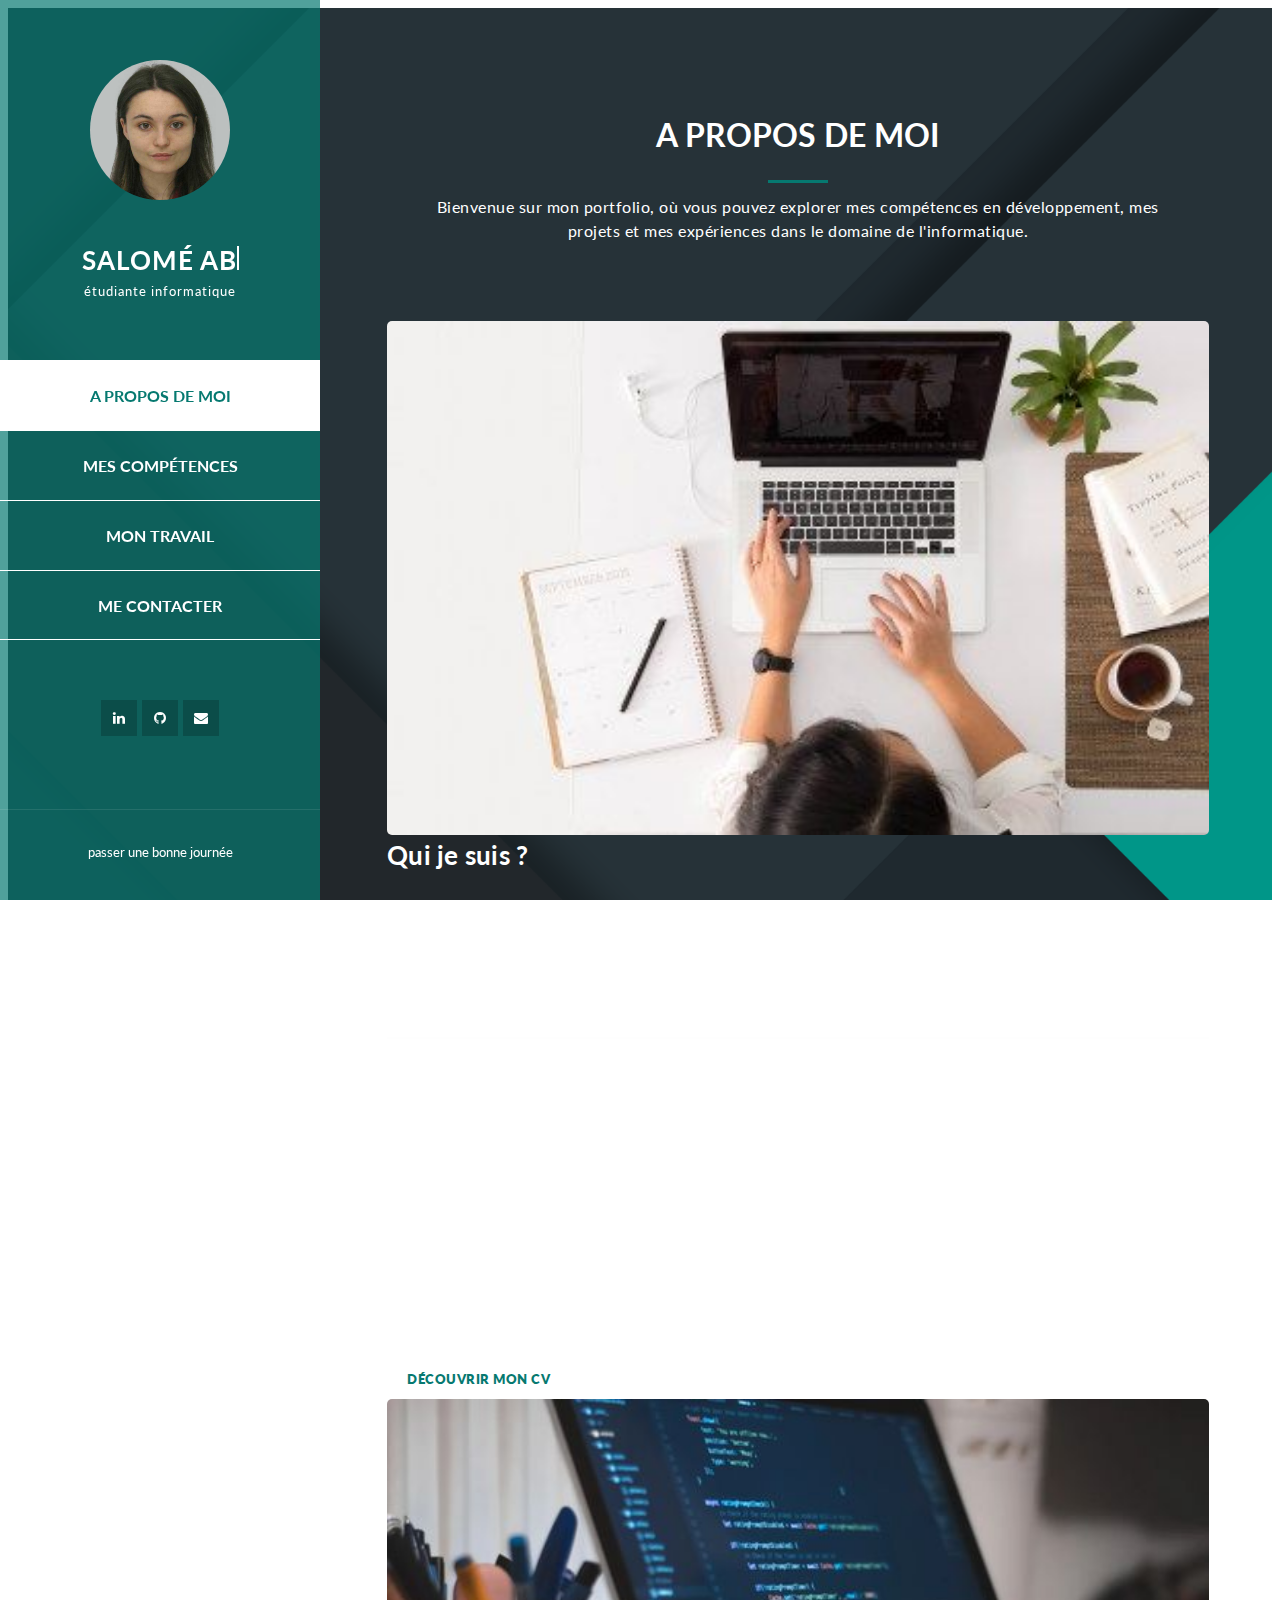
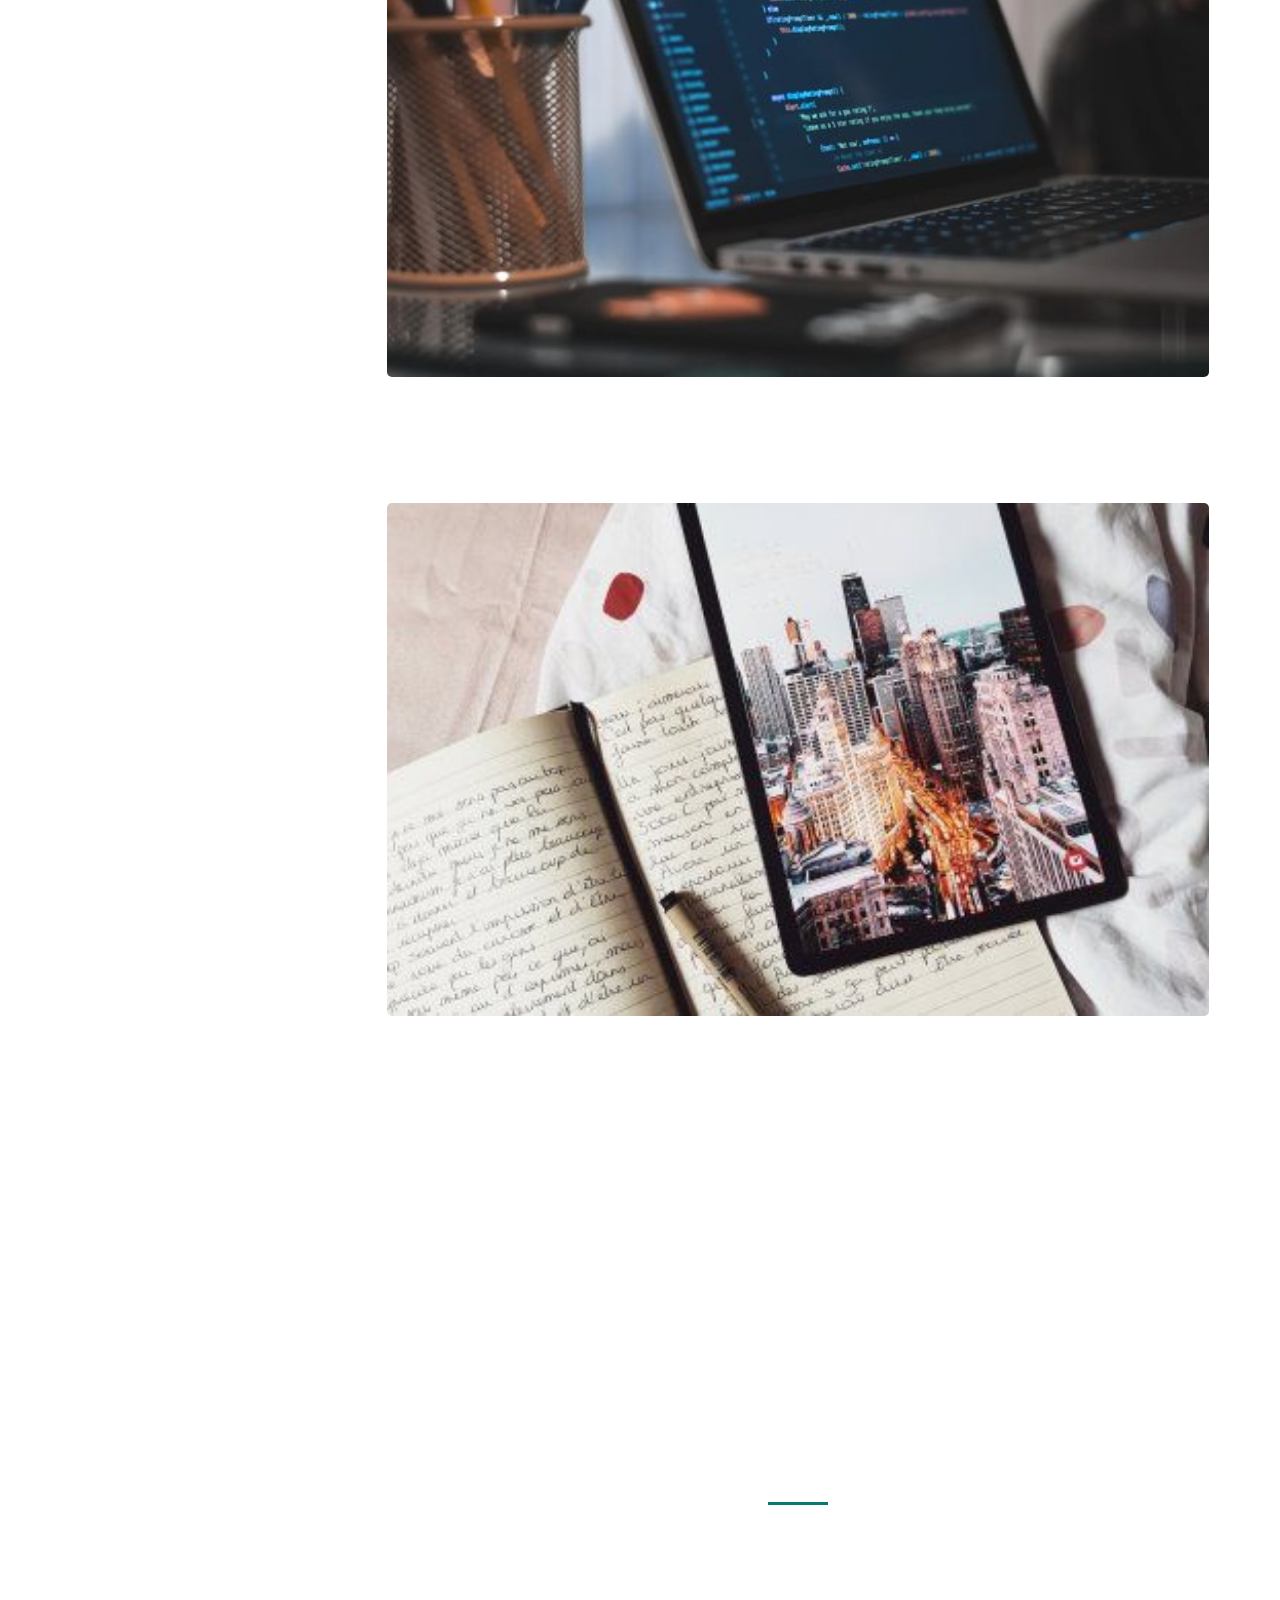
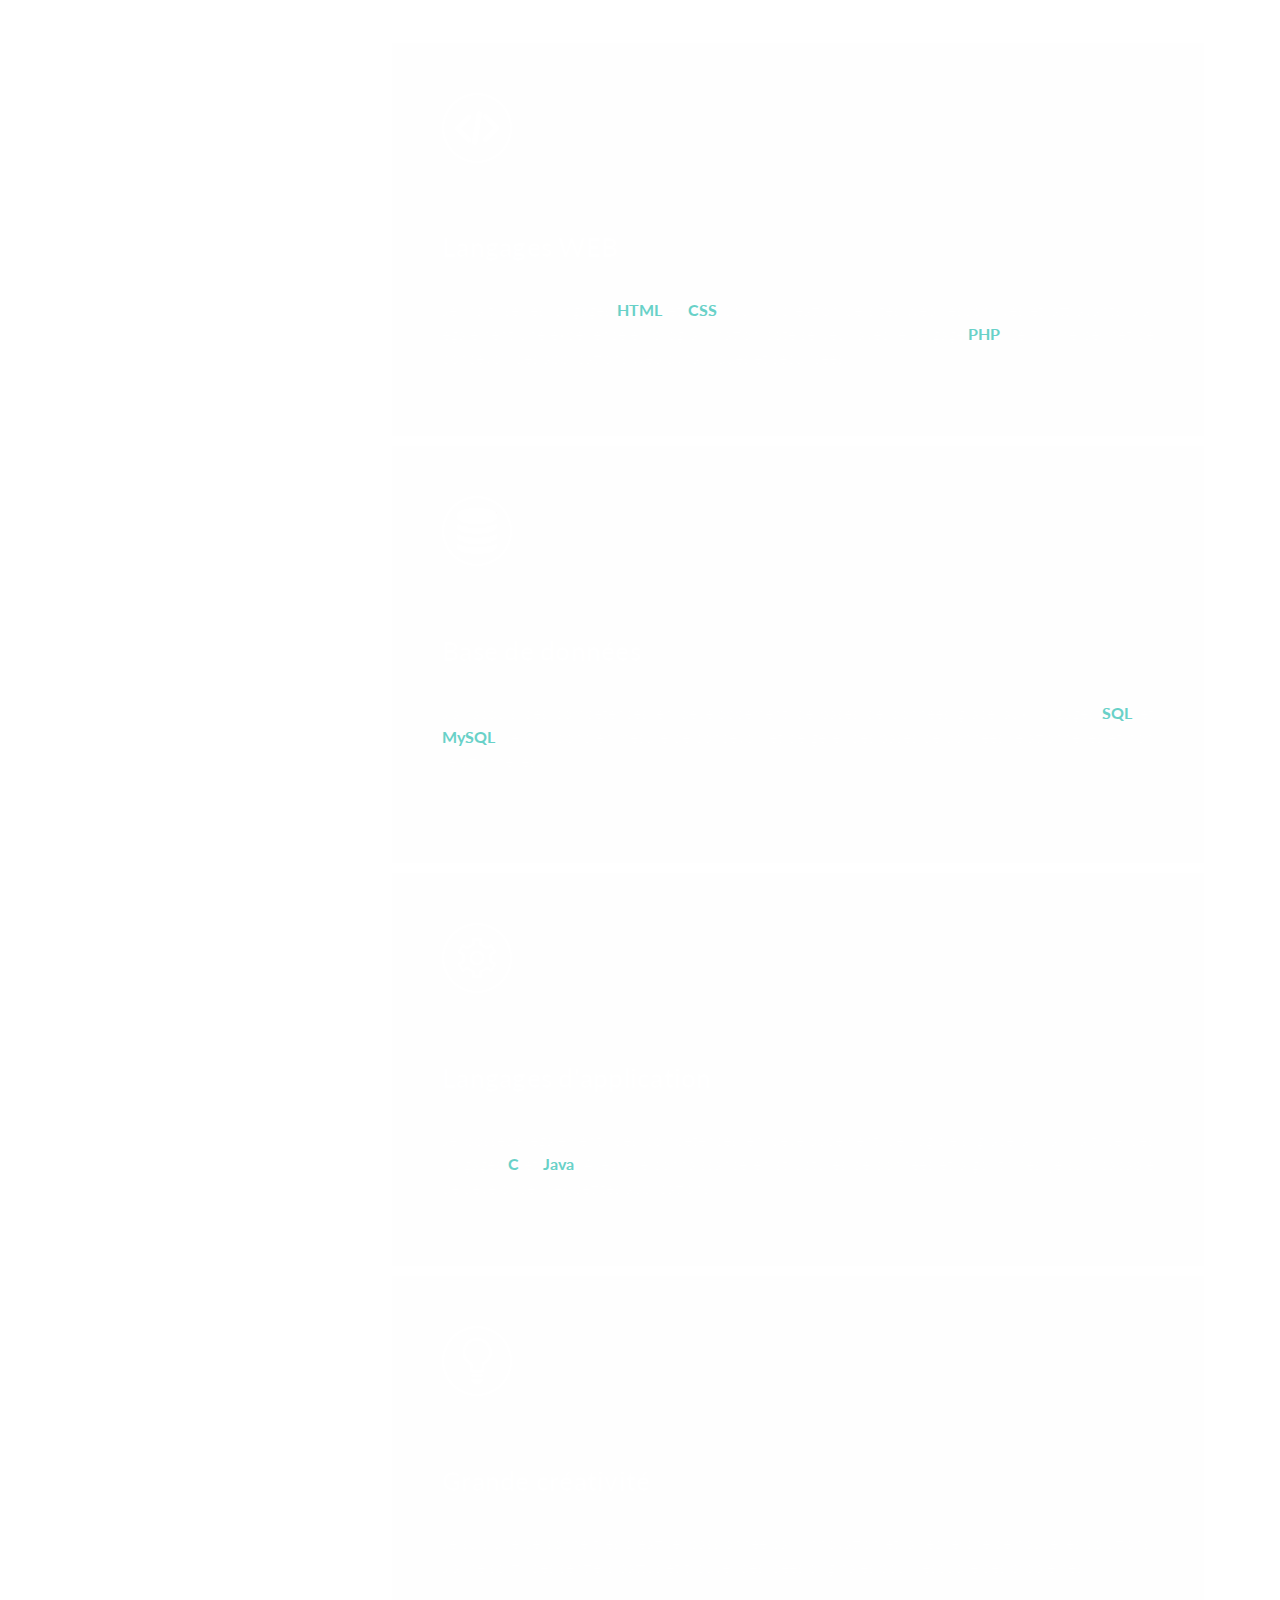
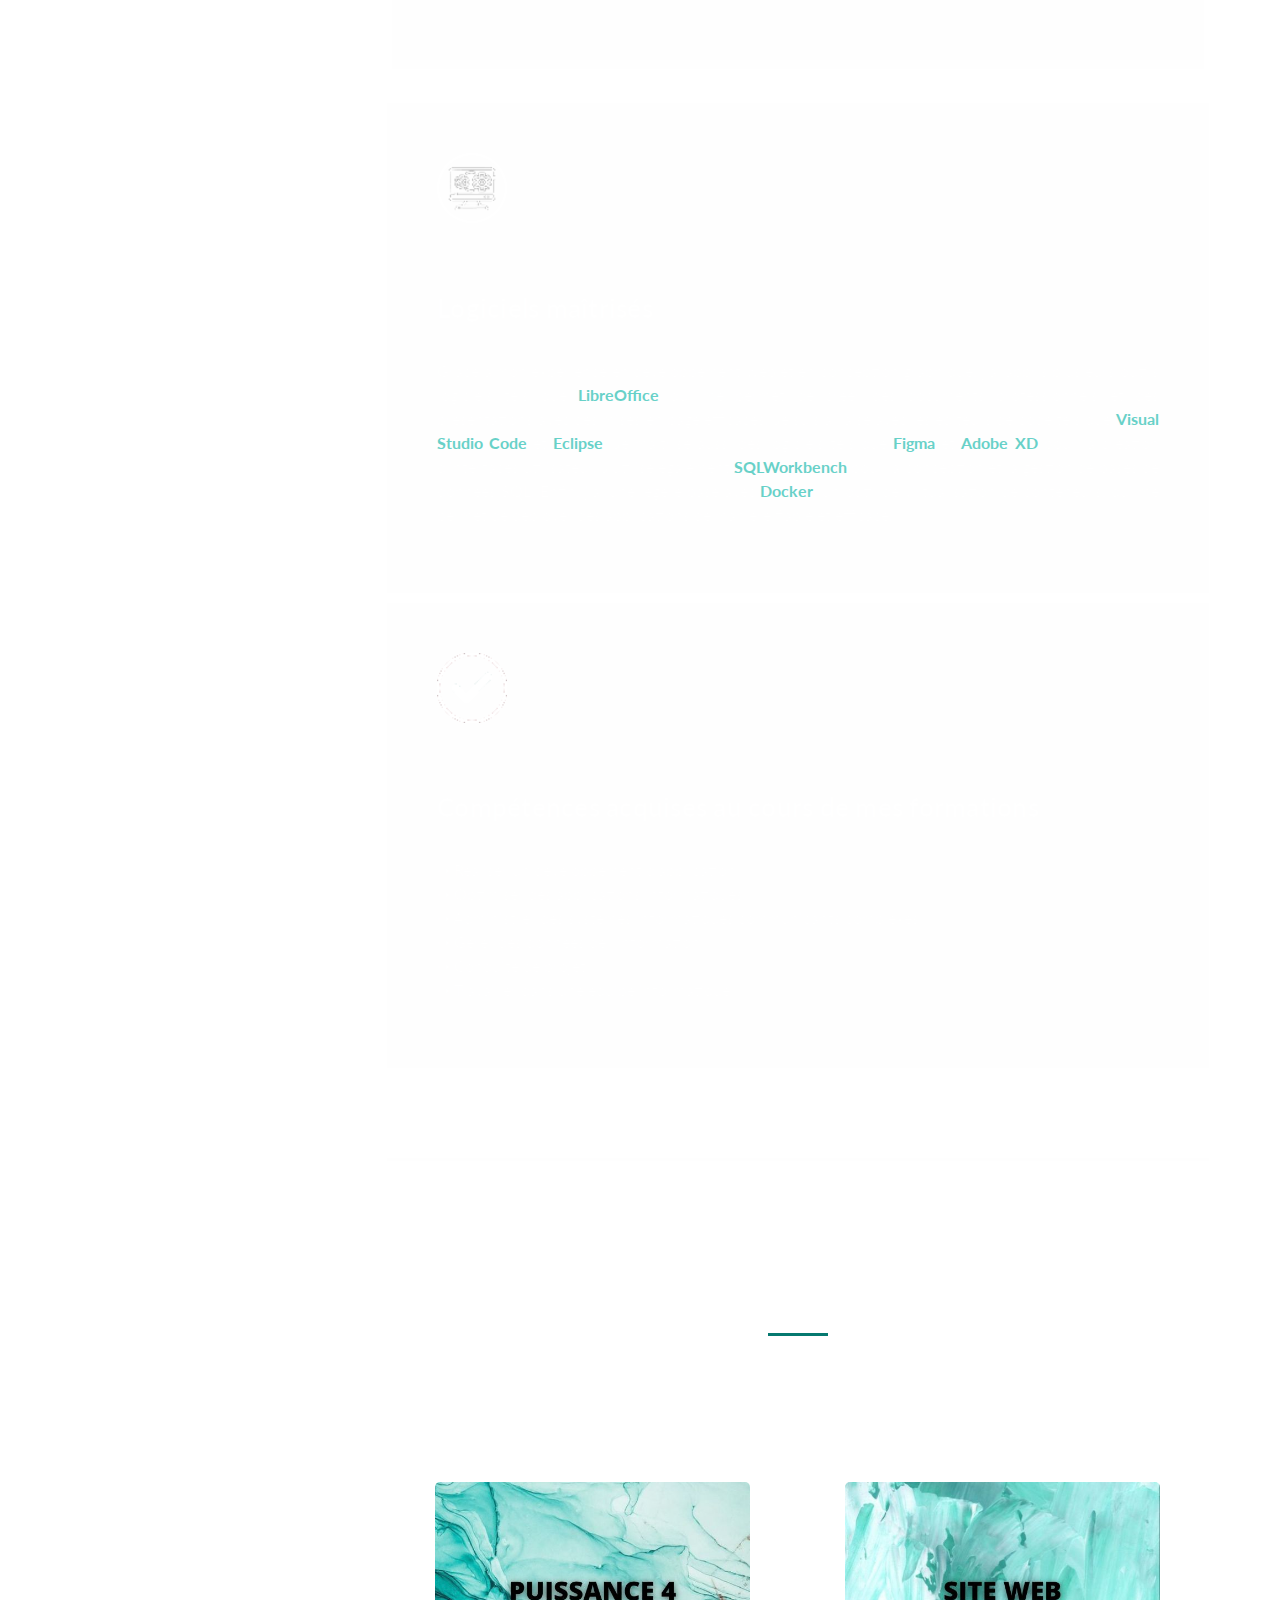
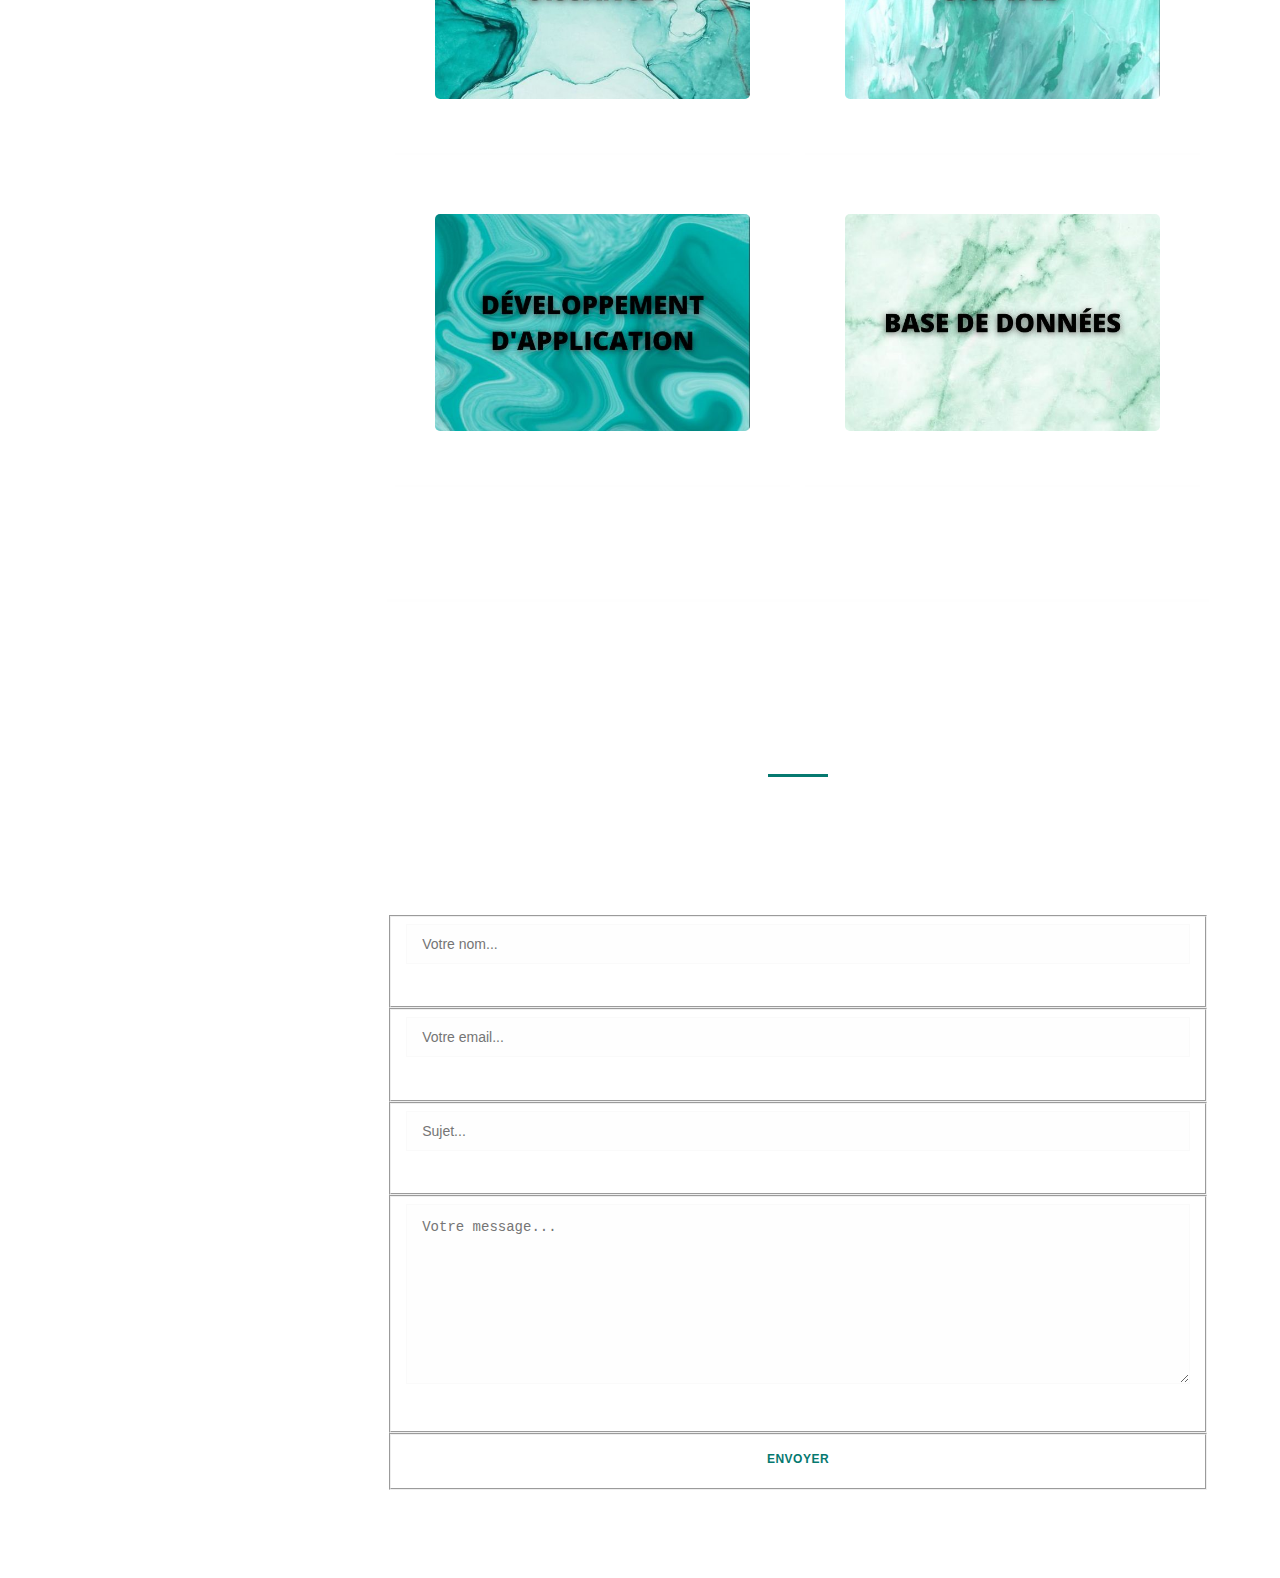
==== index.html @ 65e92e1d "Add files via upload" ====
<!DOCTYPE html>
<html lang="fr">
  <head>
    <meta charset="utf-8"/>
    <meta name="viewport" content="width=device-width, initial-scale=1, shrink-to-fit=no"/>
    <meta name="description" content="Il s'agit du portfolio de Salomé Abiven, étuidante en BUt informatique. Il contient ces compétences ainsi que c'est projets réalisés" />
    <meta name="author" content="Salomé Abiven" />
    
    <link href="https://fonts.googleapis.com/css?family=Lato:100,300,400,700,900" rel="stylesheet"/>
    <link href="https://s3-us-west-2.amazonaws.com/s.cdpn.io/1462889/unicons.css" rel='stylesheet' >
    
    <title>Portfolio</title>

    <!-- Bootstrap core CSS -->
    <link href="vendor/bootstrap/css/bootstrap.min.css" rel="stylesheet" />

    <!-- Additional CSS Files -->
    <link rel="stylesheet" href="assets/css/fontawesome.css" />
    <link rel="stylesheet" href="assets/css/style1.css" />
    <link rel="stylesheet" href="assets/css/backtotop.css">
  </head>

  <body>
    <div id="page-wraper">
      <!-- Sidebar Menu -->
      <div class="responsive-nav">
        <i class="fa fa-bars" id="menu-toggle"></i>
        <div id="menu" class="menu">
          <i class="fa fa-times" id="menu-close"></i>
          <div class="container">
            <div class="image">
              <a href="#"><img src="assets/images/author-image.png" alt="" /></a>
            </div>
            <div class="author-content">
              <h4 id="textNom">SALOMÉ ABIVEN</h4>
              <span>étudiante informatique</span>
            </div>
            <nav class="main-nav" role="navigation">
              <ul class="main-menu">
                <li><a href="#section1">A PROPOS DE MOI</a></li>
                <li><a href="#section2">MES COMPÉTENCES</a></li>
                <li><a href="#section3">MON TRAVAIL</a></li>
                <li><a href="#section4">ME CONTACTER</a></li>
              </ul>
            </nav>
            <div class="social-network">
              <ul class="soial-icons">
                <li>
                  <a href="https://www.linkedin.com/in/abiven-salomé/" target="_blank"><i class="fa fa-linkedin"></i></a>
                </li>
                <li>
                  <a href="https://github.com/Queezac" target="_blank"><i class="fa fa-github"></i></a>
                </li>
                <li>
                  <a href="mailto:abiven.salome@gmail.com "><i class="fa fa-envelope"></i></a>
                </li>
              </ul>
            </div>
            <div class="copyright-text">
              <p>passer une bonne journée</p>
            </div>
          </div>
        </div>
      </div>

      <section class="section about-me" data-section="section1">
        <div class="container">
          <div class="section-heading">
            <h2>A PROPOS DE MOI</h2>
            <div class="line-dec"></div>
            <span>Bienvenue sur mon portfolio, où vous pouvez explorer mes compétences en développement, mes projets et mes expériences dans le domaine de l'informatique.</span>
          </div>
          <div class="left-image-post">
            <div class="row">
              <div class="col-md-6">
                <div class="left-image">
                  <img src="assets/images/right-image.jpg" alt="" />
                </div>
              </div>
              <div class="col-md-6">
                <div class="right-text">
                  <h4>Qui je suis ?</h4>
                  <p>
                    Je suis actuellement étudiante en informatique en Bachelor Universitaire de Technologie (BUT) à l'IUT de Lannion. À 19 ans, ma passion pour l'informatique est sans limite. 
                    Mon projet professionnel est de devenir développeuse informatique et pour cela, j'aimerais intégrer une école d'ingénieurs à l'avenir.
                  </p>
                </div>
              </div>
            </div>
          </div>
          <div class="right-image-post">
            <div class="row">
              <div class="col-md-6">
                <div class="left-text">
                  <h4>Mes formations académiques</h4>
                  <p>
                    Ma formation académique reflète mon engagement envers le domaine de l'informatique. En 2022, j'ai obtenu un baccalauréat STI2D avec option Systèmes d'Information et Numérique (SIN), qui m'a fourni une solide base de connaissances techniques. Actuellement, je suis inscrit dans un Bachelor Universitaire de Technologie (BUT) en informatique, une formation de trois ans qui approfondit mes compétences et ma compréhension des principes fondamentaux de l'informatique. Je suis ravi de continuer à me former et à élargir mes horizons dans ce domaine en constante évolution.
                    <br>
                    Pour en savoir plus, n'hésitez pas à consulter mon CV en cliquant sur le bouton ci-dessous.
                  </p>
                  <div class="white-button">
                    <a href="assets/images/CV.jpg " target="_blank">Découvrir mon CV</a>
                  </div>
                </div>
              </div>
              <div class="col-md-6">
                <div class="right-image">
                  <img src="assets/images/left-image.jpg" alt="" />
                </div>
              </div>
            </div>
          </div>
          <div class="left-image-post">
            <div class="row">
              <div class="col-md-6">
                <div class="left-image">
                  <img src="assets/images/center-image.jpg" alt="" />
                </div>
              </div>
              <div class="col-md-6">
                <div class="right-text">
                  <h4>Mes passions</h4>
                  <p>
                    En dehors de l'informatique, je suis passionné par diverses activités telle que, l'équitation qui est une de mes passions de longue date puisque j'ai un profond amour pour les animaux, les considérant comme des compagnons précieux.
                    La lecture et le dessin qui m'ont permis de développer un côté artistique de moi-même. Ainsi que les jeux vidéos qui sont pour moi une grande passion, me procurant du plaisir et des défis dans des mondes virtuels fascinants. 
                    Ces passions diverses alimentent ma créativité, apportent équilibre et joie à ma vie, et me rappellent constamment l'importance de poursuivre mes intérêts au-delà de l'informatique.
                  </p>
                </div>
              </div>
            </div>
          </div>
        </div>
      </section>

      <section class="section my-services" data-section="section2">
        <div class="container">
          <div class="section-heading">
            <h2>MES COMPÉTENCES</h2>
            <div class="line-dec"></div>
            <span>Mes compétences en informatique et mon désir de relever de nouveaux défis sont mes atouts pour contribuer à votre entreprise.</span>
          </div>

          <div class="row">
            <div class="col-md-6">
              <div class="service-item">
                <div class="second-service-icon service-icon"></div>
                <h4>Langages WEB</h4>
                <p>
                  Je maîtrise les langages <span style="color: #68d1c8; font-weight: bold;">HTML</span> et <span style="color: #68d1c8; font-weight: bold;">CSS</span>  pour la création de sites web responsives et attrayants. 
                  J'ai également une expérience en programmation côté serveur avec le langage <span style="color: #68d1c8; font-weight: bold;">PHP</span>, ce qui me permet de concevoir des applications web dynamiques et sécurisées.
                </p>
              </div>
            </div>

            <div class="col-md-6">
              <div class="service-item">
                <div class="fourth-service-icon service-icon"></div>
                <h4>Base de données</h4>
                <p>
                  J'ai acquis des compétences en développement de bases de données grâce aux langages <span style="color: #68d1c8; font-weight: bold;">SQL</span> et <span style="color: #68d1c8; font-weight: bold;">MySQL</span>.
                  Je suis donc en mesure de concevoir et de gérer des bases de données relationnelles et non relationnelles. <br><br>
                </p>
              </div>
            </div>

            <div class="col-md-6">
              <div class="service-item">
                <div class="third-service-icon service-icon"></div>
                <h4>Langages d'application</h4>
                <p>
                  Je possède également, des compétences en développement de logiciels grâce à ma maîtrise des langages <span style="color: #68d1c8; font-weight: bold;">C</span> et <span style="color: #68d1c8; font-weight: bold;">Java</span>. 
                  Avec une connaissance en structures de données et algorithmes, je suis capable de développer des petites applications.
                </p>
              </div>
            </div>

            <div class="col-md-6">
              <div class="service-item">
                <div class="first-service-icon service-icon"></div>
                <h4>Grande créativité</h4>
                <p>
                  Je suis une personne très créative, passionnée par l'innovation et la recherche de nouvelles solutions. 
                  J'aime sortir des sentiers battus et trouver des idées originales pour résoudre des problèmes. <br><br>
                </p>
              </div>
            </div>

            <div class="col-md-12 mx-auto">
              <br>
              <div class="service-item">
                <div class="fifth-service-icon service-icon"></div>
                <h4>Logiciels maîtrisés</h4>
                <p>
                  Grâce à mon expérience en développement web et en conception graphique, j'ai appris plusieurs outils logiciels tels que <span style="color: #68d1c8; font-weight: bold;">LibreOffice</span> qui me permet de créer des documents professionnels et des présentations avec des mises en page efficaces. 
                  Je suis à l'aise avec les éditeurs de code tels que <span style="color: #68d1c8; font-weight: bold;">Visual Studio Code</span> et <span style="color: #68d1c8; font-weight: bold;">Eclipse</span>. 
                  Je maîtrise aussi des logiciels tels que <span style="color: #68d1c8; font-weight: bold;">Figma</span> et <span style="color: #68d1c8; font-weight: bold;">Adobe XD</span> pour la création d'interfaces utilisateur. 
                  J'utilise également <span style="color: #68d1c8; font-weight: bold;">SQLWorkbench</span> pour la conception et la gestion de bases de données SQL. 
                  Enfin, j'ai une légère base avec <span style="color: #68d1c8; font-weight: bold;">Docker</span>, un outil de virtualisation de conteneurs, qui me permet de déployer des applications de manière fiable et efficace.
                </p>
              </div>
            </div>

            <div class="col-md-12 mx-auto">
              <div class="service-item">
                <div class="sixth-service-icon service-icon"></div>
                <h4>Compétences acquises au cours de mes formations</h4>
                <p>
                  ➙ Réaliser un développement d'application
                  <br> 
                  ➙ Optimiser des applications informatiques
                  <br>
                  ➙ Administrer des systèmes informatiques communicants complexes
                  <br>
                  ➙ Gérer des données de l'information
                  <br>
                  ➙ Conduite de projet
                  <br>
                  ➙ Travailler dans une équipe informatique
                </p>
              </div>
            </div>

          </div>
        </div>
      </section>

      <section class="section my-work" data-section="section3">
        <div class="container">
          <div class="section-heading">
              <h2 id="projet">MON TRAVAIL</h2>
            <div class="line-dec"></div>
            <span>
              Découvrez ici mes projets les plus récents. Je vous partage mes réalisations et les compétences que j'ai acquises tout au long de mon parcours professionnel.
            </span>
          </div>
          <div class="row">
            <div class="isotope-wrapper">
              <form class="isotope-toolbar"></form>
              <div class="isotope-box">
                <div class="isotope-item" data-type="nature">
                  <figure class="snip1321">
                    <img src="assets/images/portfolio-01.jpg"alt="sq-sample26"/>
                    <figcaption>
                        
                        <a href="puissance4.html"><i class="fa fa-search"></i></a>
                        <h4>Puissance 4</h4>
                        <span>À 1 ou 2 joueurs</span>
                        <span id="petitText">Cliquez sur la loupe pour en savoir plus !</span>
                    </figcaption>
                  </figure>
                </div>

                <div class="isotope-item" data-type="people">
                  <figure class="snip1321">
                    <img src="assets/images/portfolio-02.jpg" alt="sq-sample26" />
                    <figcaption>
                      <a href="siteWeb.html"><i class="fa fa-search"></i></a>
                      <h4>Site web</h4>
                        <span>Site vitrine de voyages sportifs</span>
                        <span id="petitText">Cliquez sur la loupe pour en savoir plus !</span>
                    </figcaption>
                  </figure>
                </div>

                <div class="isotope-item" data-type="animals">
                  <figure class="snip1321">
                    <img src="assets/images/portfolio-03.jpg" alt="sq-sample26"/>
                    <figcaption>
                      <a href="application.html"><i class="fa fa-search"></i></a>
                      <h4>développement d'application</h4>
                      <span>Création d'une application avec IHM</span>
                      <span id="petitText">Cliquez sur la loupe pour en savoir plus !</span>
                    </figcaption>
                  </figure>
                </div>

                <div class="isotope-item" data-type="people">
                  <figure class="snip1321">
                    <img src="assets/images/portfolio-04.jpg" alt="sq-sample26"/>
                    <figcaption>
                      <a href="basedonnees.html"><i class="fa fa-search"></i></a>
                      <h4>Base de données</h4>
                      <span>Implanter, peupler puis exploiter</span>
                      <span id="petitText">Cliquez sur la loupe pour en savoir plus !</span>
                    </figcaption>
                  </figure>
                </div>

              </div>
            </div>
          </div>
        </div>
      </section>

      <section class="section contact-me" data-section="section4">
        <div class="container">
          <div class="section-heading">
            <h2>ME CONTACTER</h2>
            <div class="line-dec"></div>
            <span>Vous avez des questions ou vous souhaitez en savoir plus sur mes compétences ? Contactez-moi, je serai ravi d'échanger avec vous.</span>
          </div>
          <div class="row">
            <div class="right-content">
              <div class="container">
                <form id="contact" action="" method="post">
                  <div class="row">
                    <div class="col-md-6">
                      <fieldset>
                        <input name="name" type="text" class="form-control" id="name" placeholder="Votre nom..." required=""/>
                      </fieldset>
                    </div>
                    <div class="col-md-6">
                      <fieldset>
                        <input name="email" type="text" class="form-control" id="email" placeholder="Votre email..." required=""/>
                      </fieldset>
                    </div>
                    <div class="col-md-12">
                      <fieldset>
                        <input name="subject" type="text" class="form-control" id="subject" placeholder="Sujet..." required=""/>
                      </fieldset>
                    </div>
                    <div class="col-md-12">
                      <fieldset>
                        <textarea name="message" rows="6" class="form-control" id="message" placeholder="Votre message..." required=""></textarea>
                      </fieldset>
                    </div>
                    <div class="col-md-12">
                      <fieldset>
                        <button type="submit" id="form-submit" class="button">
                          Envoyer
                        </button>
                      </fieldset>
                    </div>
                  </div>
                </form>
              </div>
            </div>
          </div>
        </div>
      </section>
    </div>

    <div class="progress-wrap">
      <svg class="progress-circle svg-content" width="100%" height="100%" viewBox="-1 -1 102 102">
        <path d="M50,1 a49,49 0 0,1 0,98 a49,49 0 0,1 0,-98"/>
      </svg>
    </div>

    <!-- Scripts -->
    <!-- Bootstrap core JavaScript -->
    <script src="vendor/jquery/jquery.min.js"></script>
    <script src="vendor/bootstrap/js/bootstrap.bundle.min.js"></script>

    <script src="assets/js/textnom.js"></script>
    <script src='https://cdnjs.cloudflare.com/ajax/libs/jquery/3.4.0/jquery.min.js'></script>
    <script src="assets/js/backtotop.js"></script>
    <script src="assets/js/isotope.min.js"></script>
    <script src="assets/js/owl-carousel.js"></script>
    <script src="assets/js/custom.js"></script>
    <script>
      //according to loftblog tut
      $(".main-menu li:first").addClass("active");

      var showSection = function showSection(section, isAnimate) {
        var direction = section.replace(/#/, ""),
          reqSection = $(".section").filter(
            '[data-section="' + direction + '"]'
          ),
          reqSectionPos = reqSection.offset().top - 0;

        if (isAnimate) {
          $("body, html").animate(
            {
              scrollTop: reqSectionPos
            },
            800
          );
        } else {
          $("body, html").scrollTop(reqSectionPos);
        }
      };

      var checkSection = function checkSection() {
        $(".section").each(function() {
          var $this = $(this),
            topEdge = $this.offset().top - 80,
            bottomEdge = topEdge + $this.height(),
            wScroll = $(window).scrollTop();
          if (topEdge < wScroll && bottomEdge > wScroll) {
            var currentId = $this.data("section"),
              reqLink = $("a").filter("[href*=\\#" + currentId + "]");
            reqLink
              .closest("li")
              .addClass("active")
              .siblings()
              .removeClass("active");
          }
        });
      };

      $(".main-menu").on("click", "a", function(e) {
        e.preventDefault();
        showSection($(this).attr("href"), true);
      });

      $(window).scroll(function() {
        checkSection();
      });
    </script>
  </body>
</html>
---- assets/css/style1.css ----
@import url(fontawesome.css);
@import url("https://fonts.googleapis.com/css?family=Lato:100,300,400,700,900");
body {
    font-family: 'Lato', sans-serif;
}

#page-wraper {
    background: url(../images/page-bg.jpg) no-repeat center center fixed;
    -webkit-background-size: cover;
    -moz-background-size: cover;
    -o-background-size: cover;
    background-size: cover;
    width: 100%;
}


/* Basic */

body {
    overflow-x: hidden;
    text-align: justify;
}

body::-webkit-scrollbar-track
{
	-webkit-box-shadow: inset 0 0 6px rgba(0,0,0,0.3);
	background-color: #263238;
}

body::-webkit-scrollbar
{
	width: 6px;
	background-color: #263238;
}

body::-webkit-scrollbar-thumb
{
	background-color: #067970;
}

input,
select,
textarea {
    outline: none;
}

a,
a:hover {
    text-decoration: none;
}

p {
    font-size: 16px;
    line-height: 24px;
    color: #fff;
}

h4 {
    font-size: 26px;
    font-weight: 700;
    color: #fff;
    letter-spacing: 0.25px;
}

img {
    width: 100%;
    overflow: hidden;
}

ul {
    padding: 0;
    margin: 0;
    list-style: none;
}

ul li {
    display: inline-block;
}

html {
    -webkit-box-sizing: border-box;
    -moz-box-sizing: border-box;
    box-sizing: border-box;
}

*,
*:before,
*:after {
    -webkit-box-sizing: inherit;
    -moz-box-sizing: inherit;
    box-sizing: inherit;
}

.clearfix {
    zoom: 1;
}

.clearfix:before,
.clearfix:after {
    content: "";
    display: table;
}

.clearfix:after {
    clear: both;
}

.container {
    margin: 0 auto;
}

.main-nav {
    text-align: center;
}

.main-nav li:last-child a {
    border-bottom: 1px solid #fff;
}

.main-nav li {
    display: block;
}

.main-nav li a {
    height: 70px;
    line-height: 70px;
    display: inline-block;
    font-size: 16px;
    font-weight: 700;
    color: #fff;
    width: 100%;
    transition: all 0.5s;
    border-top: 1px solid #fff;
}

.main-nav li:hover a,
.main-nav li.active a {
    background: #fff;
    color: #067970;
}

/* Sidebar Menu */

.menu .image {
    margin-top: 60px;
}

.menu .image img {
    width: 140px;
    height: 140px;
    border-radius: 50%;
    text-align: center;
}

.menu .author-content {
    margin: 40px 0px 60px 0px;
}

.menu .author-content h4 {
    margin-bottom: 0px;
    letter-spacing: 1px;
}

.menu .author-content span {
    font-size: 13px;
    color: #fff;
    letter-spacing: 1px;
}

#textNom {
    text-transform: uppercase;
}

#textNom:after{
    content: "";
    animation: clignote 0.7s infinite linear;
    width: 2px;
    height: 1.2rem;
    display: inline-block;
    background: rgb(255, 255, 255);;
  }
  @keyframes clignote {
    from{
      opacity: 0;
    }
    to{
      opacity: 1;
    }
  }

.menu .social-network {
    margin-top: 60px;
}

.menu .social-network ul li {
    margin: 0 3px;
}

.menu .social-network ul li a {
    width: 40px;
    height: 40px;
    display: inline-block;
    text-align: center;
    line-height: 40px;
    background-color: rgba(0, 0, 0, 0.2);
    color: #fff;
    font-size: 14px;
    transition: all 0.5s;
}

.menu .social-network ul li a:hover {
    background-color: #fff;
    color: #067970;
}

.menu .copyright-text {
    position: relative;
    margin-top: 60px;
}

.menu .copyright-text p {
    border-top: 1px solid rgba(250, 250, 250, 0.1);
    display: inline-block;
    width: 100%;
    padding-left: 30px;
    padding-right: 30px;
    padding-top: 30px;
    font-size: 13px;
}

.menu:before,
.menu:after {
    content: "";
    display: table;
}

.menu:after {
    clear: both;
}

.menu a {
    text-decoration: none;
    color: inherit;
}

.menu {
    text-align: center;
}

.menu::-webkit-scrollbar {
    display: none;
}

.menu {
  left: 0%;
  -webkit-transition: -webkit-transform 233ms cubic-bezier(0, 0, 0.21, 1);
  -webkit-overflow-scrolling: touch;
  background-color: rgba(6, 121, 112, 0.7);
  box-sizing: border-box;
  height: 100vh;  
  max-height: 100vh !important;
  max-width: 80vw !important;
  min-width: 45px !important;
  outline: none;
  overflow-x: hidden !important;
  overflow-y: auto !important;
  padding: 0;
  position: fixed !important;
  top: calc(0px);  
  width: 25%;
  will-change: transform;
  z-index: 9999 !important;
}

.menu-toggle {
  color: #fff;
  cursor: pointer;
  font-size: 25px;
  position: fixed;
  right: 25px;
  top: 25px;
}

#menu-toggle {
    z-index: 999;
    cursor: pointer;
    position: fixed;
    top: 0;
    left: 0;
    color: #067970;
    background-color: #fff;
    width: 60px;
    height: 60px;
    text-align: center;
    display: inline-block;
    line-height: 60px;
}

.menu-close {
  cursor: pointer;
}

#menu-close {
    cursor: pointer;
    text-align: right;
    color: #067970;
    background-color: #fff;
    width: 100%;
    height: 60px;
    text-align: center;
    display: inline-block;
    line-height: 60px;
}


/* Section */

.section {
    color: #fff;
    width: 55%;
    right: 10%;
    left: 35%;
    position: relative;
    min-height: 100vh;
    padding-bottom: 80px;
    border-bottom: 3px solid rgba(250, 250, 250, 0.25);
}

.section-heading {
    text-align: center;
    padding: 80px 45px;
}

.section-heading h2 {
    font-size: 32px;
    font-weight: 700;
    color: #fff;
}

.section-heading .line-dec {
    width: 60px;
    height: 3px;
    background-color: #067970;
    margin: 10px auto;
}

.section-heading span {
    margin-top: 5px;
    font-size: 16px;
    color: #fff;
    letter-spacing: 0.5px;
}


/* Buttons */

.white-button a {
    display: inline-block;
    padding: 12px 20px;
    background-color: #fff;
    color: #067970;
    font-size: 13px;
    font-weight: 800;
    letter-spacing: 0.5px;
    text-transform: uppercase;
    transition: all 0.5s;
}

.white-button a:hover {
    background-color: #067970;
    color: #fff;
}

button {
    display: inline-block;
    padding: 10px 20px;
    background-color: #fff;
    color: #067970;
    font-size: 12px;
    font-weight: 800;
    letter-spacing: 0.5px;
    text-transform: uppercase;
    transition: all 0.5s;
    border: none;
    outline: none;
    cursor: pointer;
}

button:hover {
    outline: none;
    background-color: #067970;
    color: #fff;
}


/* Left & Right Post */

.right-image-post {
    margin-top: 60px;
    padding-top: 60px;
    margin-bottom: 60px;
    padding-bottom: 60px;
    border-top: 2px solid rgba(250, 250, 250, 0.1);
    border-bottom: 2px solid rgba(250, 250, 250, 0.1);
}

.left-image img,
.right-image img {
    border-radius: 5px;
}

.right-image-post h4,
.left-image-post h4 {
    margin-top: 5px;
}

.right-image-post p,
.left-image-post p {
    margin-top: 10px;
}

.right-image-post .white-button,
.left-image-post .white-button {
    margin-top: 30px;
}


/* Services */

.my-services .col-md-6 {
    padding-left: 5px;
    padding-right: 5px;
}

.service-item {
    margin-bottom: 10px;
    padding: 50px;
    background-color: rgba(250, 250, 250, 0.1);
    transition: all 0.5s;
}

.service-item h4 {
    transition: all 0.5s;
}

.service-item p {
    transition: all 0.5s;
}

.service-item:hover {
    background-color: rgba(250, 250, 250, 1);
}

.service-item:hover h4 {
    color: #1e1e1e;
}

.service-item:hover p {
    color: #4a4a4a;
}

.service-item .service-icon {
    width: 70px;
    height: 70px;
    display: inline-block;
    margin-bottom: 30px;
    background-size: cover;
    background-repeat: no-repeat;
    transition: all 0.5s;
}

.service-item .first-service-icon {
    background-image: url(../images/first-white-icon.png);
}

.service-item:hover .first-service-icon {
    background-image: url(../images/first-main-icon.png);
}

.service-item .second-service-icon {
    background-image: url(../images/second-white-icon.png);
}

.service-item:hover .second-service-icon {
    background-image: url(../images/second-main-icon.png);
}

.service-item .third-service-icon {
    background-image: url(../images/third-white-icon.png);
}

.service-item:hover .third-service-icon {
    background-image: url(../images/third-main-icon.png);
}

.service-item .fourth-service-icon {
    background-image: url(../images/fourth-white-icon.png);
}

.service-item:hover .fourth-service-icon {
    background-image: url(../images/fourth-main-icon.png);
}

.service-item .fifth-service-icon {
    background-image: url(../images/fifth-white-icon.png);
}

.service-item:hover .fifth-service-icon {
    background-image: url(../images/fifth-main-icon.png);
}

.service-item .sixth-service-icon {
    background-image: url(../images/sixth-white-icon.png);
}

.service-item:hover .sixth-service-icon {
    background-image: url(../images/sixth-main-icon.png);
}


/* My Work */

section.my-work .section-heading {
    text-align: center;
    padding: 80px 45px 50px 45px;
}

.isotope-wrapper {
    position: relative;
    width: 100%;
    margin: auto;
}

.isotope-toolbar input[type="radio"] {
    display: none;
}

.isotope-toolbar span {
    text-transform: capitalize;
    display: inline-block;
    margin-right: 15px;
    padding-bottom: 3px;
    font-size: 15px;
    font-weight: 700;
    border-bottom: 2px solid transparent;
    transform: ease-in-out 0.5s;
    cursor: pointer;
}

.isotope-toolbar input[type="radio"]:checked + span {
    color: #067970;
    border-bottom: 2px solid #067970;
}

.isotope-box {
    position: relative;
    width: 100%;
}

.isotope-toolbar {
    text-align: center;
    margin: 10px;
}

.isotope-toolbar p {
    border-top: 1px solid #fff;
    padding-top: 15px;
}

.isotope-toolbar a {
    color: #fff;
}

.isotope-item {
    position: relative;
    width: 48%;
    margin: 1%;
    border-bottom: 2px solid rgba(250,250,250,0.1);
    padding-bottom: 30px;
    margin-bottom: 30px;
}

.isotope-item img {
    top: 0;
    left: 0;
    width: 100%;
    height: 100%;
    border-radius: 5px;
}

.lazyload {
    background: #f7f7f7;
}

.lazyloading {
    background: #f7f7f7 url(//afarkas.github.io/lazysizes/assets/imgs/loader.gif) no-repeat center;
    min-height: 60px;
}

figure.snip1321 {
  overflow: hidden;
  text-align: center;
  -webkit-perspective: 50em;
  perspective: 50em;
}
figure.snip1321 * {
  -webkit-box-sizing: padding-box;
  box-sizing: padding-box;
  -webkit-transition: all 0.2s ease-out;
  transition: all 0.2s ease-out;
}
figure.snip1321 figcaption {
  top: 50%;
  left: 20px;
  right: 20px;
  position: absolute;
  opacity: 0;
  z-index: 1;
}
figure.snip1321 h4 {
    margin-top: 15px;
  margin-bottom: 5px;
  color: #232323;
}
figure.snip1321 span {
    font-size: 15px;
    display: block;
    color: #232323;
}
figure.snip1321 i {
  position: relative!important;
  font-size: 18px;
  background-color: #067970;
  width: 40px;
  height: 40px;
  display: inline-block;
  text-align: center;
  line-height: 40px;
  border-radius: 5px;
  color: #fff;
}
figure.snip1321:after {
  background-color: #ffffff;
  position: absolute;
  content: "";
  display: block;
  top: 20px;
  left: 20px;
  right: 20px;
  bottom: 20px;
  -webkit-transition: all 0.4s ease-in-out;
  transition: all 0.4s ease-in-out;
  -webkit-transform: rotateX(-90deg);
  transform: rotateX(-90deg);
  -webkit-transform-origin: 50% 50%;
  -ms-transform-origin: 50% 50%;
  transform-origin: 50% 50%;
  opacity: 0;
}
figure.snip1321 a {
  left: 0;
  right: 0;
  top: 0;
  bottom: 0;
  z-index: 1;
}
figure.snip1321:hover figcaption,
figure.snip1321.hover figcaption {
  -webkit-transform: translateY(-50%);
  transform: translateY(-50%);
  opacity: 1;
  -webkit-transition-delay: 0.2s;
  transition-delay: 0.2s;
}
figure.snip1321:hover:after,
figure.snip1321.hover:after {
  -webkit-transform: rotateX(0);
  transform: rotateX(0);
  opacity: 0.9;
}

#petitText {
    font-style: italic;
    color: #7a7a7a;
    margin-top: 5em;
}

/* Contact Me */

section.contact-me {
    border-bottom: none;
}

#contact input {
    background-color: rgba(250,250,250,0.1);
    border: 1px solid rgba(250,250,250,1);
    border-radius: 0px;
    margin-bottom: 30px;
    color: #fff;
    font-size: 14px;
    height: 40px;
    line-height: 40px;
    width: 100%;
    padding-left: 15px;
}

#contact input:focus {
    outline: none;
    box-shadow: none;
}

#contact textarea {
    background-color: rgba(250,250,250,0.1);
    border: 1px solid rgba(250,250,250,1);
    border-radius: 0px;
    margin-bottom: 30px;
    color: #fff;
    font-size: 14px;
    height: 180px;
    max-height: 220px;
    line-height: 40px;
    width: 100%;
    padding-left: 15px;
}

#contact textarea:focus {
    outline: none;
    box-shadow: none;
}

#contact {
    text-align: center;
}


@media screen and (max-width: 1680px) {

    .section {
        color: #fff;
        width: 65%;
        right: 5%;
        left: 30%;
    }
}

@media screen and (max-width: 1680px) and (min-width: 846px) { 
    .menu .social-network ul li a {
        width: 36px;
        height: 36px;
        line-height: 36px;
    }

    .menu .social-network ul li {
        margin: 0;
    }

    .menu .image {
        margin-top: 60px;
    }
}

@media screen and (max-width: 1280px) {
    .menu {
        left: 0%;
    }

    .right-image-post h4,
    .left-image-post h4 {
        margin-top: 0px;
    }

    .right-image-post p,
    .left-image-post p {
        margin-top: 15px;
    }

    .right-image-post .white-button,
    .left-image-post .white-button {
        margin-top: 25px;
    }

}

.menu .container {
    padding-left: 0;
    padding-right: 0;
}

@media screen and (max-width: 1280px) and (min-width: 846px) {
    .menu {
        width: 25%;
    }
}

#menu-toggle,
#menu-close {
    display: none;
}  

@media screen and (max-width: 845px) {        
    #menu-toggle,
    #menu-close {
        display: inline-block;
    }    

    .menu {        
        width: 320px;
        -webkit-transform: translateX(-100%) !important;
        transform: translateX(-100%) !important;
        transition: -webkit-transform 233ms cubic-bezier(0, 0, 0.21, 1);
        transition: transform 233ms cubic-bezier(0, 0, 0.21, 1);
        transition: transform 233ms cubic-bezier(0, 0, 0.21, 1), -webkit-transform 233ms cubic-bezier(0, 0, 0.21, 1);
        background-color: #067970;
    }

    .menu .image {
        margin-top: 40px;        
    }

    .menu .image img {
        width: 120px;
        height: 120px;
    }

    .menu .author-content {
        margin: 20px 0px 40px 0px;
    }

    .menu .container {
        padding-left: 15px;
        padding-right: 15px;
    }

    .menu.open {
        display: inline-block;
        -webkit-transform: translateX(0) !important;
                transform: translateX(0) !important;
    }

    .responsive-nav {
        display: inline-block;
    }
    .section {
        width: 94%;
        right: 3%;
        left: 3%;
    }
    .isotope-item {
        width: 94%;
        margin: 3%;
    }
    .left-image-post img {
        margin-bottom: 30px;
    }
    .right-image-post img {
        margin-top: 30px;
    }
    .isotope-item {
        border-bottom: none;
        text-align: center;
    }
    .isotope-toolbar {
        margin-bottom: 20px;
    }
}
---- assets/css/backtotop.css ----
/* Please ❤ this if you like it! */

:root {
	font-size: 20px;
	--white: #ffffff;
	--grey-light: #f2f7f9;
	--grey: #ecedf3;
	--black: #080808;
	--black-blue: #1f2029;
}

/* #Progress
================================================== */

.progress-wrap {
	position: fixed;
	right:  20px;
	bottom: 30px;
	height: 46px;
	width: 46px;
	cursor: pointer;
	display: block;
	border-radius: 50px;
	box-shadow: inset  0 0 0 2px rgba(255,255,255,0.2);
	z-index: 10000;
	opacity: 0;
	visibility: hidden;
	transform: translateY(15px);
	-webkit-transition: all 200ms linear;
    transition: all 200ms linear;
}
.progress-wrap.active-progress {
	opacity: 1;
	visibility: visible;
	transform: translateY(0);
}
.progress-wrap::after {
	position: absolute;
	font-family: 'unicons';
	content: '\e84b';
	text-align: center;
	line-height: 46px;
	font-size: 24px;
	color: var(--grey);
	left: 0;
	top: 0;
	height: 46px;
	width: 46px;
	cursor: pointer;
	display: block;
	z-index: 1;
	-webkit-transition: all 200ms linear;
    transition: all 200ms linear;
}
.progress-wrap:hover::after {
	opacity: 0;
}
.progress-wrap::before {
	position: absolute;
	font-family: 'unicons';
	content: '\e84b';
	text-align: center;
	line-height: 46px;
	font-size: 24px;
	opacity: 0;
	background-color: #263238;
	-webkit-background-clip: text;
	-webkit-text-fill-color: transparent;
	left: 0;
	top: 0;
	height: 46px;
	width: 46px;
	cursor: pointer;
	display: block;
	z-index: 2;
	-webkit-transition: all 200ms linear;
    transition: all 200ms linear;
}
.progress-wrap:hover::before {
	opacity: 1;
}
.progress-wrap svg path { 
	fill: none; 
}
.progress-wrap svg.progress-circle path {
	stroke: var(--grey);
	stroke-width: 4;
	box-sizing:border-box;
	-webkit-transition: all 200ms linear;
    transition: all 200ms linear;
}
body.light .progress-wrap {
	box-shadow: inset  0 0 0 2px rgba(0,0,0,0.2);
}
body.light .progress-wrap::after {
	color: var(--black-blue);
}
body.light .progress-wrap svg.progress-circle path {
	stroke: var(--black-blue);
}
.switch,
.circle {
	-webkit-transition: all 300ms linear;
	transition: all 300ms linear; 
} 

@media screen and (max-width: 845px) {
	.progress-wrap {
		display: none;
	}
}
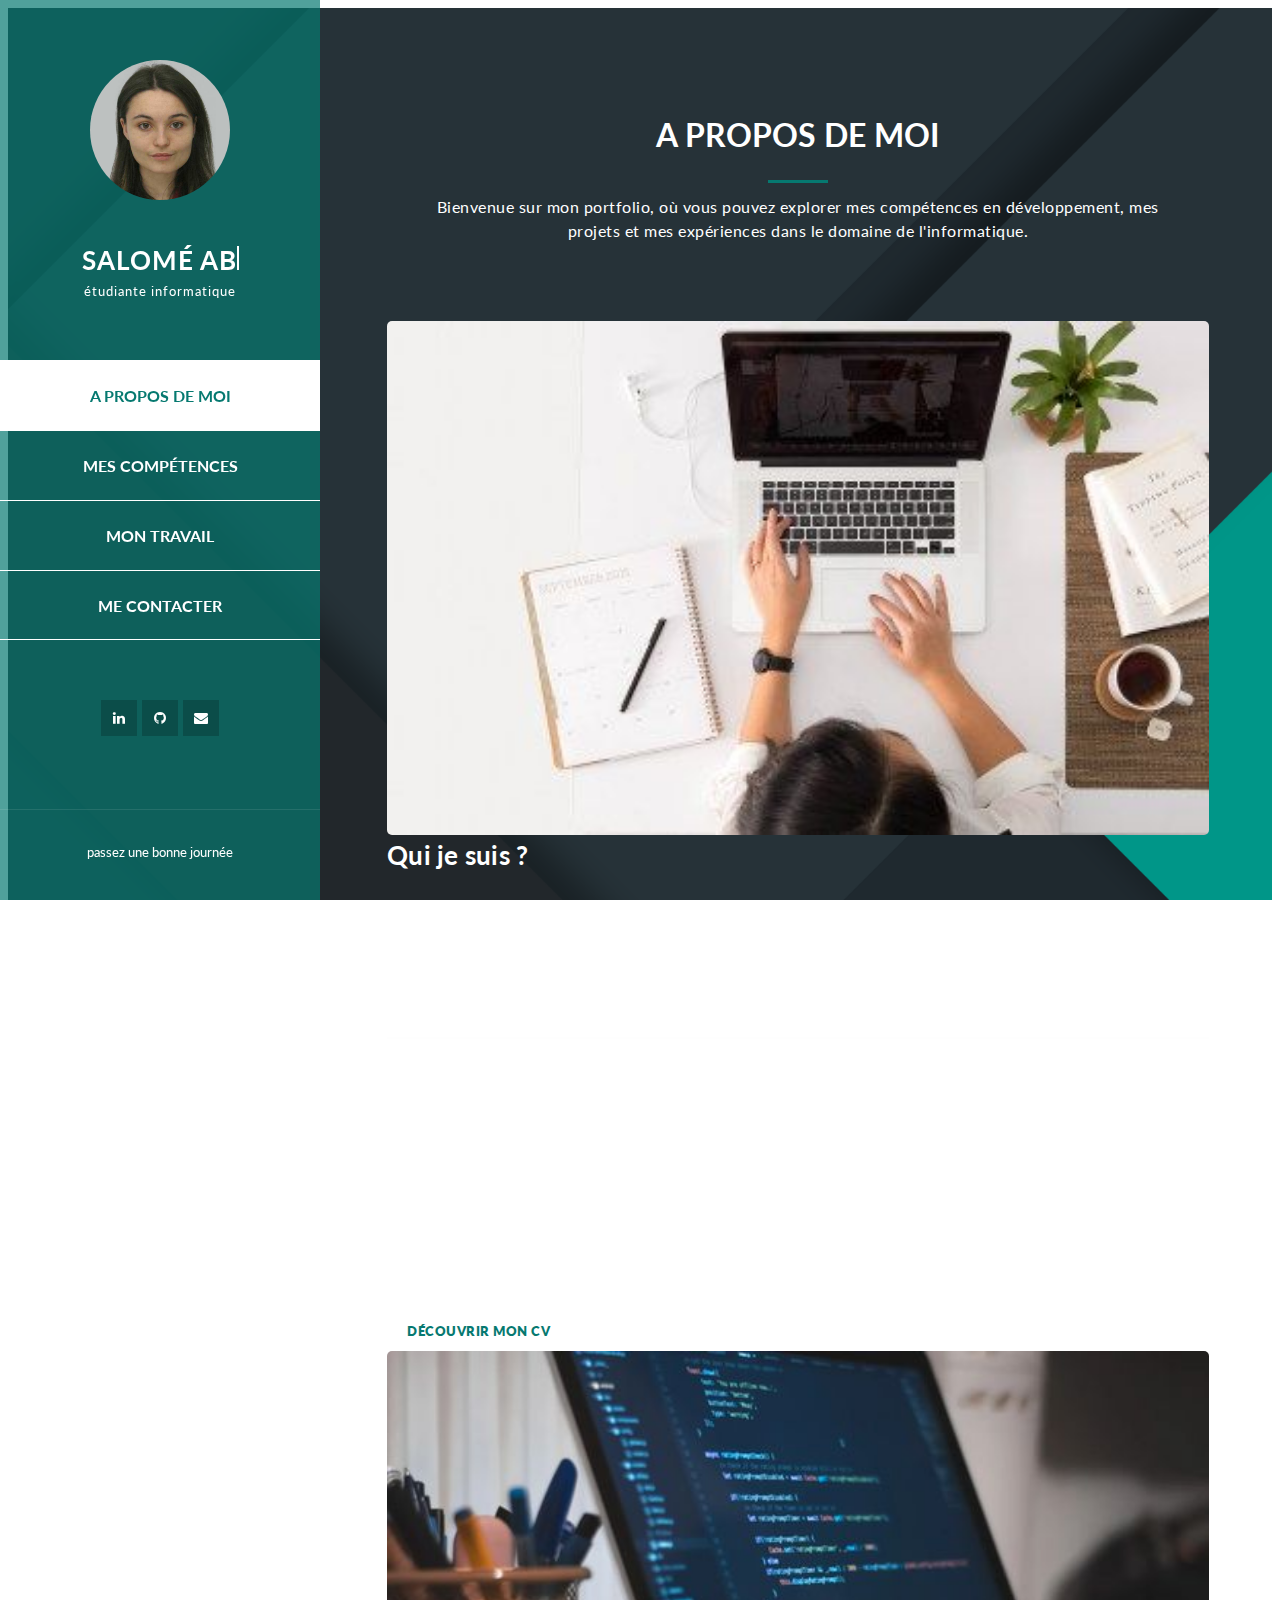
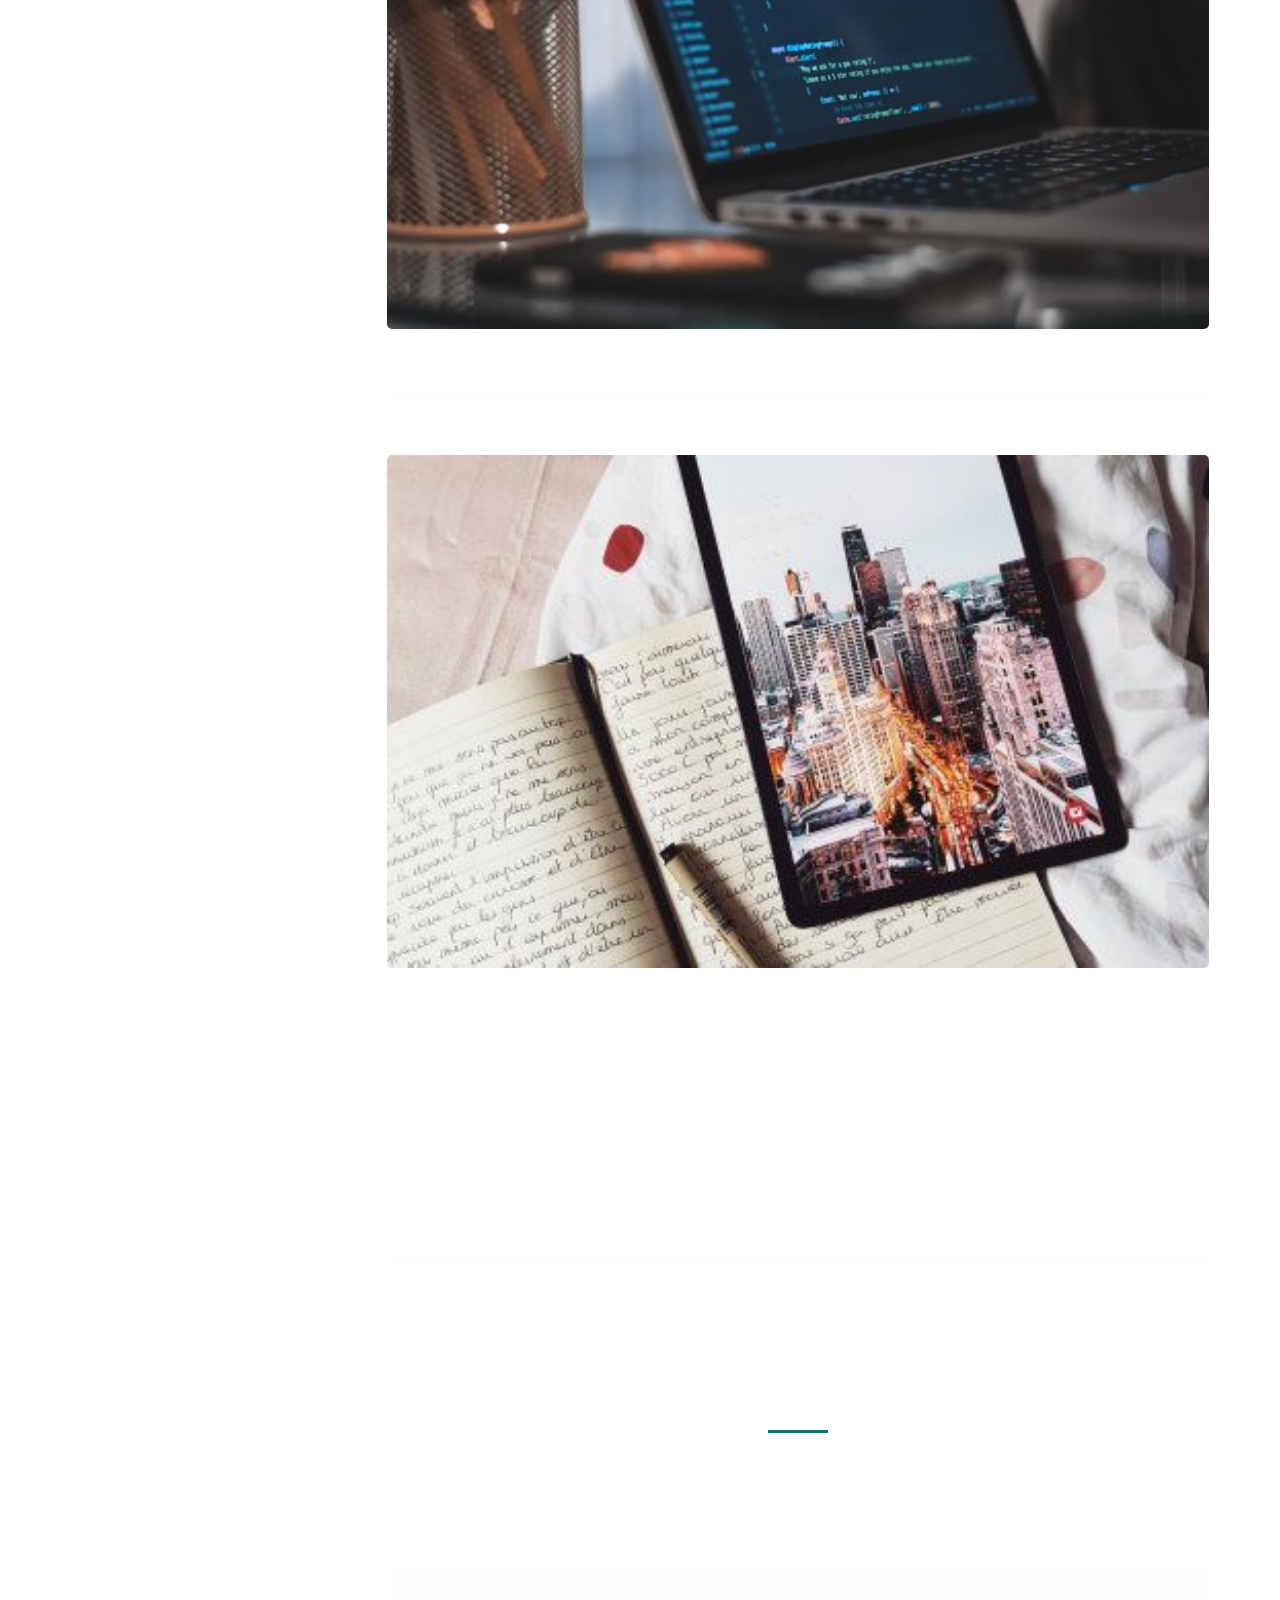
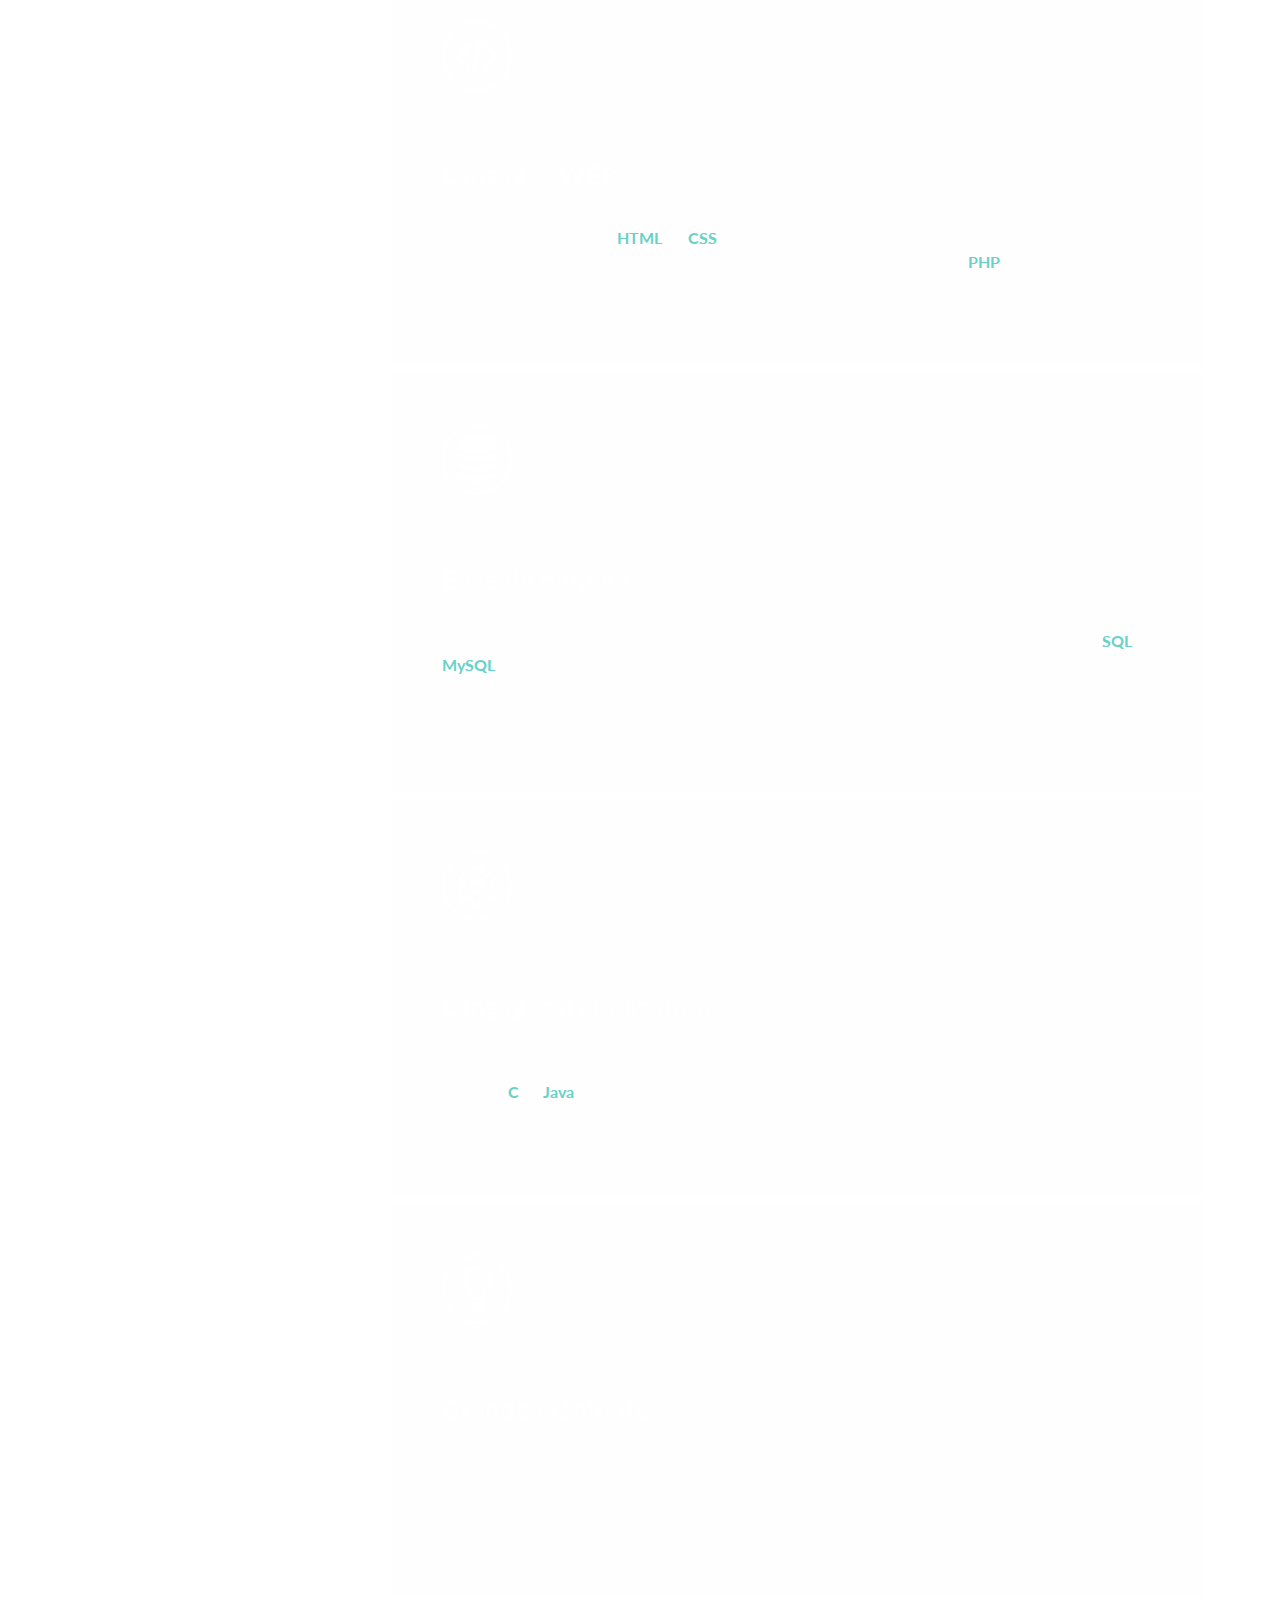
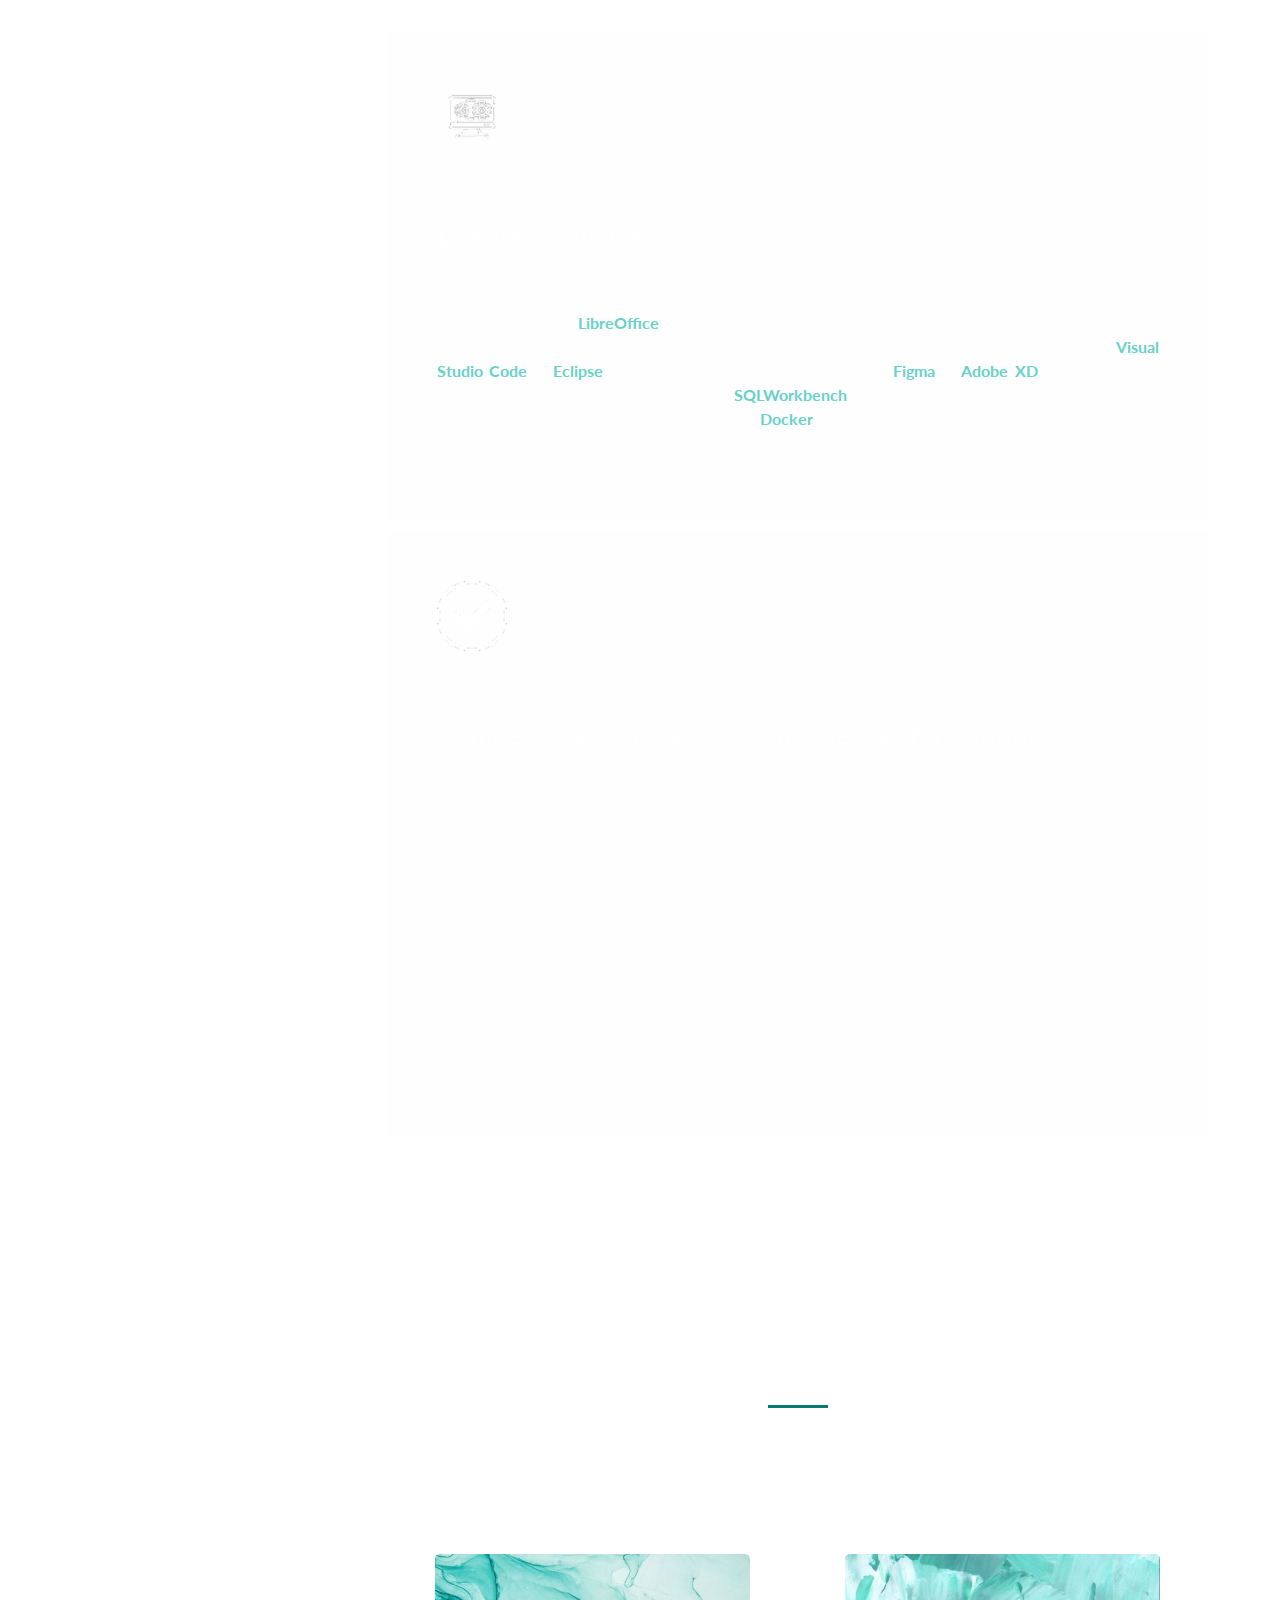
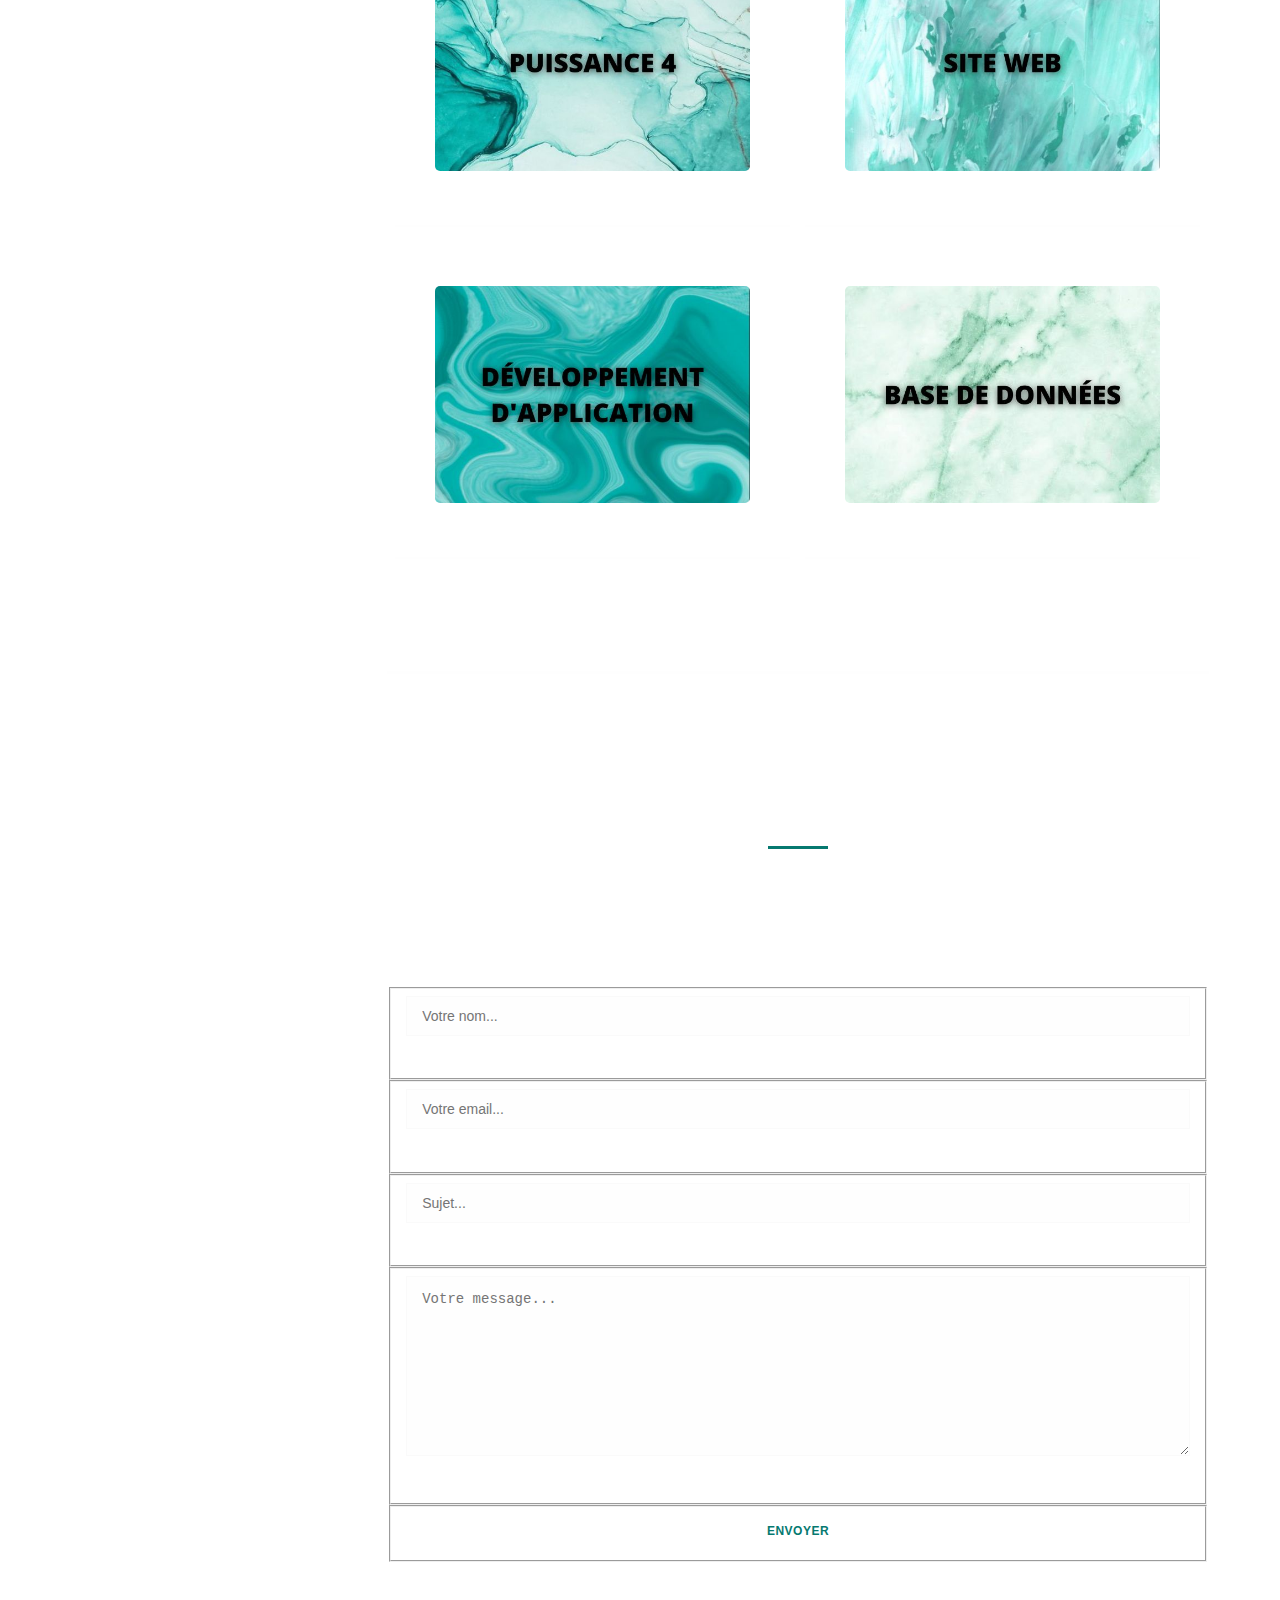
==== commit 4af6d658: "Update index.html" ====
--- a/index.html
+++ b/index.html
@@ -57,7 +57,7 @@
               </ul>
             </div>
             <div class="copyright-text">
-              <p>passer une bonne journée</p>
+              <p>passez une bonne journée</p>
             </div>
           </div>
         </div>
@@ -81,7 +81,7 @@
                 <div class="right-text">
                   <h4>Qui je suis ?</h4>
                   <p>
-                    Je suis actuellement étudiante en informatique en Bachelor Universitaire de Technologie (BUT) à l'IUT de Lannion. À 19 ans, ma passion pour l'informatique est sans limite. 
+                    Je m'appelle Salomé Abiven, j'ai 19 ans et je suis actuellement étudiante en informatique en Bachelor Universitaire de Technologie (BUT) à l'IUT de Lannion.
                     Mon projet professionnel est de devenir développeuse informatique et pour cela, j'aimerais intégrer une école d'ingénieurs à l'avenir.
                   </p>
                 </div>
@@ -94,7 +94,8 @@
                 <div class="left-text">
                   <h4>Mes formations académiques</h4>
                   <p>
-                    Ma formation académique reflète mon engagement envers le domaine de l'informatique. En 2022, j'ai obtenu un baccalauréat STI2D avec option Systèmes d'Information et Numérique (SIN), qui m'a fourni une solide base de connaissances techniques. Actuellement, je suis inscrit dans un Bachelor Universitaire de Technologie (BUT) en informatique, une formation de trois ans qui approfondit mes compétences et ma compréhension des principes fondamentaux de l'informatique. Je suis ravi de continuer à me former et à élargir mes horizons dans ce domaine en constante évolution.
+                    Ma formation académique témoigne de mon engagement dans le domaine de l'informatique. 
+                    J'ai obtenu un bac STI2D avec option Systèmes d'Information et Numérique (SIN) en 2022, ce qui m'a apporté une solide base de connaissances techniques. Actuellement, je suis inscrite dans un Bachelor Universitaire de Technologie (BUT) en informatique, approfondissant mes compétences dans ce domaine en constante évolution.
                     <br>
                     Pour en savoir plus, n'hésitez pas à consulter mon CV en cliquant sur le bouton ci-dessous.
                   </p>
@@ -121,9 +122,10 @@
                 <div class="right-text">
                   <h4>Mes passions</h4>
                   <p>
-                    En dehors de l'informatique, je suis passionné par diverses activités telle que, l'équitation qui est une de mes passions de longue date puisque j'ai un profond amour pour les animaux, les considérant comme des compagnons précieux.
-                    La lecture et le dessin qui m'ont permis de développer un côté artistique de moi-même. Ainsi que les jeux vidéos qui sont pour moi une grande passion, me procurant du plaisir et des défis dans des mondes virtuels fascinants. 
-                    Ces passions diverses alimentent ma créativité, apportent équilibre et joie à ma vie, et me rappellent constamment l'importance de poursuivre mes intérêts au-delà de l'informatique.
+                    En dehors de l'informatique, j'ai une passion pour plusieurs activités, tel que l'équitation qui est une passion de longue date.
+                    J'adore aussi lire et dessiner, laissant libre cours à mon côté artistique. 
+                    Les jeux vidéos sont également une grande passion, me procurant du plaisir et des défis dans des mondes virtuels fascinants.
+                    Ces passions diverses nourrissent ma créativité, apportent équilibre et joie à ma vie, et me rappellent l'importance de cultiver mes intérêts au-delà de l'informatique.
                   </p>
                 </div>
               </div>
@@ -205,17 +207,18 @@
                 <div class="sixth-service-icon service-icon"></div>
                 <h4>Compétences acquises au cours de mes formations</h4>
                 <p>
-                  ➙ Réaliser un développement d'application
-                  <br> 
-                  ➙ Optimiser des applications informatiques
-                  <br>
-                  ➙ Administrer des systèmes informatiques communicants complexes
-                  <br>
-                  ➙ Gérer des données de l'information
-                  <br>
-                  ➙ Conduite de projet
-                  <br>
-                  ➙ Travailler dans une équipe informatique
+                  <span style=" font-weight: bold;">Réaliser un développement d'application :</span><br> 
+                  &emsp;➙ Réalisation d'une interface web<br> 
+                  <span style=" font-weight: bold;">Optimiser des applications informatiques :</span><br>
+                  &emsp;➙ Développement pour le joueur IA, d'une stratégie fiable pour le jeu du puissance 4<br>
+                  <span style=" font-weight: bold;">Administrer des systèmes informatiques communicants complexes :</span><br>
+                  &emsp;➙ Développement d'un générateur de PDF<br>
+                  <span style=" font-weight: bold;">Gérer des données de l'information :</span><br>
+                  &emsp;➙ Création d'une base de données<br>
+                  <span style=" font-weight: bold;">Conduite de projet :</span><br>
+                  &emsp;➙ Développement d'une interface web selon les besoins d'un client<br>
+                  <span style=" font-weight: bold;">Travailler dans une équipe informatique :</span><br>
+                  &emsp;➙ La plupart de mes projets ont été réalisés en équipe<br>
                 </p>
               </div>
             </div>
@@ -266,9 +269,9 @@
                   <figure class="snip1321">
                     <img src="assets/images/portfolio-03.jpg" alt="sq-sample26"/>
                     <figcaption>
-                      <a href="application.html"><i class="fa fa-search"></i></a>
-                      <h4>développement d'application</h4>
-                      <span>Création d'une application avec IHM</span>
+                      <a href="generateur.html"><i class="fa fa-search"></i></a>
+                      <h4>Générateur de PDF</h4>
+                      <span>Développement d'un générateur de PDF</span>
                       <span id="petitText">Cliquez sur la loupe pour en savoir plus !</span>
                     </figcaption>
                   </figure>
@@ -408,4 +411,4 @@
       });
     </script>
   </body>
-</html>+</html>
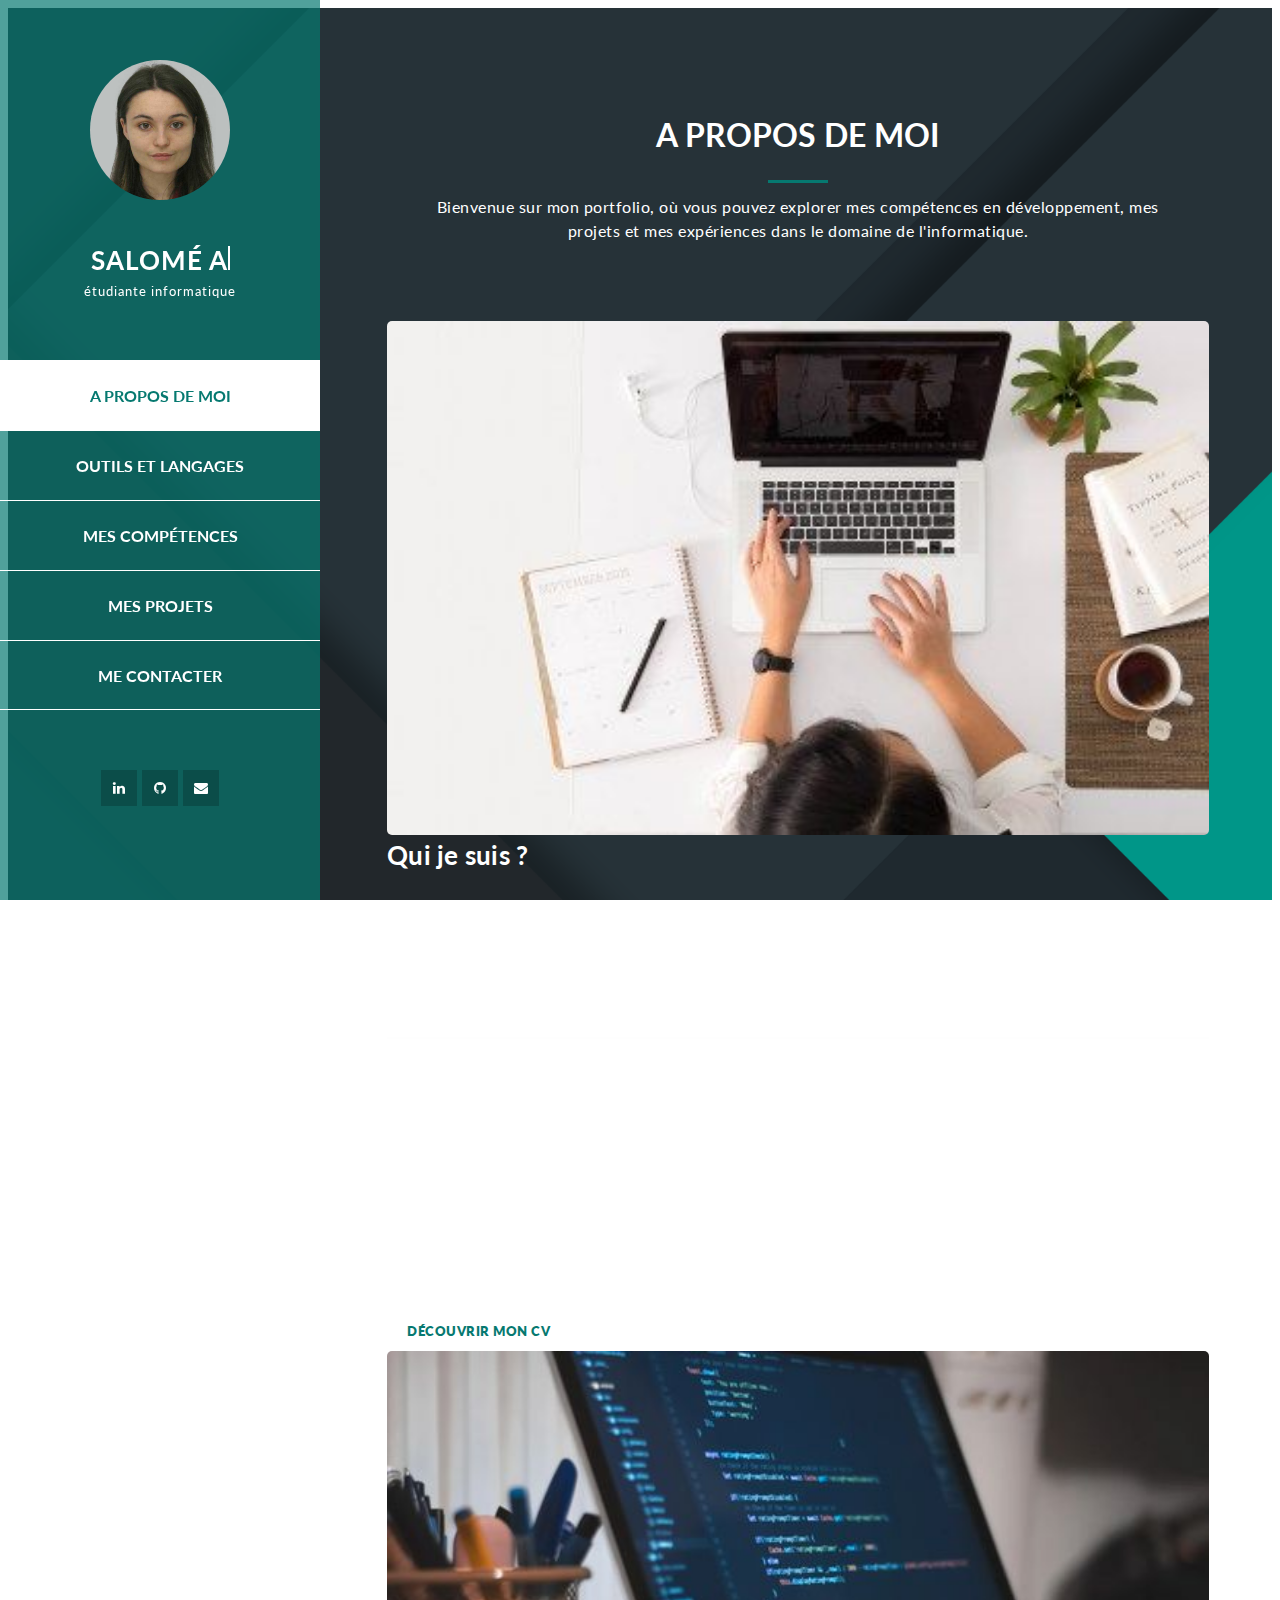
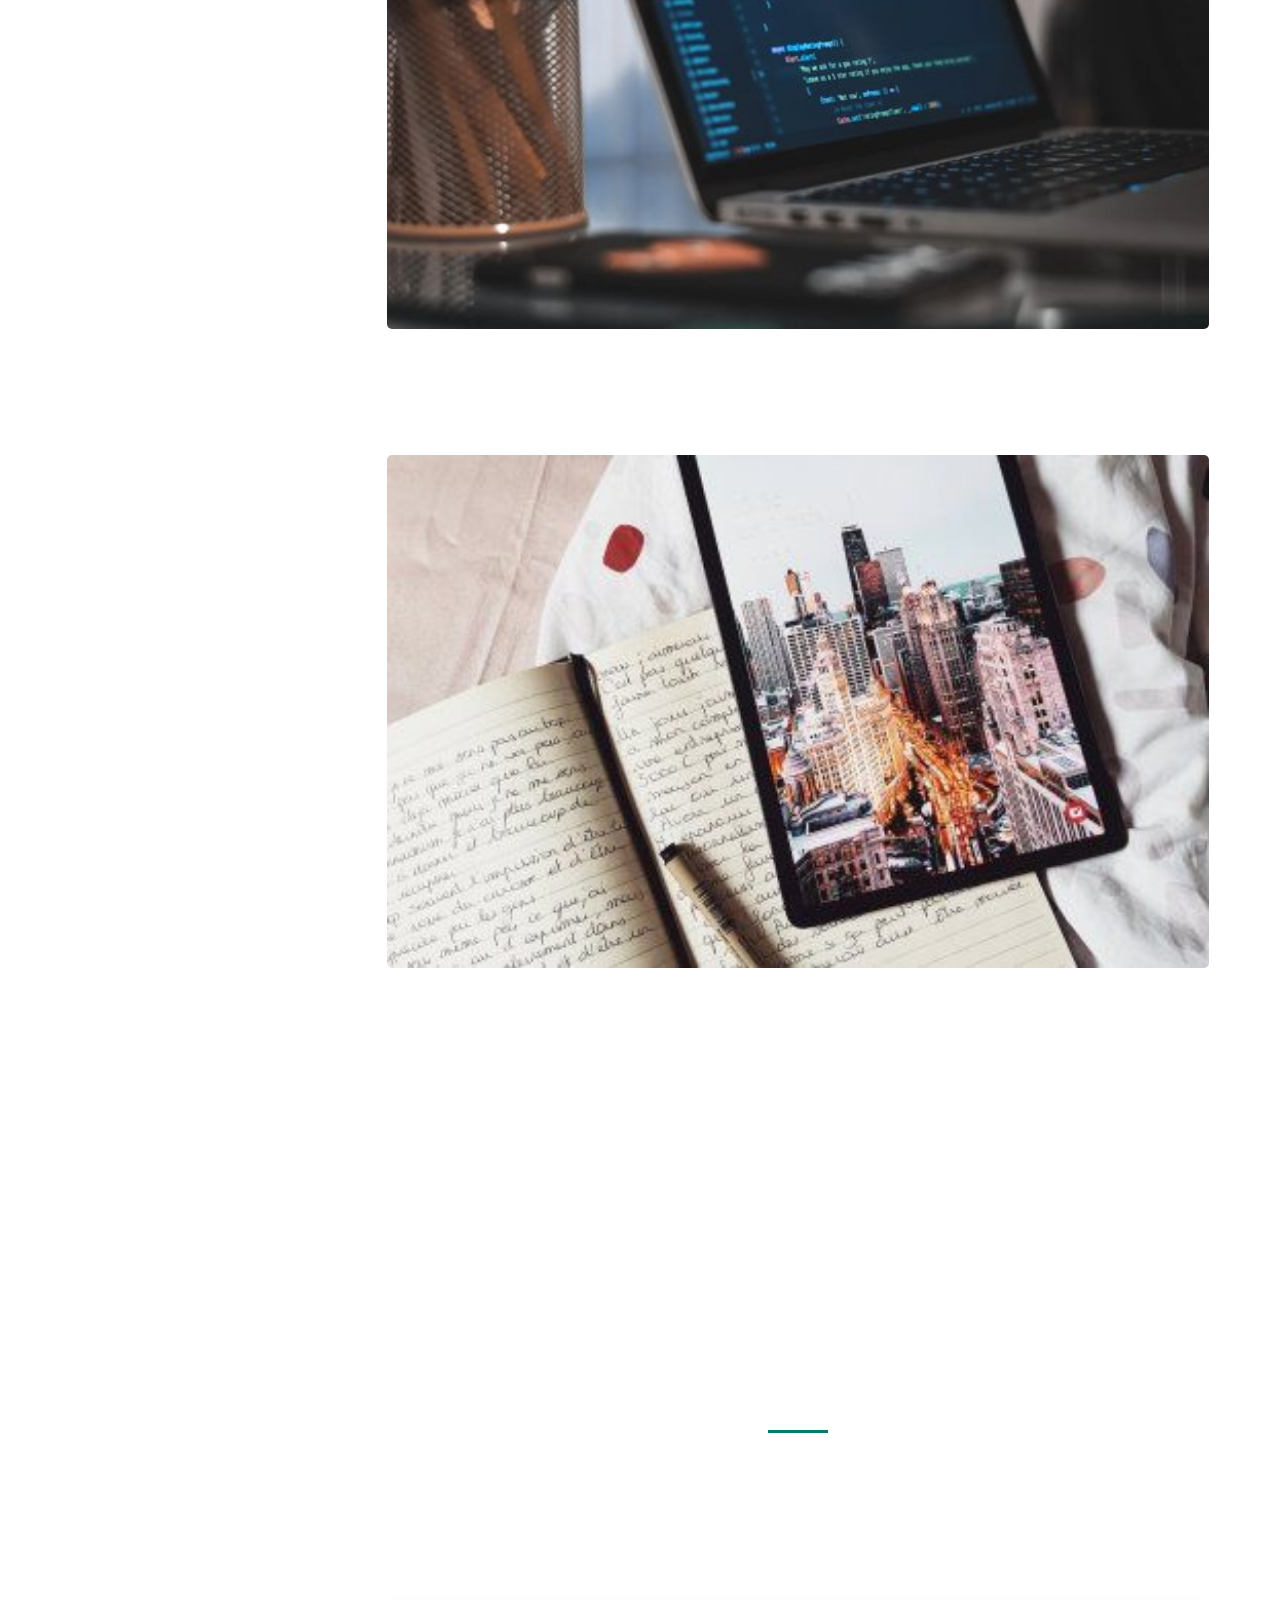
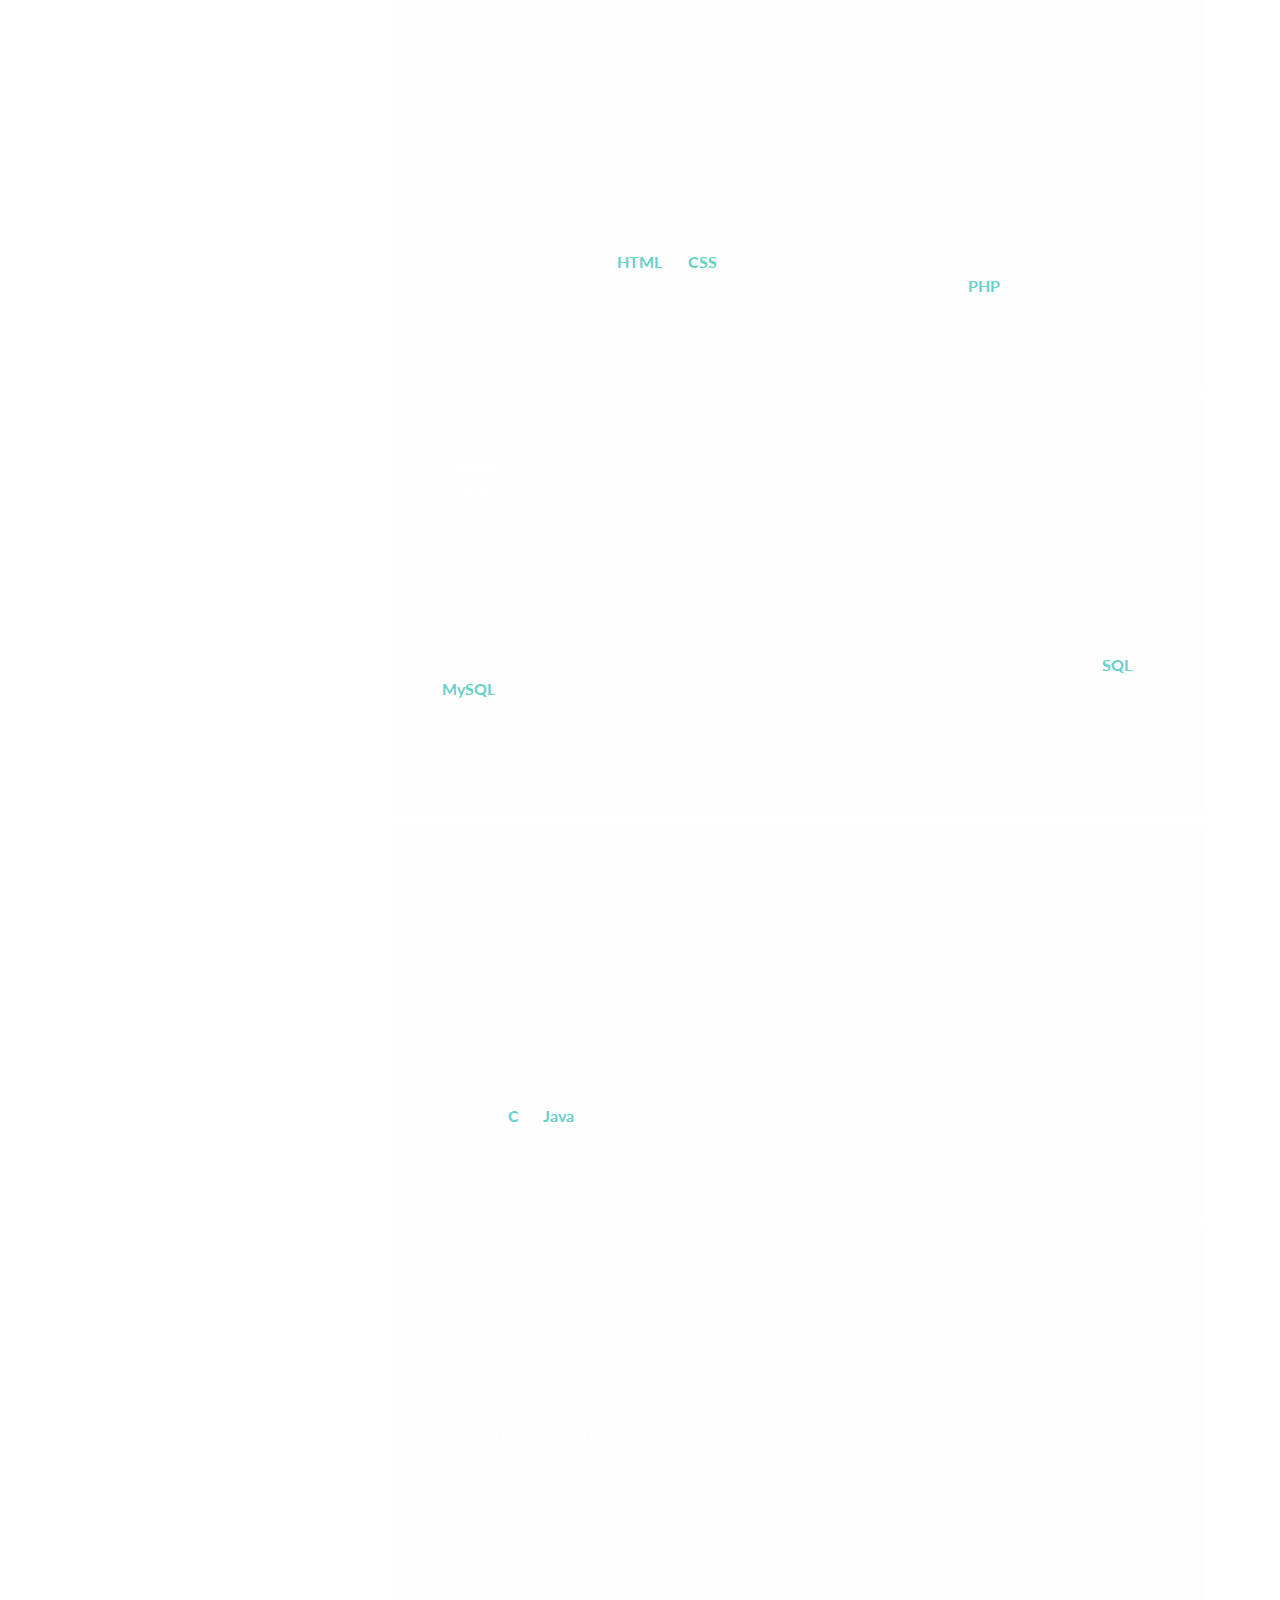
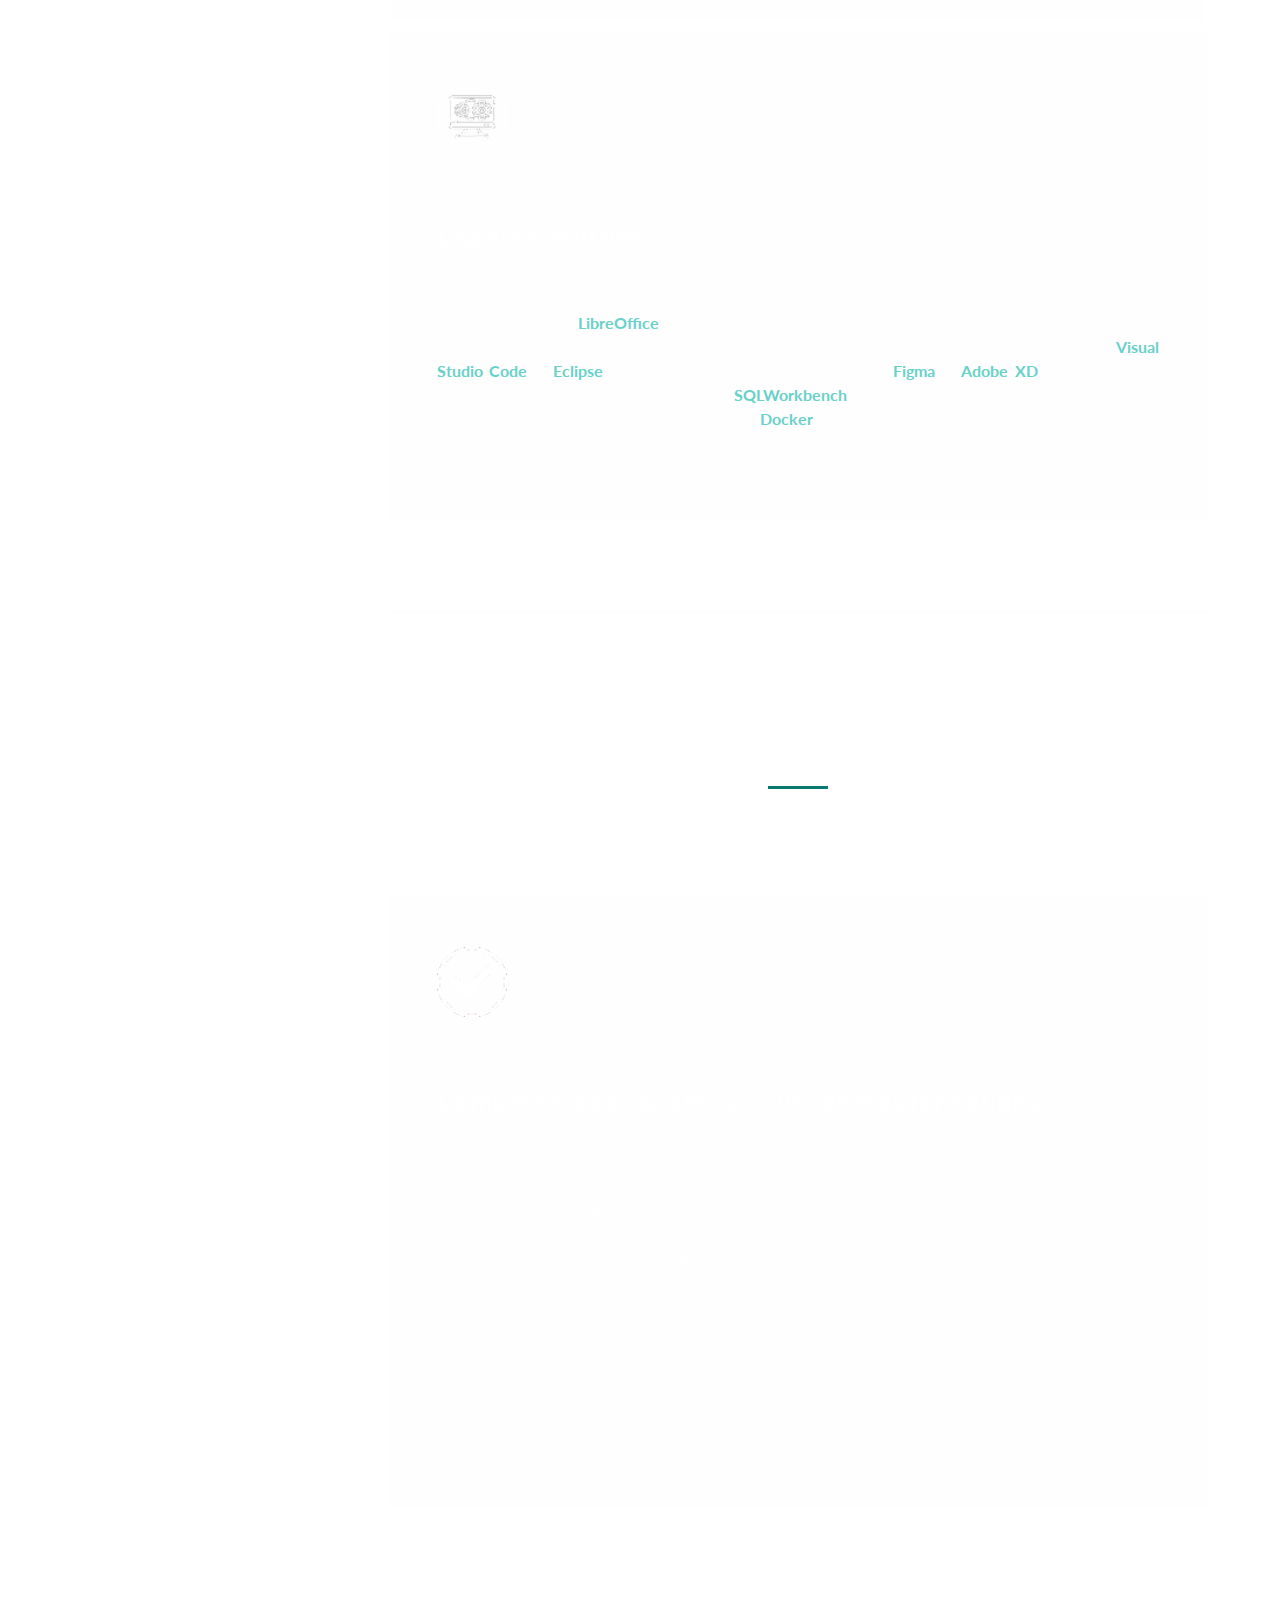
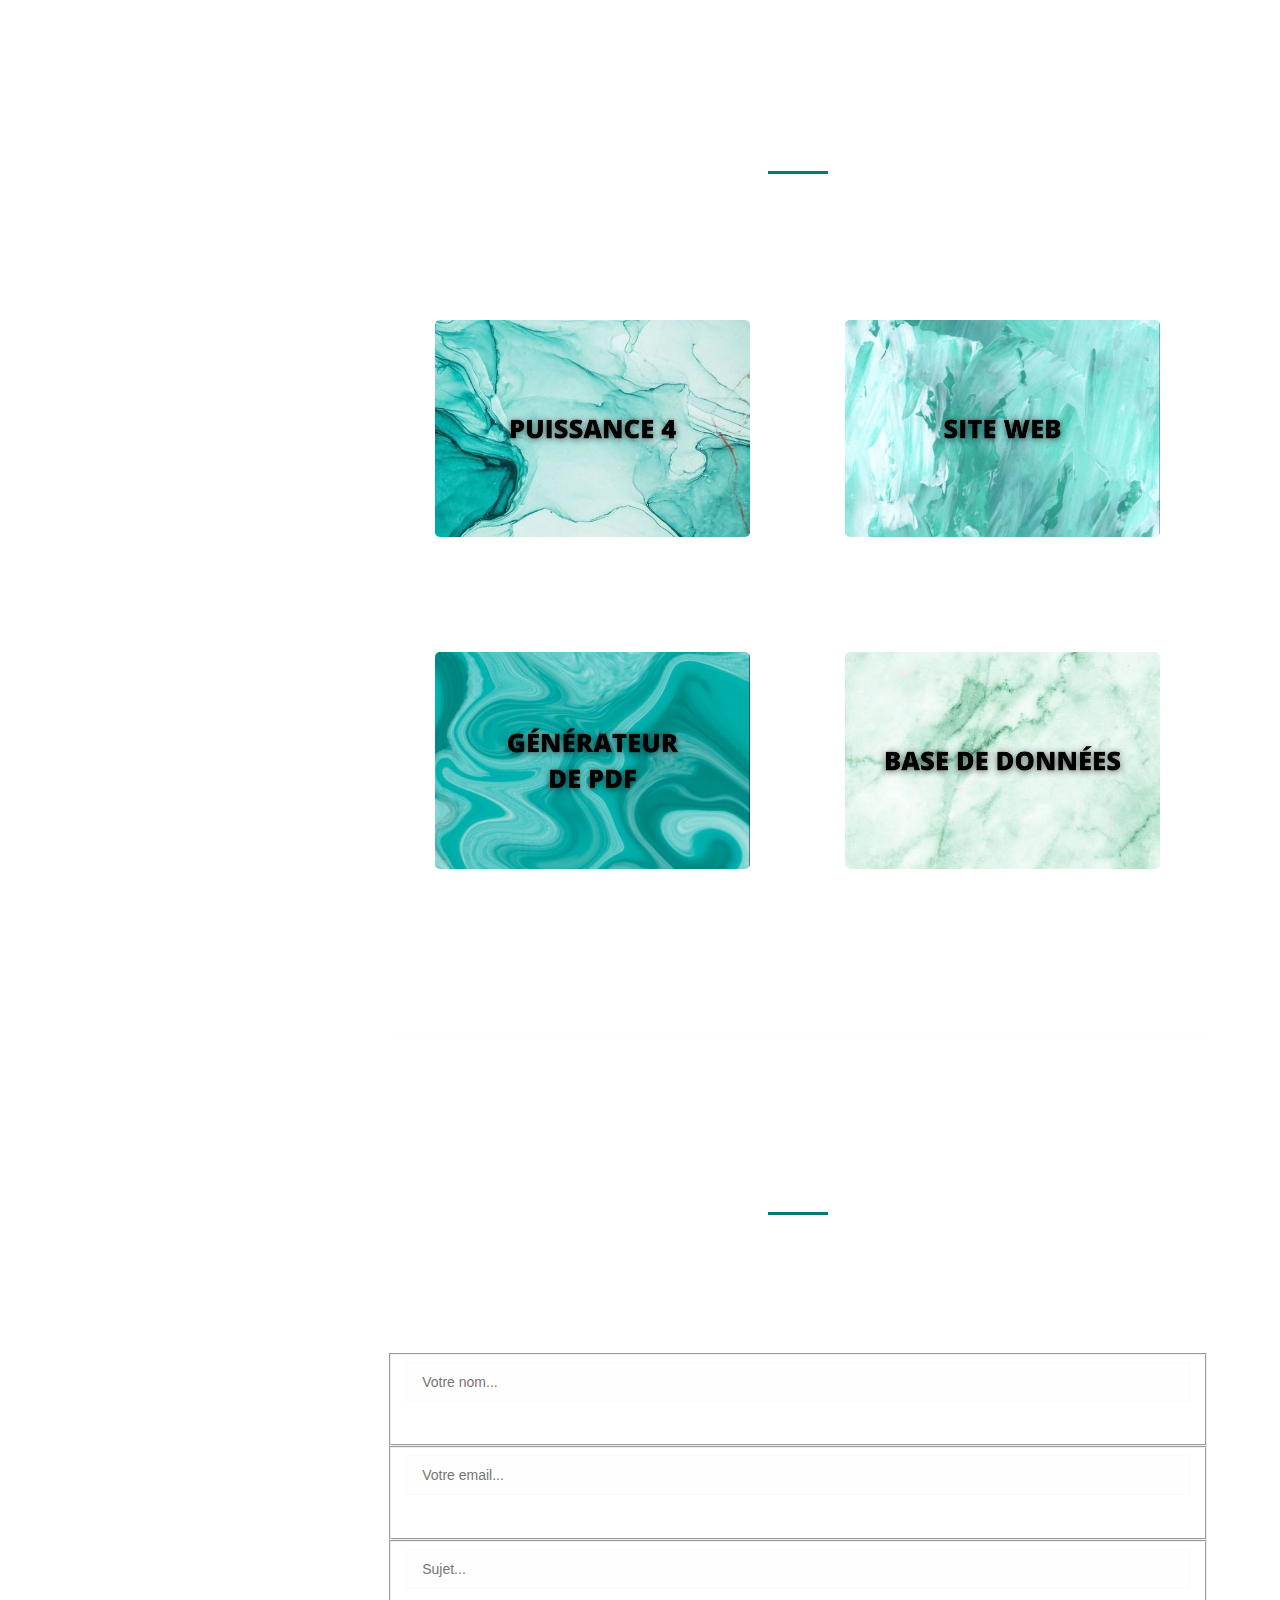
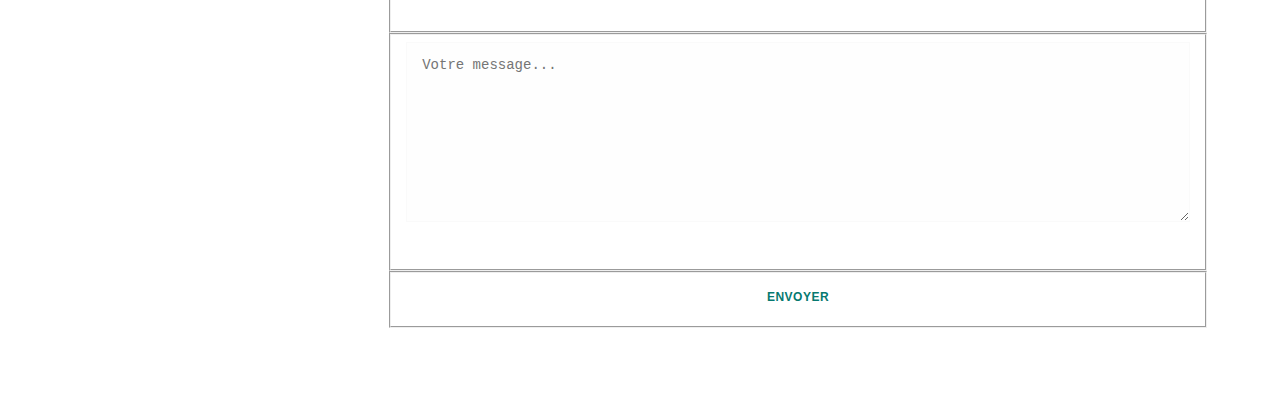
==== commit 067fa7b7: "Update index.html" ====
--- a/index.html
+++ b/index.html
@@ -38,9 +38,10 @@
             <nav class="main-nav" role="navigation">
               <ul class="main-menu">
                 <li><a href="#section1">A PROPOS DE MOI</a></li>
-                <li><a href="#section2">MES COMPÉTENCES</a></li>
-                <li><a href="#section3">MON TRAVAIL</a></li>
-                <li><a href="#section4">ME CONTACTER</a></li>
+                <li><a href="#section2">OUTILS ET LANGAGES</a></li>
+                <li><a href="#section3">MES COMPÉTENCES</a></li>
+                <li><a href="#section4">MES PROJETS</a></li>
+                <li><a href="#section5">ME CONTACTER</a></li>
               </ul>
             </nav>
             <div class="social-network">
@@ -56,9 +57,6 @@
                 </li>
               </ul>
             </div>
-            <div class="copyright-text">
-              <p>passez une bonne journée</p>
-            </div>
           </div>
         </div>
       </div>
@@ -100,7 +98,7 @@
                     Pour en savoir plus, n'hésitez pas à consulter mon CV en cliquant sur le bouton ci-dessous.
                   </p>
                   <div class="white-button">
-                    <a href="assets/images/CV.jpg " target="_blank">Découvrir mon CV</a>
+                    <a href="assets/images/CV.pdf " target="_blank">Découvrir mon CV</a>
                   </div>
                 </div>
               </div>
@@ -137,9 +135,9 @@
       <section class="section my-services" data-section="section2">
         <div class="container">
           <div class="section-heading">
-            <h2>MES COMPÉTENCES</h2>
+            <h2>OUTILS ET LANGAGES</h2>
             <div class="line-dec"></div>
-            <span>Mes compétences en informatique et mon désir de relever de nouveaux défis sont mes atouts pour contribuer à votre entreprise.</span>
+            <span>J'ai acquis une solide maîtrise d'un large éventail d'outils et de langages de programmation, me permettant de m'adapter facilement aux besoins spécifiques des projets et de fournir des solutions efficaces.</span>
           </div>
 
           <div class="row">
@@ -188,7 +186,6 @@
             </div>
 
             <div class="col-md-12 mx-auto">
-              <br>
               <div class="service-item">
                 <div class="fifth-service-icon service-icon"></div>
                 <h4>Logiciels maîtrisés</h4>
@@ -202,27 +199,6 @@
               </div>
             </div>
 
-            <div class="col-md-12 mx-auto">
-              <div class="service-item">
-                <div class="sixth-service-icon service-icon"></div>
-                <h4>Compétences acquises au cours de mes formations</h4>
-                <p>
-                  <span style=" font-weight: bold;">Réaliser un développement d'application :</span><br> 
-                  &emsp;➙ Réalisation d'une interface web<br> 
-                  <span style=" font-weight: bold;">Optimiser des applications informatiques :</span><br>
-                  &emsp;➙ Développement pour le joueur IA, d'une stratégie fiable pour le jeu du puissance 4<br>
-                  <span style=" font-weight: bold;">Administrer des systèmes informatiques communicants complexes :</span><br>
-                  &emsp;➙ Développement d'un générateur de PDF<br>
-                  <span style=" font-weight: bold;">Gérer des données de l'information :</span><br>
-                  &emsp;➙ Création d'une base de données<br>
-                  <span style=" font-weight: bold;">Conduite de projet :</span><br>
-                  &emsp;➙ Développement d'une interface web selon les besoins d'un client<br>
-                  <span style=" font-weight: bold;">Travailler dans une équipe informatique :</span><br>
-                  &emsp;➙ La plupart de mes projets ont été réalisés en équipe<br>
-                </p>
-              </div>
-            </div>
-
           </div>
         </div>
       </section>
@@ -230,21 +206,55 @@
       <section class="section my-work" data-section="section3">
         <div class="container">
           <div class="section-heading">
-              <h2 id="projet">MON TRAVAIL</h2>
+              <h2 id="projet">MES COMPÉTENCES</h2>
+            <div class="line-dec"></div>
+            <span>
+              Mes compétences en informatique et mon désir de relever de nouveaux défis sont mes atouts pour contribuer à votre entreprise.
+            </span>
+          </div>
+
+          <div class="col-md-12 mx-auto">
+            <div class="service-item">
+              <div class="sixth-service-icon service-icon"></div>
+              <h4>Compétences acquises au cours de mes formations</h4>
+              <p>
+                <span style=" font-weight: bold;">Réaliser un développement d'application :</span><br> 
+                &emsp;➙ Réalisation d'une interface web<br> 
+                <span style=" font-weight: bold;">Optimiser des applications informatiques :</span><br>
+                &emsp;➙ Développement pour le joueur IA, d'une stratégie fiable pour le jeu du puissance 4<br>
+                <span style=" font-weight: bold;">Administrer des systèmes informatiques communicants complexes :</span><br>
+                &emsp;➙ Développement d'un générateur de PDF<br>
+                <span style=" font-weight: bold;">Gérer des données de l'information :</span><br>
+                &emsp;➙ Création d'une base de données<br>
+                <span style=" font-weight: bold;">Conduite de projet :</span><br>
+                &emsp;➙ Développement d'une interface web selon les besoins d'un client<br>
+                <span style=" font-weight: bold;">Travailler dans une équipe informatique :</span><br>
+                &emsp;➙ La plupart de mes projets ont été réalisés en équipe<br>
+              </p>
+            </div>
+          </div>
+        </div>
+      </section>
+
+      <section class="section my-work" data-section="section4">
+        <div class="container">
+          <div class="section-heading">
+              <h2 id="projet">MES PROJETS</h2>
             <div class="line-dec"></div>
             <span>
               Découvrez ici mes projets les plus récents. Je vous partage mes réalisations et les compétences que j'ai acquises tout au long de mon parcours professionnel.
             </span>
           </div>
+
           <div class="row">
             <div class="isotope-wrapper">
               <form class="isotope-toolbar"></form>
               <div class="isotope-box">
+
                 <div class="isotope-item" data-type="nature">
                   <figure class="snip1321">
                     <img src="assets/images/portfolio-01.jpg"alt="sq-sample26"/>
                     <figcaption>
-                        
                         <a href="puissance4.html"><i class="fa fa-search"></i></a>
                         <h4>Puissance 4</h4>
                         <span>À 1 ou 2 joueurs</span>
@@ -295,7 +305,7 @@
         </div>
       </section>
 
-      <section class="section contact-me" data-section="section4">
+      <section class="section contact-me" data-section="section5">
         <div class="container">
           <div class="section-heading">
             <h2>ME CONTACTER</h2>
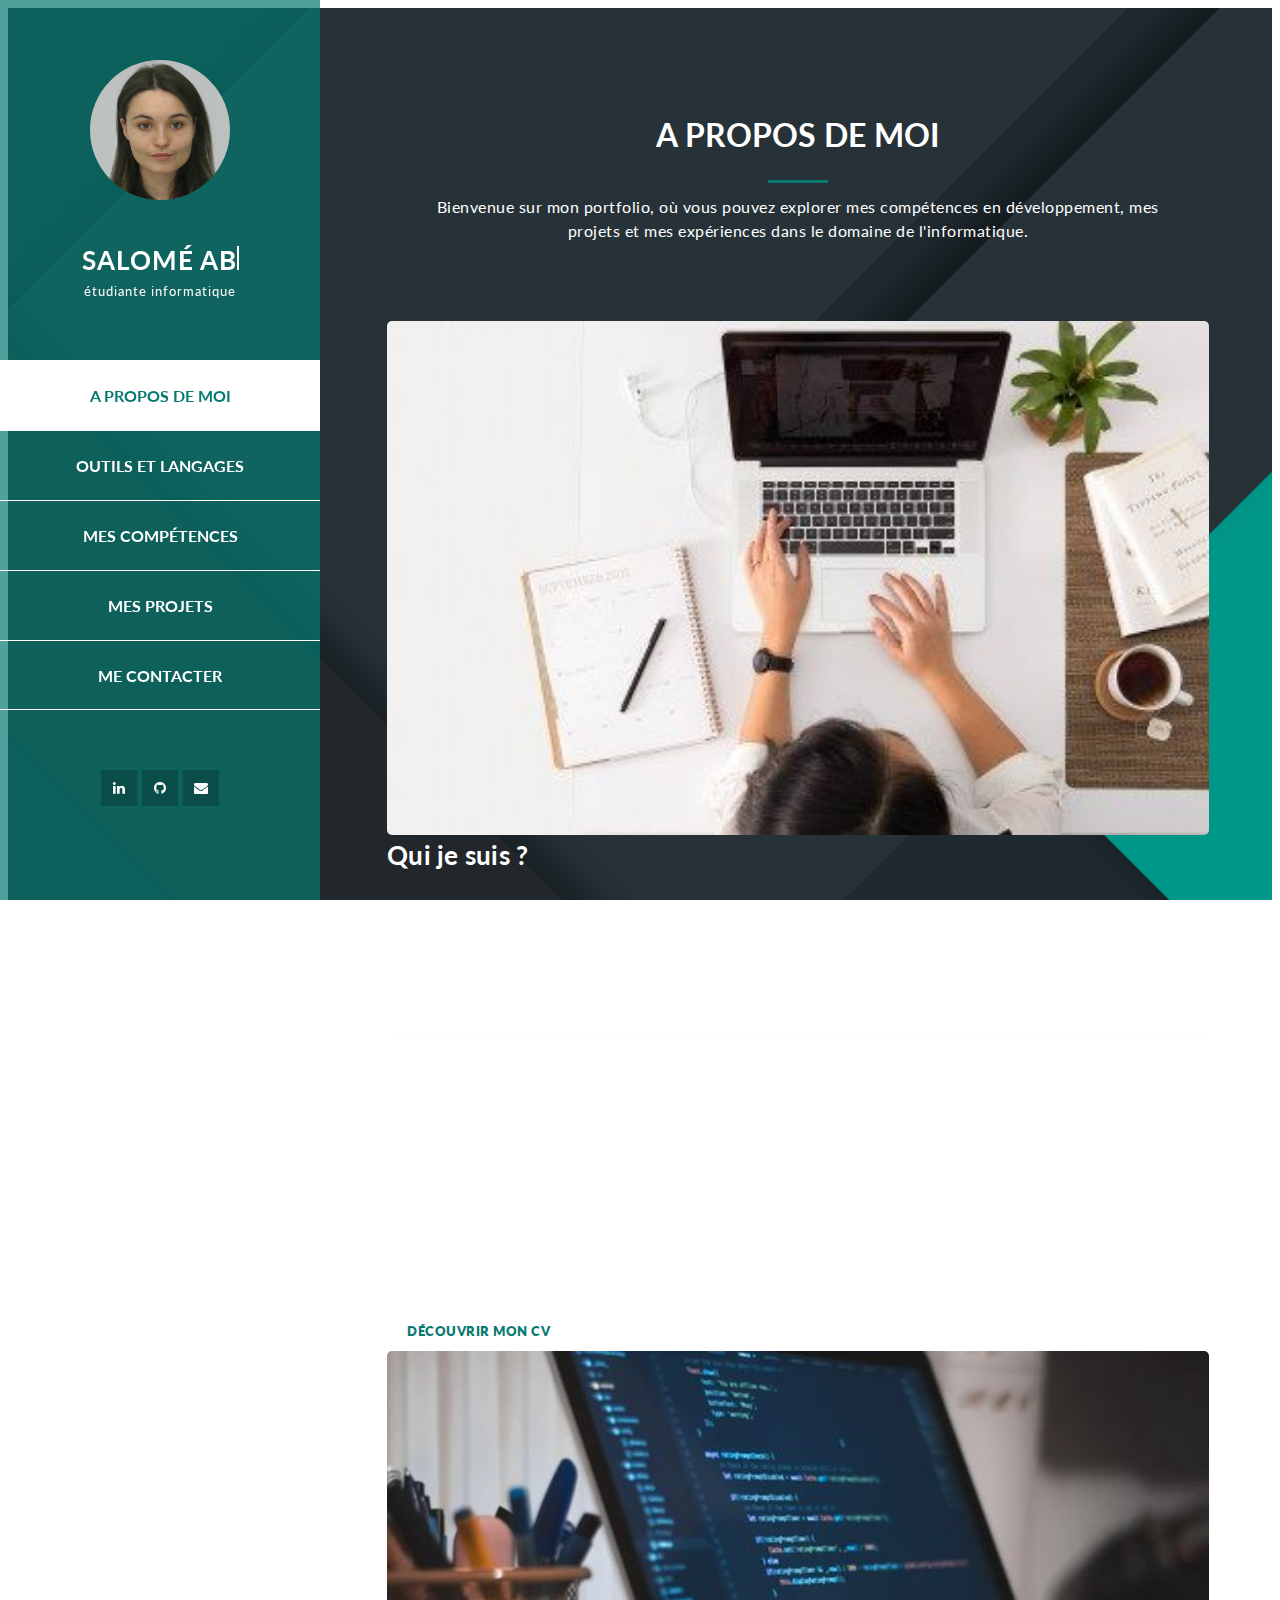
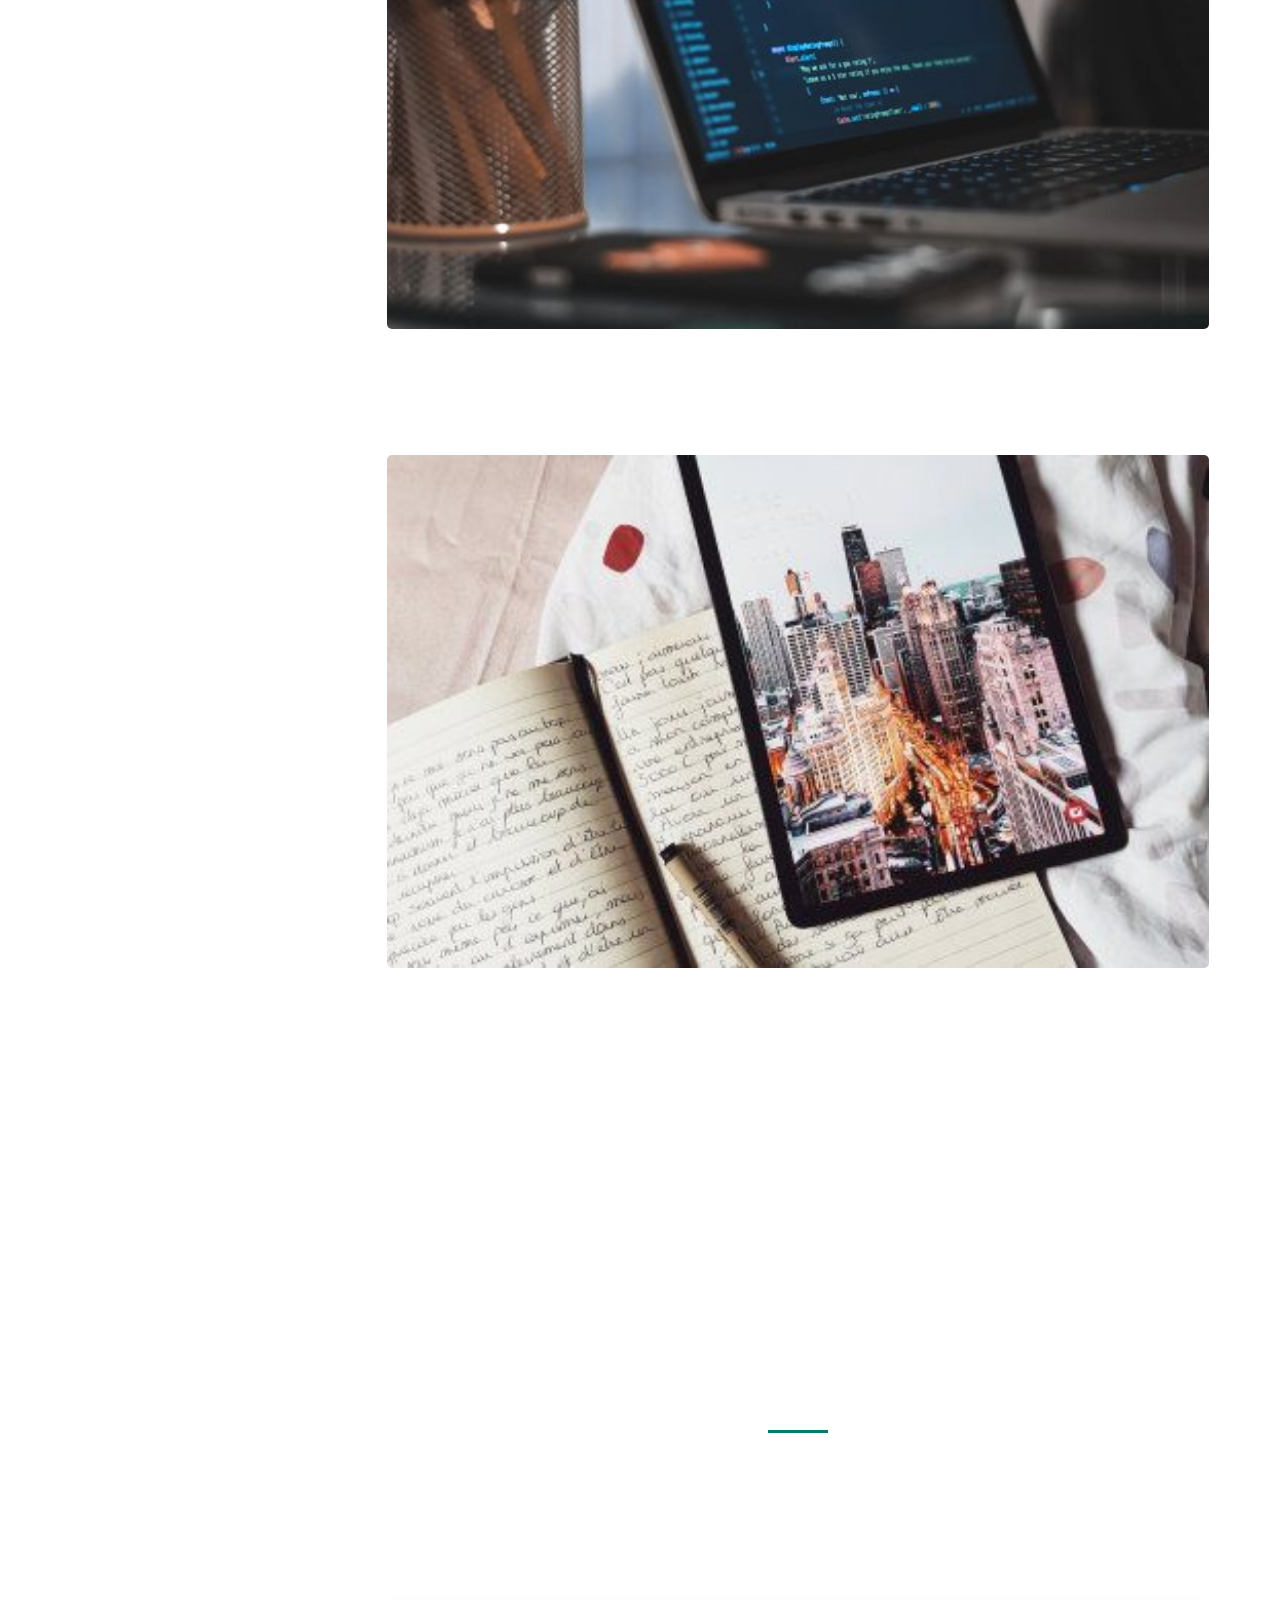
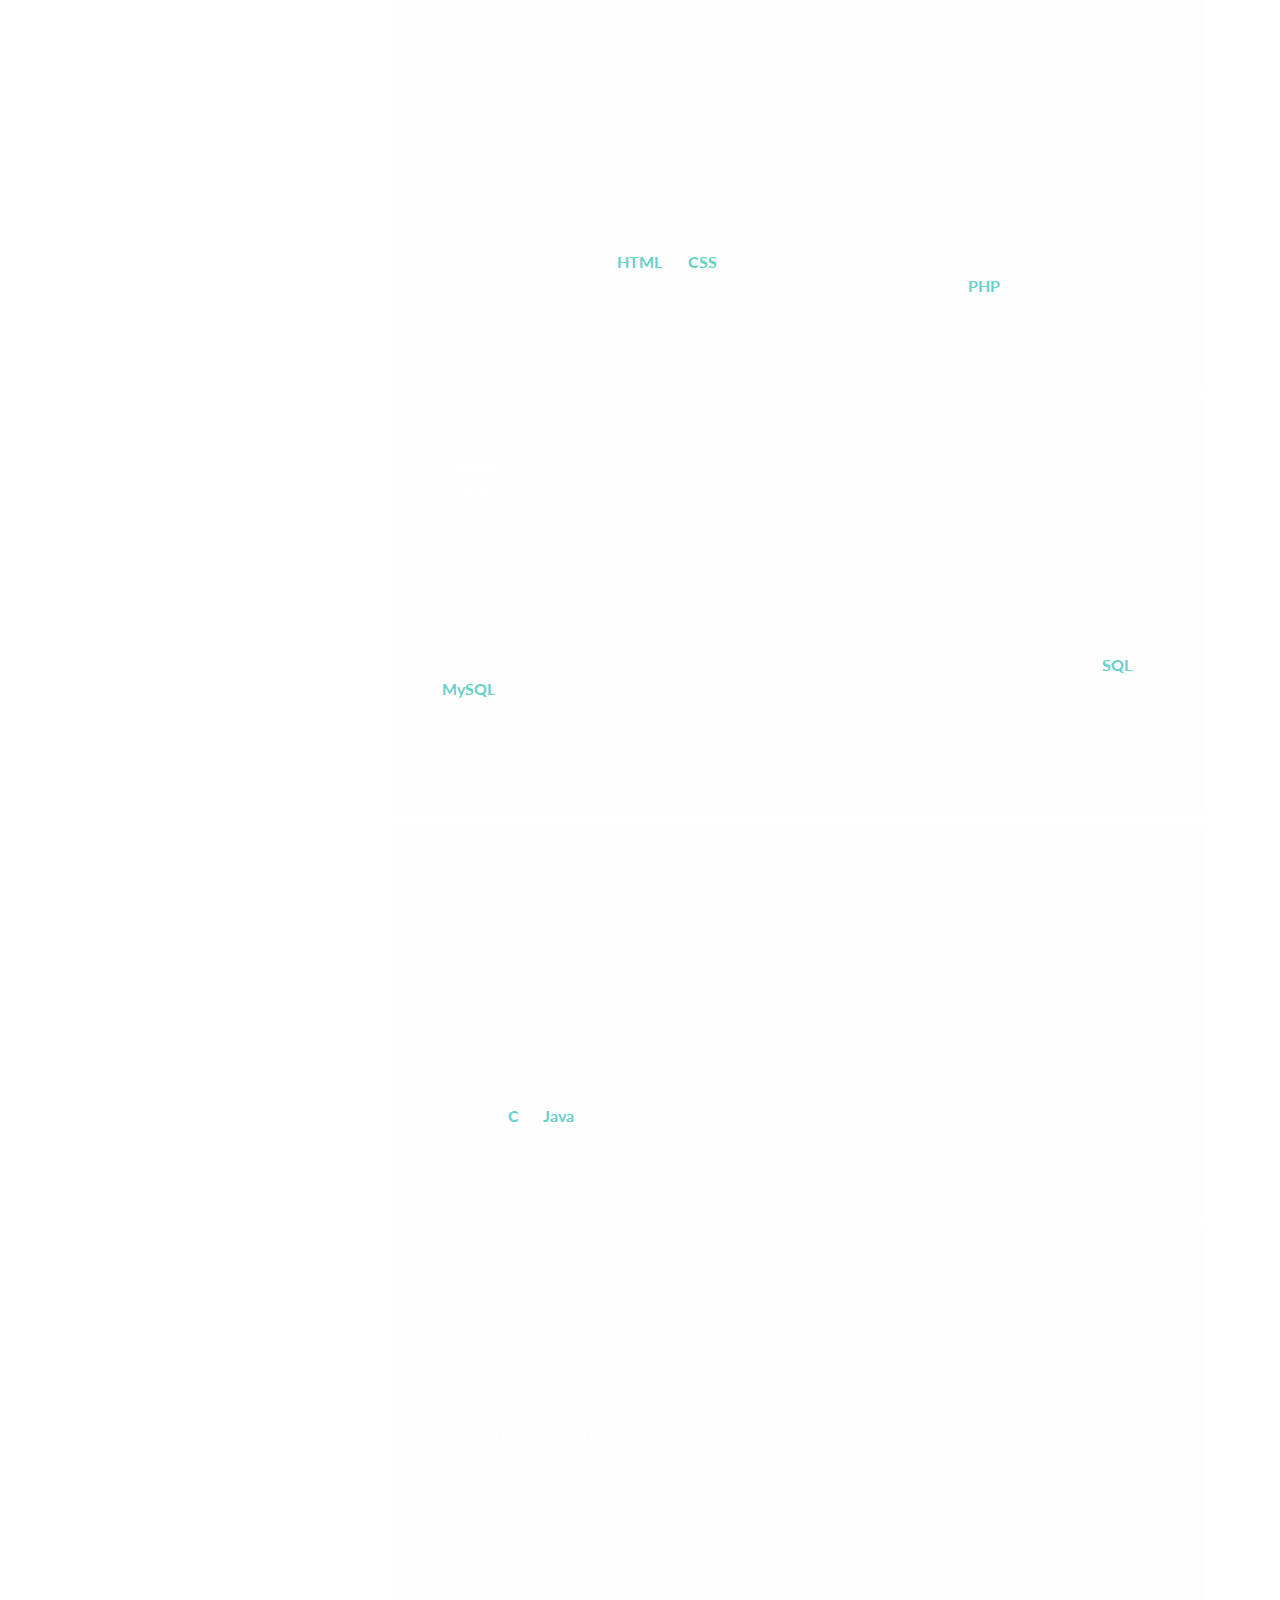
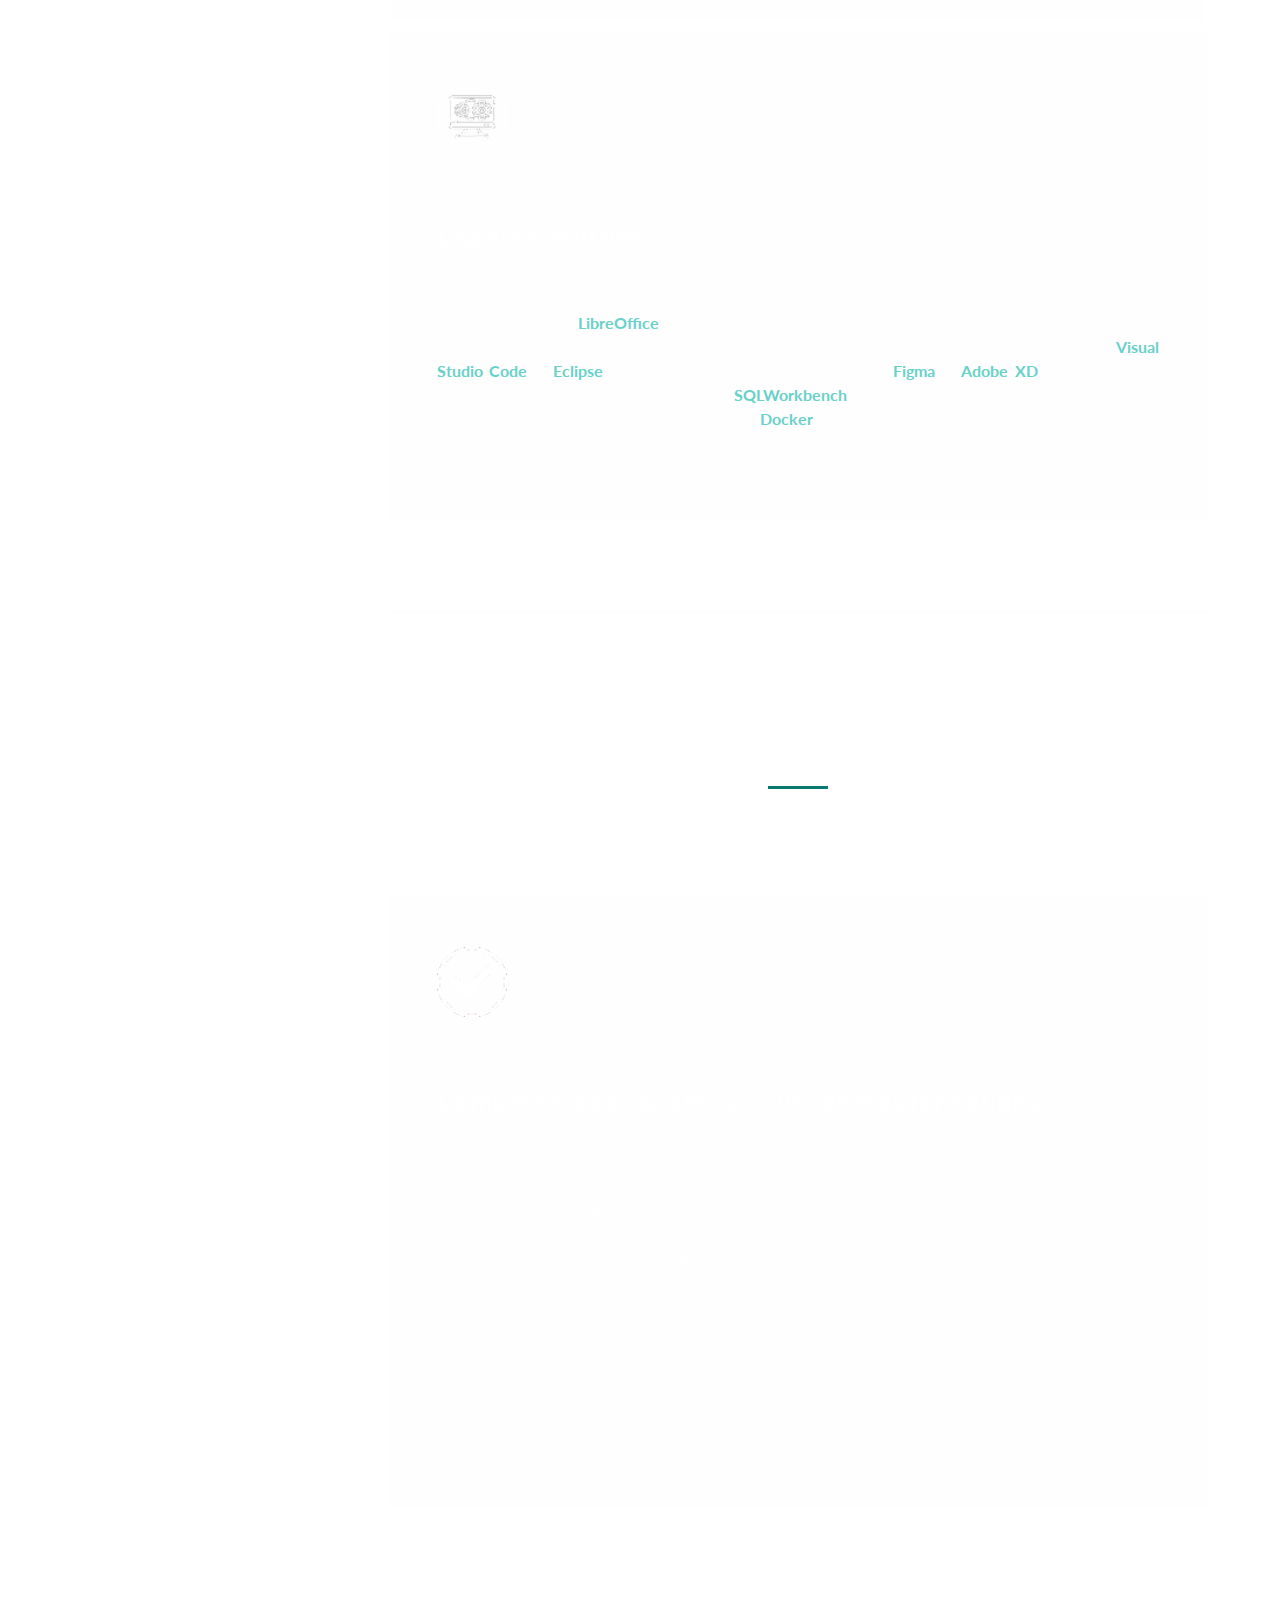
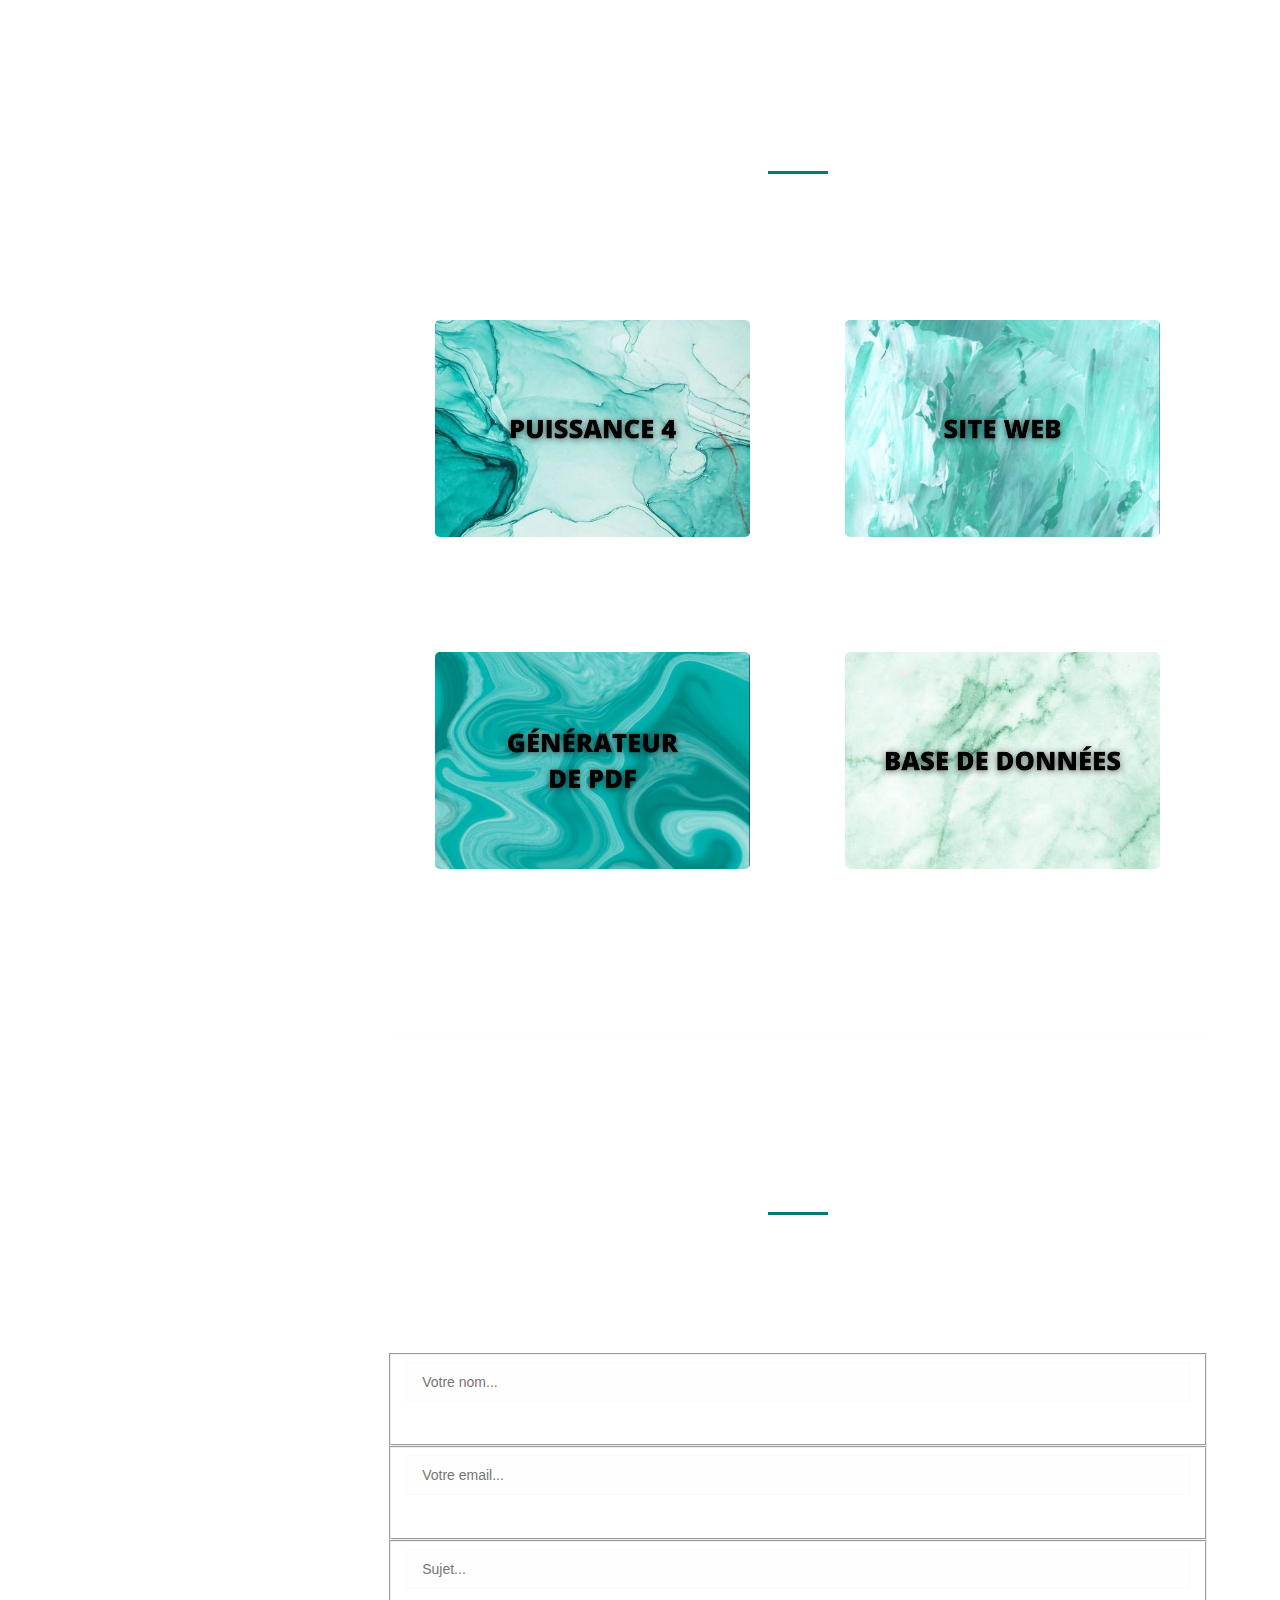
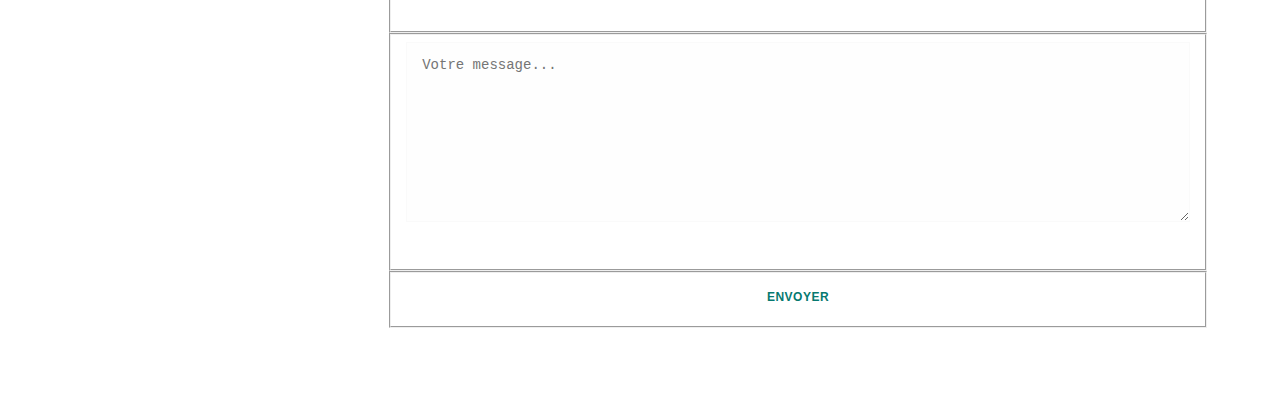
==== commit aa9debb8: "Update index.html" ====
--- a/index.html
+++ b/index.html
@@ -206,7 +206,7 @@
       <section class="section my-work" data-section="section3">
         <div class="container">
           <div class="section-heading">
-              <h2 id="projet">MES COMPÉTENCES</h2>
+              <h2>MES COMPÉTENCES</h2>
             <div class="line-dec"></div>
             <span>
               Mes compétences en informatique et mon désir de relever de nouveaux défis sont mes atouts pour contribuer à votre entreprise.
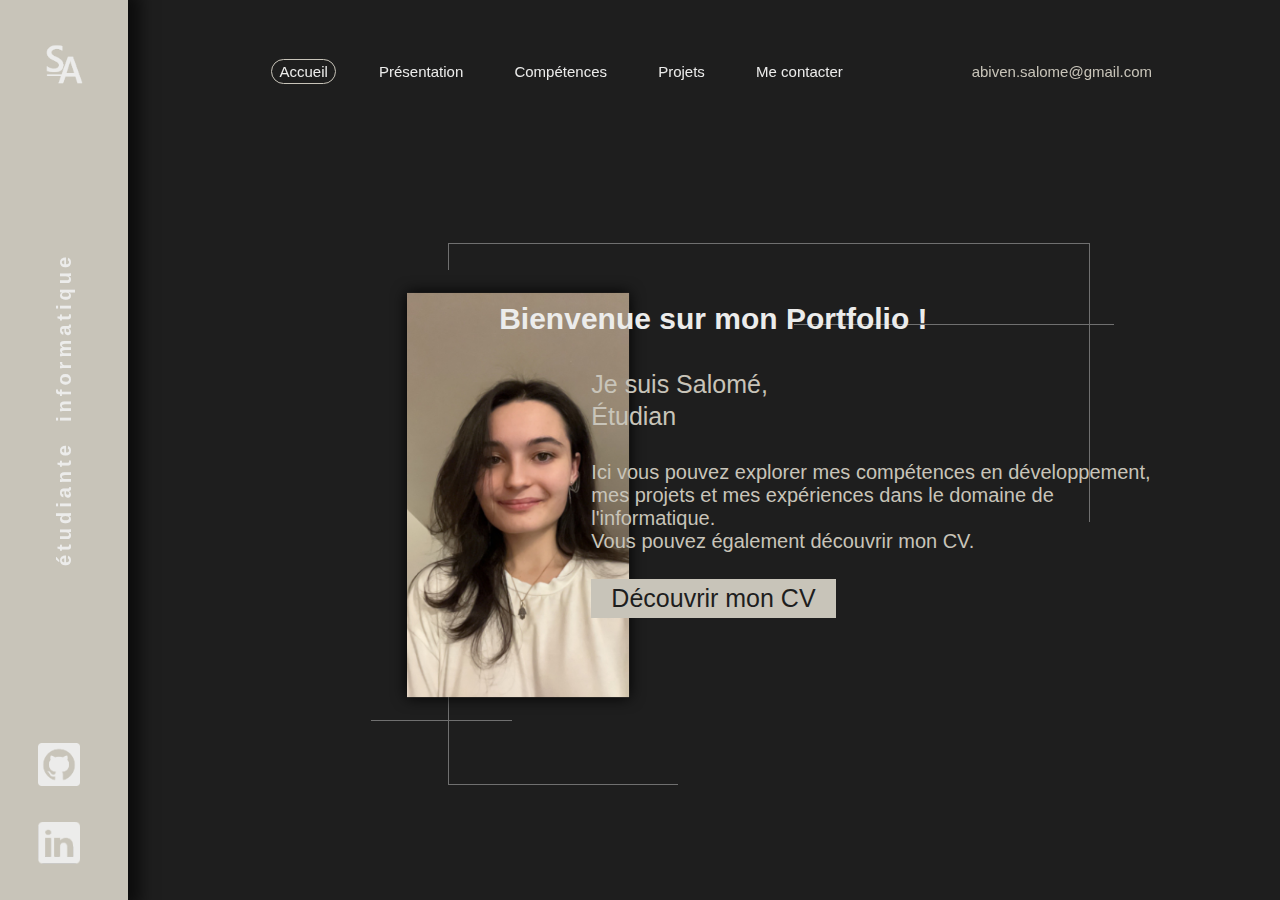
==== commit ee07d230: "Add files via upload" ====
--- a/index.html
+++ b/index.html
@@ -1,424 +1,55 @@
 <!DOCTYPE html>
 <html lang="fr">
-  <head>
-    <meta charset="utf-8"/>
-    <meta name="viewport" content="width=device-width, initial-scale=1, shrink-to-fit=no"/>
-    <meta name="description" content="Il s'agit du portfolio de Salomé Abiven, étuidante en BUt informatique. Il contient ces compétences ainsi que c'est projets réalisés" />
-    <meta name="author" content="Salomé Abiven" />
-    
-    <link href="https://fonts.googleapis.com/css?family=Lato:100,300,400,700,900" rel="stylesheet"/>
-    <link href="https://s3-us-west-2.amazonaws.com/s.cdpn.io/1462889/unicons.css" rel='stylesheet' >
-    
-    <title>Portfolio</title>
+<head>
+    <meta charset="UTF-8">
+    <meta name="viewport" content="width=device-width, initial-scale=1.0">
+    <link rel="stylesheet" href="asset/css/style.css">
+    <link rel="shortcut icon" href="asset/images/logo.png" type="image/x-icon">
+    <title>
+      Portfolio</title>
+</head>
+<body>
 
-    <!-- Bootstrap core CSS -->
-    <link href="vendor/bootstrap/css/bootstrap.min.css" rel="stylesheet" />
+  <div class="info">
+    <img src="asset/images/initiales.png" alt="logo initiales Salomé Abiven" class="initiales">
+    <p>étudiante &nbsp;informatique</p>
+    <div class="reso">
+      <a href="https://github.com/Queezac" target="_blank"><img src="asset/images/github.png" alt=""></a>
+      <a href="https://www.linkedin.com/in/abiven-salomé/" target="_blank"><img src="asset/images/linkedin.png" alt=""></a>
+    </div>
+  </div>
 
-    <!-- Additional CSS Files -->
-    <link rel="stylesheet" href="assets/css/fontawesome.css" />
-    <link rel="stylesheet" href="assets/css/style1.css" />
-    <link rel="stylesheet" href="assets/css/backtotop.css">
-  </head>
+  <div class="nav">
+    <div class="navigation">
+      <a href="index.html" class="nav-link active">Accueil</a>
+      <a href="Présentation.html" class="nav-link">Présentation</a>
+      <a href="Compétence.html" class="nav-link">Compétences</a>
+      <a href="Projets.html" class="nav-link">Projets</a>
+      <a href="MeContacter.html" class="nav-link">Me contacter</a> 
+    </div>
+    <a href="mailto:abiven.salome@gmail.com" class="mail">abiven.salome@gmail.com</a>
+  </div>
 
-  <body>
-    <div id="page-wraper">
-      <!-- Sidebar Menu -->
-      <div class="responsive-nav">
-        <i class="fa fa-bars" id="menu-toggle"></i>
-        <div id="menu" class="menu">
-          <i class="fa fa-times" id="menu-close"></i>
-          <div class="container">
-            <div class="image">
-              <a href="#"><img src="assets/images/author-image.png" alt="" /></a>
-            </div>
-            <div class="author-content">
-              <h4 id="textNom">SALOMÉ ABIVEN</h4>
-              <span>étudiante informatique</span>
-            </div>
-            <nav class="main-nav" role="navigation">
-              <ul class="main-menu">
-                <li><a href="#section1">A PROPOS DE MOI</a></li>
-                <li><a href="#section2">OUTILS ET LANGAGES</a></li>
-                <li><a href="#section3">MES COMPÉTENCES</a></li>
-                <li><a href="#section4">MES PROJETS</a></li>
-                <li><a href="#section5">ME CONTACTER</a></li>
-              </ul>
-            </nav>
-            <div class="social-network">
-              <ul class="soial-icons">
-                <li>
-                  <a href="https://www.linkedin.com/in/abiven-salomé/" target="_blank"><i class="fa fa-linkedin"></i></a>
-                </li>
-                <li>
-                  <a href="https://github.com/Queezac" target="_blank"><i class="fa fa-github"></i></a>
-                </li>
-                <li>
-                  <a href="mailto:abiven.salome@gmail.com "><i class="fa fa-envelope"></i></a>
-                </li>
-              </ul>
-            </div>
-          </div>
-        </div>
-      </div>
-
-      <section class="section about-me" data-section="section1">
-        <div class="container">
-          <div class="section-heading">
-            <h2>A PROPOS DE MOI</h2>
-            <div class="line-dec"></div>
-            <span>Bienvenue sur mon portfolio, où vous pouvez explorer mes compétences en développement, mes projets et mes expériences dans le domaine de l'informatique.</span>
-          </div>
-          <div class="left-image-post">
-            <div class="row">
-              <div class="col-md-6">
-                <div class="left-image">
-                  <img src="assets/images/right-image.jpg" alt="" />
-                </div>
-              </div>
-              <div class="col-md-6">
-                <div class="right-text">
-                  <h4>Qui je suis ?</h4>
-                  <p>
-                    Je m'appelle Salomé Abiven, j'ai 19 ans et je suis actuellement étudiante en informatique en Bachelor Universitaire de Technologie (BUT) à l'IUT de Lannion.
-                    Mon projet professionnel est de devenir développeuse informatique et pour cela, j'aimerais intégrer une école d'ingénieurs à l'avenir.
-                  </p>
-                </div>
-              </div>
-            </div>
-          </div>
-          <div class="right-image-post">
-            <div class="row">
-              <div class="col-md-6">
-                <div class="left-text">
-                  <h4>Mes formations académiques</h4>
-                  <p>
-                    Ma formation académique témoigne de mon engagement dans le domaine de l'informatique. 
-                    J'ai obtenu un bac STI2D avec option Systèmes d'Information et Numérique (SIN) en 2022, ce qui m'a apporté une solide base de connaissances techniques. Actuellement, je suis inscrite dans un Bachelor Universitaire de Technologie (BUT) en informatique, approfondissant mes compétences dans ce domaine en constante évolution.
-                    <br>
-                    Pour en savoir plus, n'hésitez pas à consulter mon CV en cliquant sur le bouton ci-dessous.
-                  </p>
-                  <div class="white-button">
-                    <a href="assets/images/CV.pdf " target="_blank">Découvrir mon CV</a>
-                  </div>
-                </div>
-              </div>
-              <div class="col-md-6">
-                <div class="right-image">
-                  <img src="assets/images/left-image.jpg" alt="" />
-                </div>
-              </div>
-            </div>
-          </div>
-          <div class="left-image-post">
-            <div class="row">
-              <div class="col-md-6">
-                <div class="left-image">
-                  <img src="assets/images/center-image.jpg" alt="" />
-                </div>
-              </div>
-              <div class="col-md-6">
-                <div class="right-text">
-                  <h4>Mes passions</h4>
-                  <p>
-                    En dehors de l'informatique, j'ai une passion pour plusieurs activités, tel que l'équitation qui est une passion de longue date.
-                    J'adore aussi lire et dessiner, laissant libre cours à mon côté artistique. 
-                    Les jeux vidéos sont également une grande passion, me procurant du plaisir et des défis dans des mondes virtuels fascinants.
-                    Ces passions diverses nourrissent ma créativité, apportent équilibre et joie à ma vie, et me rappellent l'importance de cultiver mes intérêts au-delà de l'informatique.
-                  </p>
-                </div>
-              </div>
-            </div>
-          </div>
-        </div>
-      </section>
-
-      <section class="section my-services" data-section="section2">
-        <div class="container">
-          <div class="section-heading">
-            <h2>OUTILS ET LANGAGES</h2>
-            <div class="line-dec"></div>
-            <span>J'ai acquis une solide maîtrise d'un large éventail d'outils et de langages de programmation, me permettant de m'adapter facilement aux besoins spécifiques des projets et de fournir des solutions efficaces.</span>
-          </div>
-
-          <div class="row">
-            <div class="col-md-6">
-              <div class="service-item">
-                <div class="second-service-icon service-icon"></div>
-                <h4>Langages WEB</h4>
-                <p>
-                  Je maîtrise les langages <span style="color: #68d1c8; font-weight: bold;">HTML</span> et <span style="color: #68d1c8; font-weight: bold;">CSS</span>  pour la création de sites web responsives et attrayants. 
-                  J'ai également une expérience en programmation côté serveur avec le langage <span style="color: #68d1c8; font-weight: bold;">PHP</span>, ce qui me permet de concevoir des applications web dynamiques et sécurisées.
-                </p>
-              </div>
-            </div>
-
-            <div class="col-md-6">
-              <div class="service-item">
-                <div class="fourth-service-icon service-icon"></div>
-                <h4>Base de données</h4>
-                <p>
-                  J'ai acquis des compétences en développement de bases de données grâce aux langages <span style="color: #68d1c8; font-weight: bold;">SQL</span> et <span style="color: #68d1c8; font-weight: bold;">MySQL</span>.
-                  Je suis donc en mesure de concevoir et de gérer des bases de données relationnelles et non relationnelles. <br><br>
-                </p>
-              </div>
-            </div>
-
-            <div class="col-md-6">
-              <div class="service-item">
-                <div class="third-service-icon service-icon"></div>
-                <h4>Langages d'application</h4>
-                <p>
-                  Je possède également, des compétences en développement de logiciels grâce à ma maîtrise des langages <span style="color: #68d1c8; font-weight: bold;">C</span> et <span style="color: #68d1c8; font-weight: bold;">Java</span>. 
-                  Avec une connaissance en structures de données et algorithmes, je suis capable de développer des petites applications.
-                </p>
-              </div>
-            </div>
-
-            <div class="col-md-6">
-              <div class="service-item">
-                <div class="first-service-icon service-icon"></div>
-                <h4>Grande créativité</h4>
-                <p>
-                  Je suis une personne très créative, passionnée par l'innovation et la recherche de nouvelles solutions. 
-                  J'aime sortir des sentiers battus et trouver des idées originales pour résoudre des problèmes. <br><br>
-                </p>
-              </div>
-            </div>
-
-            <div class="col-md-12 mx-auto">
-              <div class="service-item">
-                <div class="fifth-service-icon service-icon"></div>
-                <h4>Logiciels maîtrisés</h4>
-                <p>
-                  Grâce à mon expérience en développement web et en conception graphique, j'ai appris plusieurs outils logiciels tels que <span style="color: #68d1c8; font-weight: bold;">LibreOffice</span> qui me permet de créer des documents professionnels et des présentations avec des mises en page efficaces. 
-                  Je suis à l'aise avec les éditeurs de code tels que <span style="color: #68d1c8; font-weight: bold;">Visual Studio Code</span> et <span style="color: #68d1c8; font-weight: bold;">Eclipse</span>. 
-                  Je maîtrise aussi des logiciels tels que <span style="color: #68d1c8; font-weight: bold;">Figma</span> et <span style="color: #68d1c8; font-weight: bold;">Adobe XD</span> pour la création d'interfaces utilisateur. 
-                  J'utilise également <span style="color: #68d1c8; font-weight: bold;">SQLWorkbench</span> pour la conception et la gestion de bases de données SQL. 
-                  Enfin, j'ai une légère base avec <span style="color: #68d1c8; font-weight: bold;">Docker</span>, un outil de virtualisation de conteneurs, qui me permet de déployer des applications de manière fiable et efficace.
-                </p>
-              </div>
-            </div>
-
-          </div>
-        </div>
-      </section>
-
-      <section class="section my-work" data-section="section3">
-        <div class="container">
-          <div class="section-heading">
-              <h2>MES COMPÉTENCES</h2>
-            <div class="line-dec"></div>
-            <span>
-              Mes compétences en informatique et mon désir de relever de nouveaux défis sont mes atouts pour contribuer à votre entreprise.
-            </span>
-          </div>
-
-          <div class="col-md-12 mx-auto">
-            <div class="service-item">
-              <div class="sixth-service-icon service-icon"></div>
-              <h4>Compétences acquises au cours de mes formations</h4>
-              <p>
-                <span style=" font-weight: bold;">Réaliser un développement d'application :</span><br> 
-                &emsp;➙ Réalisation d'une interface web<br> 
-                <span style=" font-weight: bold;">Optimiser des applications informatiques :</span><br>
-                &emsp;➙ Développement pour le joueur IA, d'une stratégie fiable pour le jeu du puissance 4<br>
-                <span style=" font-weight: bold;">Administrer des systèmes informatiques communicants complexes :</span><br>
-                &emsp;➙ Développement d'un générateur de PDF<br>
-                <span style=" font-weight: bold;">Gérer des données de l'information :</span><br>
-                &emsp;➙ Création d'une base de données<br>
-                <span style=" font-weight: bold;">Conduite de projet :</span><br>
-                &emsp;➙ Développement d'une interface web selon les besoins d'un client<br>
-                <span style=" font-weight: bold;">Travailler dans une équipe informatique :</span><br>
-                &emsp;➙ La plupart de mes projets ont été réalisés en équipe<br>
-              </p>
-            </div>
-          </div>
-        </div>
-      </section>
-
-      <section class="section my-work" data-section="section4">
-        <div class="container">
-          <div class="section-heading">
-              <h2 id="projet">MES PROJETS</h2>
-            <div class="line-dec"></div>
-            <span>
-              Découvrez ici mes projets les plus récents. Je vous partage mes réalisations et les compétences que j'ai acquises tout au long de mon parcours professionnel.
-            </span>
-          </div>
-
-          <div class="row">
-            <div class="isotope-wrapper">
-              <form class="isotope-toolbar"></form>
-              <div class="isotope-box">
-
-                <div class="isotope-item" data-type="nature">
-                  <figure class="snip1321">
-                    <img src="assets/images/portfolio-01.jpg"alt="sq-sample26"/>
-                    <figcaption>
-                        <a href="puissance4.html"><i class="fa fa-search"></i></a>
-                        <h4>Puissance 4</h4>
-                        <span>À 1 ou 2 joueurs</span>
-                        <span id="petitText">Cliquez sur la loupe pour en savoir plus !</span>
-                    </figcaption>
-                  </figure>
-                </div>
-
-                <div class="isotope-item" data-type="people">
-                  <figure class="snip1321">
-                    <img src="assets/images/portfolio-02.jpg" alt="sq-sample26" />
-                    <figcaption>
-                      <a href="siteWeb.html"><i class="fa fa-search"></i></a>
-                      <h4>Site web</h4>
-                        <span>Site vitrine de voyages sportifs</span>
-                        <span id="petitText">Cliquez sur la loupe pour en savoir plus !</span>
-                    </figcaption>
-                  </figure>
-                </div>
-
-                <div class="isotope-item" data-type="animals">
-                  <figure class="snip1321">
-                    <img src="assets/images/portfolio-03.jpg" alt="sq-sample26"/>
-                    <figcaption>
-                      <a href="generateur.html"><i class="fa fa-search"></i></a>
-                      <h4>Générateur de PDF</h4>
-                      <span>Développement d'un générateur de PDF</span>
-                      <span id="petitText">Cliquez sur la loupe pour en savoir plus !</span>
-                    </figcaption>
-                  </figure>
-                </div>
-
-                <div class="isotope-item" data-type="people">
-                  <figure class="snip1321">
-                    <img src="assets/images/portfolio-04.jpg" alt="sq-sample26"/>
-                    <figcaption>
-                      <a href="basedonnees.html"><i class="fa fa-search"></i></a>
-                      <h4>Base de données</h4>
-                      <span>Implanter, peupler puis exploiter</span>
-                      <span id="petitText">Cliquez sur la loupe pour en savoir plus !</span>
-                    </figcaption>
-                  </figure>
-                </div>
-
-              </div>
-            </div>
-          </div>
-        </div>
-      </section>
-
-      <section class="section contact-me" data-section="section5">
-        <div class="container">
-          <div class="section-heading">
-            <h2>ME CONTACTER</h2>
-            <div class="line-dec"></div>
-            <span>Vous avez des questions ou vous souhaitez en savoir plus sur mes compétences ? Contactez-moi, je serai ravi d'échanger avec vous.</span>
-          </div>
-          <div class="row">
-            <div class="right-content">
-              <div class="container">
-                <form id="contact" action="" method="post">
-                  <div class="row">
-                    <div class="col-md-6">
-                      <fieldset>
-                        <input name="name" type="text" class="form-control" id="name" placeholder="Votre nom..." required=""/>
-                      </fieldset>
-                    </div>
-                    <div class="col-md-6">
-                      <fieldset>
-                        <input name="email" type="text" class="form-control" id="email" placeholder="Votre email..." required=""/>
-                      </fieldset>
-                    </div>
-                    <div class="col-md-12">
-                      <fieldset>
-                        <input name="subject" type="text" class="form-control" id="subject" placeholder="Sujet..." required=""/>
-                      </fieldset>
-                    </div>
-                    <div class="col-md-12">
-                      <fieldset>
-                        <textarea name="message" rows="6" class="form-control" id="message" placeholder="Votre message..." required=""></textarea>
-                      </fieldset>
-                    </div>
-                    <div class="col-md-12">
-                      <fieldset>
-                        <button type="submit" id="form-submit" class="button">
-                          Envoyer
-                        </button>
-                      </fieldset>
-                    </div>
-                  </div>
-                </form>
-              </div>
-            </div>
-          </div>
-        </div>
-      </section>
+  <div id="accueil" class="section">
+    <!------------ Contenu de la section Accueil ------------>
+    <div id="acc">
+      <img src="asset/images/cmoiwhs.png" alt="">
+      <p id="bienvenue">Bienvenue sur mon Portfolio !</p>
+      <p id="moi">Je suis Salomé,</p>
+      <p id="textanimation"></p>
+      <p id="textepresent">Ici vous pouvez explorer mes compétences en développement, <br> mes projets et mes expériences dans le domaine de l'informatique. <br>Vous pouvez également découvrir mon CV.</p>
+      <a href="asset/images/CV_Salomé_Abiven.pdf" target="_blank" id="boutonCV">Découvrir mon CV</a>
     </div>
 
-    <div class="progress-wrap">
-      <svg class="progress-circle svg-content" width="100%" height="100%" viewBox="-1 -1 102 102">
-        <path d="M50,1 a49,49 0 0,1 0,98 a49,49 0 0,1 0,-98"/>
-      </svg>
-    </div>
+    <div id="elem1"></div>
+    <div id="elem2"></div>
+    <div id="elem3"></div>
+    <div id="elem4"></div>
+    <div id="elem5"></div>
 
-    <!-- Scripts -->
-    <!-- Bootstrap core JavaScript -->
-    <script src="vendor/jquery/jquery.min.js"></script>
-    <script src="vendor/bootstrap/js/bootstrap.bundle.min.js"></script>
+  </div>
 
-    <script src="assets/js/textnom.js"></script>
-    <script src='https://cdnjs.cloudflare.com/ajax/libs/jquery/3.4.0/jquery.min.js'></script>
-    <script src="assets/js/backtotop.js"></script>
-    <script src="assets/js/isotope.min.js"></script>
-    <script src="assets/js/owl-carousel.js"></script>
-    <script src="assets/js/custom.js"></script>
-    <script>
-      //according to loftblog tut
-      $(".main-menu li:first").addClass("active");
 
-      var showSection = function showSection(section, isAnimate) {
-        var direction = section.replace(/#/, ""),
-          reqSection = $(".section").filter(
-            '[data-section="' + direction + '"]'
-          ),
-          reqSectionPos = reqSection.offset().top - 0;
-
-        if (isAnimate) {
-          $("body, html").animate(
-            {
-              scrollTop: reqSectionPos
-            },
-            800
-          );
-        } else {
-          $("body, html").scrollTop(reqSectionPos);
-        }
-      };
-
-      var checkSection = function checkSection() {
-        $(".section").each(function() {
-          var $this = $(this),
-            topEdge = $this.offset().top - 80,
-            bottomEdge = topEdge + $this.height(),
-            wScroll = $(window).scrollTop();
-          if (topEdge < wScroll && bottomEdge > wScroll) {
-            var currentId = $this.data("section"),
-              reqLink = $("a").filter("[href*=\\#" + currentId + "]");
-            reqLink
-              .closest("li")
-              .addClass("active")
-              .siblings()
-              .removeClass("active");
-          }
-        });
-      };
-
-      $(".main-menu").on("click", "a", function(e) {
-        e.preventDefault();
-        showSection($(this).attr("href"), true);
-      });
-
-      $(window).scroll(function() {
-        checkSection();
-      });
-    </script>
-  </body>
+  <script type="text/javascript" src="asset/js/accueil.js"></script>
+</body>
 </html>
--- a/asset/css/style.css
+++ b/asset/css/style.css
@@ -0,0 +1,879 @@
+* {
+    margin: 0;
+    padding: 0;
+
+    font-family: 'Segoe UI', sans-serif;
+}
+
+body {
+    background-color: #1E1E1E;
+    overflow: hidden;
+}
+
+a {
+    text-decoration: none;
+}
+
+.section {
+    min-height: 100vh;
+}
+
+/* ************************* INFO ***************************** */
+
+.info {
+    background-color: #C8C4B9;
+    color: #ECECEB;
+    box-shadow: 5px 0px 15px 7px rgba(0,0,0,0.60);
+    width: 10vw;
+    height: 100vh;
+    display: flex;
+    flex-direction: column;
+    justify-content: space-between;
+    align-items: center;
+    position: fixed;
+    top: 0;
+    left: 0;
+}
+
+.initiales {
+    width: 30%;
+    height: auto;
+    margin-top: 2em;
+}
+
+.reso {
+    display: flex;
+    flex-direction: column;
+    margin-bottom: 1em;
+}
+
+.reso img{
+    width: 50%;
+    height: auto;
+    margin: 1em;
+} 
+
+.info p {
+    transform: rotate(-90deg);
+    width:30vw;
+    font-size: 30px;
+    font-weight: 600;
+    text-align: center;
+    letter-spacing: 4px;
+    transition: all 0.3s ease-out;
+}
+
+@media (min-width: 0) and (max-width: 1400px) {
+    .info p {
+        font-size: 25px;
+    }
+}
+@media (min-width: 0) and (max-width: 1400px) {
+    .info p {
+        font-size: 20px;
+        width:40vw;
+    }
+}
+
+/* ************************* NAV ***************************** */
+
+.nav {
+    display: flex;
+    flex-direction: row;
+    position: fixed;
+    justify-content: space-between;
+    flex-wrap: nowrap;
+    top: 7vh;
+    left: 25vw;
+    font-size: 20px;
+    width: 70vw;
+    z-index: 99;
+    transition: all 0.3s ease-out;
+}
+
+.navigation a {
+    color: #ECECEB;
+    text-decoration: none;
+    margin: 0 1em;
+    padding: 0.2em 0.5em;
+    border-radius: 25px;
+    border: transparent solid 1px;
+    box-sizing: border-box;
+    transition: border-color 0.3s;
+
+    -webkit-user-drag: none;
+    user-select: none;
+    -moz-user-select: none;
+    -webkit-user-select: none;
+    -ms-user-select: none;
+}
+
+.navigation a:hover {
+    border-color: #C8C4B9;
+}
+
+.nav .navigation a.active {
+    border-color: #C8C4B9;
+}
+
+
+.mail {
+    color: #C8C4B9;
+    font-weight: 500;
+}
+
+@media (min-width: 0) and (max-width: 1500px) { 
+    .nav {
+        font-size: 17px;
+    }
+}
+@media (min-width: 0) and (max-width: 1300px) { 
+    .nav {
+        left: 20vw;
+        font-size: 15px;
+    }
+}
+@media (min-width: 0) and (max-width: 1150px) { 
+    .nav {
+        left: 18vw;
+        font-size: 13px;
+    }
+    .mail {
+        margin-right: -5em;
+    }
+}
+/* ************************* Accueil ***************************** */
+
+#acc {
+    position: absolute;
+    top: 30%;
+    left: 30%;
+    width: 60%;
+    z-index: 99;
+}
+
+#acc img {
+    height: 50vh;
+    width: auto;
+
+    -webkit-user-drag: none;
+    user-select: none;
+    -moz-user-select: none;
+    -webkit-user-select: none;
+    -ms-user-select: none;
+}
+
+#bienvenue {
+    position: absolute;
+    top: 7%;
+    left: 15%;
+    color: #ECECEB;
+    font-weight: 600;
+    font-size: 30px;
+}
+
+#moi {
+    position: absolute;
+    top: 22%;
+    left: 27%;
+    color: #C8C4B9;
+    font-weight: 500;
+    font-size: 25px;
+}
+
+#textanimation {
+    position: absolute;
+    top: 29%;
+    left: 27%;
+    color: #C8C4B9;
+    font-weight: 500;
+    font-size: 25px;
+    white-space: nowrap;
+    overflow: hidden;
+}
+
+@keyframes blink {
+    0% { opacity: 0; }
+    49.9% { opacity: 0; }
+    50% { opacity: 1; }
+    100% { opacity: 1; }
+}
+
+#textanimation .cursor {
+    display: inline-block;
+    width: 0.15em;
+    height: 1em;
+    background-color: #C8C4B9;
+    animation: blink 1s infinite;
+}
+
+#textepresent {
+    position: absolute;
+    top: 42%;
+    left: 27%;
+    color: #C8C4B9;
+    font-weight: 200;
+    font-size: 20px;
+}
+
+#boutonCV {
+    position: absolute;
+    top: 68%;
+    left: 27%;
+    background-color: #C8C4B9;
+    color: #1E1E1E;
+    font-size: 25px;
+    padding: 0.2em 0.8em;
+    font-weight: 500;
+    transition: all 0.3s ease-in-out;
+}
+
+#boutonCV:hover {
+    background-color: #ECECEB;
+}
+
+#elem1 {
+    position: absolute;
+    top: 27%;
+    left: 35%;
+    width: 45%;
+    height: 60%;
+    background-color: transparent;
+    border: #707070 solid 1px;
+    z-index: 1;
+}
+
+#elem2 {
+    position: absolute;
+    top: 36%;
+    left: 62%;
+    width: 25%;
+    height: 1px;
+    background-color: #707070;
+    z-index: 1;
+}
+
+#elem3 {
+    position: absolute;
+    top: 80%;
+    left: 29%;
+    width: 11%;
+    height: 1px;
+    background-color: #707070;
+    z-index: 1;
+}
+
+#elem4 {
+    position: absolute;
+    top: 30%;
+    left: 30%;
+    width: 25%;
+    height: 20%;
+    background-color: #1E1E1E;
+    z-index: 1;
+}
+
+#elem5 {
+    position: absolute;
+    top: 58%;
+    left: 53%;
+    width: 30%;
+    height: 35%;
+    background-color: #1E1E1E;
+    z-index: 1;
+}
+
+@media (min-width: 0) and (max-width: 1700px) { 
+    #elem1 {
+        width: 50%;
+    }
+    #elem5 {
+        width: 35%;
+    }
+}
+
+/* ************************* Présentation ***************************** */
+
+#cartes {
+    display: flex;
+    justify-content: space-around;
+    position: absolute;
+    top: 35%;
+    left: 20%;
+    height: auto;
+    width: 70%;
+    z-index: 99;
+}
+
+#cartes div {
+    display: flex;
+    flex-direction: column;
+    align-items: center;
+    width: 30%;
+    padding: 20px;
+    background-color: #ECECEB;
+    margin: 10px;
+    text-align: center;
+}
+
+#cartes div img {
+    background-color: #C8C4B9;
+    padding: 0.5em 1.5em;
+    box-shadow: 5px 5px 15px -5px rgba(0,0,0,0.40) inset;
+    -webkit-box-shadow: 5px 5px 15px -5px rgba(0,0,0,0.40) inset;
+    -moz-box-shadow: 5px 5px 15px -5px rgba(0,0,0,0.40) inset;
+
+    -webkit-user-drag: none;
+    user-select: none;
+    -moz-user-select: none;
+    -webkit-user-select: none;
+    -ms-user-select: none;
+
+    margin-bottom: 3em;
+}
+
+#cartes div p {
+    font-size: 20px;
+    color: #707070;
+}
+
+#elem6 {
+    position: absolute;
+    top: 27%;
+    left: 28%;
+    width: 23%;
+    height: 55%;
+    background-color: transparent;
+    border: #707070 solid 1px;
+    z-index: 1;
+}
+
+#elem7 {
+    position: absolute;
+    top: 31%;
+    left: 23%;
+    width: 11%;
+    height: 1px;
+    background-color: #707070;
+    z-index: 1;
+}
+
+#elem8 {
+    position: absolute;
+    top: 27%;
+    left: 25%;
+    width: 1px;
+    height: 55%;
+    background-color: #707070;
+    z-index: 1;
+}
+
+#elem9 {
+    position: absolute;
+    top: 34%;
+    left: 45%;
+    width: 10%;
+    height: 45%;
+    background-color: #1E1E1E;
+    z-index: 1;
+}
+
+/* ************************* Compétences ***************************** */
+
+#comp {
+    position: absolute;
+    top: 35%;
+    left: 30%;
+}
+
+#outils-back {
+    z-index: 2;
+    position: absolute;
+    width: 10vw;
+    height: 35vh;
+    margin-top: 5vh;
+    margin-left: 35vw;
+    background-color: #C8C4B9;
+    display: flex;
+    justify-content: flex-end;
+    align-items: center;
+  }
+
+  #outils-back p {
+    writing-mode: vertical-lr;
+    text-orientation: upright;
+    margin-right: 1em;
+    color: #ECECEB;
+    font-weight: 700;
+    font-size: 20px;
+    letter-spacing: 5px;
+  }
+
+#lang {
+    z-index: 70;
+    position: absolute;
+    width: 30vw;
+    height: 45vh;
+    padding: 0 3em;
+    background-color: #ECECEB;
+    display: flex;
+    flex-direction: column;
+    justify-content: center;
+    color: #707070;
+    box-shadow: 5px 0px 15px 2px rgba(0,0,0,0.60);
+}
+
+.petitsepare{
+    margin: 1em 0;
+}
+
+.arrow {
+    z-index: 75;
+    position: relative;
+    top: 22.5vh;
+    left: 35.5vw;
+}
+
+.arrow img {
+    -webkit-user-drag: none;
+    user-select: none;
+    -moz-user-select: none;
+    -webkit-user-select: none;
+    -ms-user-select: none;
+}
+
+span {
+    font-weight: 700;
+}
+
+#elem10 {
+    position: absolute;
+    top: -6vh;
+    left: -4vw;
+    width: 28vw;
+    height: 38vh;
+    background-color: #1E1E1E;
+    border: #707070 1px solid;
+    z-index: 1;
+}
+
+#elem11 {
+    position: absolute;
+    top: -6vh;
+    left: 7vw;
+    width: 11vw;
+    height: 5vh;
+    background-color: #1E1E1E;
+    z-index: 1;
+}
+
+#elem12 {
+    position: absolute;
+    top: 16vh;
+    left: -5vw;
+    width: 3.5vw;
+    height: 1px;
+    background-color: #707070;
+    z-index: 1;
+}
+
+#elem13 {
+    position: absolute;
+    top: 15vh;
+    left: -6.5vw;
+    width: 4vw;
+    height: 1px;
+    background-color: #707070;
+    z-index: 1;
+}
+
+#elem14 p{
+    position: absolute;
+    top: -7.5vh;
+    left: 8vw;
+    letter-spacing: 10px;
+    color: #707070;
+    font-size: 20px;
+    font-weight: 400;
+    z-index: 1;
+}
+
+
+        /* **********************VERSO********************** */
+
+        #compbis {
+            position: absolute;
+            top: 35%;
+            left: 40%;
+        }
+
+        #langage-back {
+            z-index: 2;
+            position: absolute;
+            width: 10vw;
+            height: 35vh;
+            margin-top: 5vh;
+            margin-left: -10vw;
+            background-color: #C8C4B9;
+            display: flex;
+            justify-content: flex-start;
+            align-items: center;
+        }
+
+        #langage-back p {
+            writing-mode: vertical-lr;
+            text-orientation: upright;
+            margin-left: 1em;
+            color: #ECECEB;
+            font-weight: 700;
+            font-size: 20px;
+            letter-spacing: 5px;
+        }
+
+        #outil {
+            z-index: 70;
+            position: absolute;
+            width: 30vw;
+            height: 45vh;
+            padding: 0 3em;
+            background-color: #ECECEB;
+            display: flex;
+            flex-direction: column;
+            justify-content: center;
+            color: #707070;
+            box-shadow: -5px 0px 15px 2px rgba(0,0,0,0.60);
+        }
+
+        .arrowbis {
+            z-index: 75;
+            position: relative;
+            top: 22.5vh;
+            left: -2vw ;
+        }
+
+        .arrowbis img {
+            -webkit-user-drag: none;
+            user-select: none;
+            -moz-user-select: none;
+            -webkit-user-select: none;
+            -ms-user-select: none;
+        }
+
+        #elem10bis {
+            position: absolute;
+            top: -6vh;
+            left: 10vw;
+            width: 28vw;
+            height: 38vh;
+            background-color: #1E1E1E;
+            border: #707070 1px solid;
+            z-index: 1;
+        }
+
+        #elem11bis {
+            position: absolute;
+            top: -6vh;
+            left: 20vw;
+            width: 8vw;
+            height: 5vh;
+            background-color: #1E1E1E;
+            z-index: 1;
+        }
+
+        #elem12bis {
+            position: absolute;
+            top: 26vh;
+            left: 37vw;
+            width: 4vw;
+            height: 1px;
+            background-color: #707070;
+            z-index: 1;
+        }
+
+        #elem13bis {
+            position: absolute;
+            top: 27vh;
+            left: 36vw;
+            width: 4vw;
+            height: 1px;
+            background-color: #707070;
+            z-index: 1;
+        }
+
+        #elem14bis p{
+            position: absolute;
+            top: -7.5vh;
+            left: 21vw;
+            letter-spacing: 10px;
+            color: #707070;
+            font-size: 20px;
+            font-weight: 400;
+            z-index: 1;
+        }
+
+
+/* ************************* Projets ***************************** */
+
+#projet {
+    position: absolute;
+    display: flex;
+    flex-direction: row;
+    justify-content: center;
+    width: 98%;
+    top: 35%;
+    left: 2%;
+    z-index: 99;
+}
+
+#projet a {
+    width: 25vw;
+}
+
+#projet1 {
+    width: 30vw;
+    display: flex;
+    flex-direction: column;
+    justify-content: center;
+    align-items: center;
+    color: #1E1E1E;
+    cursor: pointer;
+    transition: all 0.3s ease-in-out;
+}
+
+#projet1:hover {
+    -ms-transform: scale(1.01);
+    -webkit-transform: scale(1.01);
+    transform: scale(1.01);
+}
+
+#projet1 img {
+    width: 80%;
+    height: auto;
+}
+
+#projet1 h2 {
+    position: absolute;
+    margin-top: 5.2em;
+    font-size: 30px;
+}
+
+#projet1 p {
+    background-color: #C8C4B9;
+    margin-top: -0.2em;
+    padding-top: 1em;
+    padding-bottom: 0.5em;
+    font-size: 20px;
+    font-weight: bold;
+    text-align: center;
+    width: 80%;
+}
+
+#projet2 {
+    width: 30vw;
+    display: flex;
+    flex-direction: column;
+    justify-content: center;
+    align-items: center;
+    color: #1E1E1E;
+    cursor: pointer;
+    transition: all 0.3s ease-in-out;
+}
+
+#projet2:hover {
+    -ms-transform: scale(1.01);
+    -webkit-transform: scale(1.01);
+    transform: scale(1.01);
+}
+
+#projet2 img {
+    width: 80%;
+    height: auto;
+}
+
+#projet2 h2 {
+    position: absolute;
+    margin-top: 5.2em;
+    font-size: 30px;
+}
+
+#projet2 p {
+    background-color: #C8C4B9;
+    margin-top: -0.2em;
+    padding-top: 1em;
+    padding-bottom: 0.5em;
+    font-size: 20px;
+    font-weight: bold;
+    text-align: center;
+    width: 80%;
+}
+
+#elem15 {
+    position: absolute;
+    top: 50%;
+    left: 27%;
+    width: 30vw;
+    height: 23vh;
+    background-color: #1E1E1E;
+    border: #707070 1px solid;
+    z-index: 1;
+}
+
+#elem16 {
+    position: absolute;
+    top: 50%;
+    left: 28%;
+    width: 30vw;
+    height: 17vh;
+    background-color: #1E1E1E;
+    z-index: 1;
+}
+
+#elem17 {
+    position: absolute;
+    top: 70%;
+    left: 35%;
+    width: 13vw;
+    height: 5vh;
+    background-color: #1E1E1E;
+    z-index: 1;
+}
+
+#elem18 {
+    position: absolute;
+    top: 68%;
+    left: 55%;
+    width: 10vw;
+    height: 1px;
+    background-color: #707070;
+    z-index: 1;
+}
+
+#elem19 p{
+    position: absolute;
+    top: 71%;
+    left: 36%;
+    letter-spacing: 2px;
+    color: #C8C4B9;
+    font-size: 20px;
+    font-weight: 600;
+    z-index: 1;
+}
+
+/* ************************* Me contacter ***************************** */
+
+#messagerie {
+    position: absolute;
+    top: 35%;
+    left: 30%;
+    z-index: 88;
+    display: flex;
+    justify-content: space-around;
+    align-items: center;
+
+}
+
+#messagerie img {
+    width: 33%;
+    height: auto;
+}
+
+.form {
+    width: 70%;
+    
+}
+  
+.form-container .form .input {
+    color: #001925;
+    width: 100%;
+    background-color: #C8C4B9;
+    border: none;
+    outline: none;
+    padding: 10px;
+    margin-bottom: 20px;
+    font-weight: bold;
+    border-left: 1px solid transparent;
+}
+  
+.form-container .form .textarea {
+    width: 100%;
+    padding: 10px;
+    border: none;
+    outline: none;
+    background-color: #C8C4B9;
+    color: #001925;
+    font-weight: bold;
+    resize: none;
+    max-height: 150px;
+    margin-bottom: 20px;
+    border-left: 1px solid transparent;
+    transition: all 0.2s ease-in-out;
+}
+  
+.form-container .form .button-container {
+    display: flex;
+    justify-content: center;
+    gap: 10px;
+}
+
+.form-container .form .button-container .send-button {
+    flex-basis: 25%;
+    background: #C8C4B9;
+    padding: 10px;
+    color: #1E1E1E;
+    text-align: center;
+    font-weight: bold;
+    border: 1px solid transparent;
+    transition: all 0.2s ease-in-out;
+}
+  
+.form .button-container .send-button:hover {
+    background: transparent;
+    border: 1px solid #C8C4B9;
+    color: #C8C4B9;
+}
+  
+
+
+#elem20 {
+    position: absolute;
+    top: 43%;
+    left: 28%;
+    width: 17vw;
+    height: 38vh;
+    background-color: transparent;
+    border: #707070 1px solid;
+    z-index: 1;
+}
+
+#elem21 {
+    position: absolute;
+    top: 48%;
+    left: 28%;
+    width: 5vw;
+    height: 24vh;
+    background-color: #1E1E1E;
+    z-index: 1;
+}
+
+#elem22 {
+    position: absolute;
+    top: 79%;
+    left: 40%;
+    width: 17vw;
+    height: 1px;
+    background-color: #707070;
+    z-index: 1;
+}
+
+#elem23 p{
+    position: absolute;
+    top: 49%;
+    left: 27.3%;
+    letter-spacing: 2px;
+    color: #707070;
+    font-size: 20px;
+    z-index: 1;
+    font-weight: 400;
+    writing-mode: vertical-lr;
+    text-orientation: upright;
+}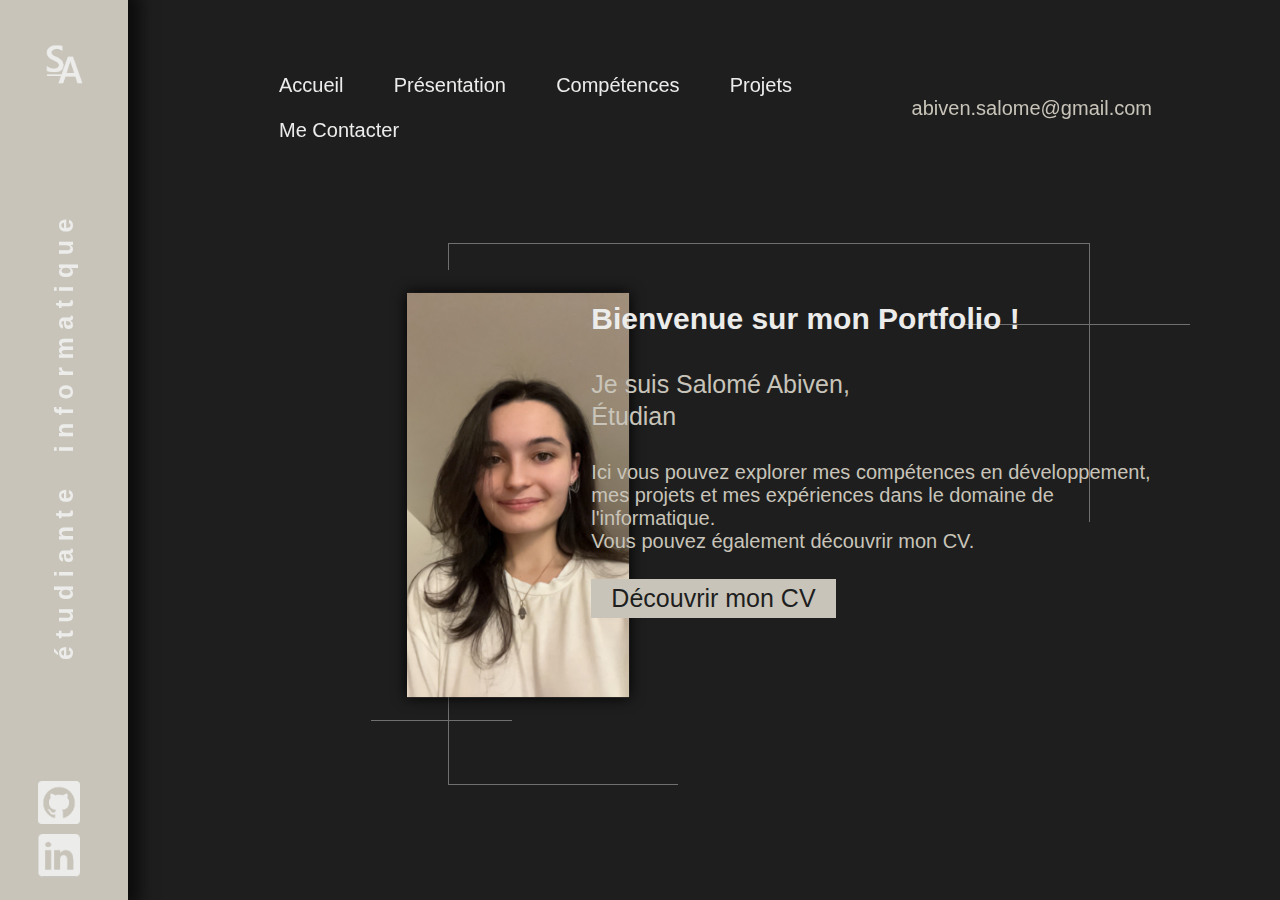
==== commit 2f764539: "Add files via upload" ====
--- a/index.html
+++ b/index.html
@@ -1,13 +1,13 @@
 <!DOCTYPE html>
-<html lang="fr">
+<html lang="en">
 <head>
     <meta charset="UTF-8">
     <meta name="viewport" content="width=device-width, initial-scale=1.0">
     <link rel="stylesheet" href="asset/css/style.css">
     <link rel="shortcut icon" href="asset/images/logo.png" type="image/x-icon">
-    <title>
-      Portfolio</title>
+    <title>Porfolio Salomé</title>
 </head>
+
 <body>
 
   <div class="info">
@@ -21,35 +21,197 @@
 
   <div class="nav">
     <div class="navigation">
-      <a href="index.html" class="nav-link active">Accueil</a>
-      <a href="Présentation.html" class="nav-link">Présentation</a>
-      <a href="Compétence.html" class="nav-link">Compétences</a>
-      <a href="Projets.html" class="nav-link">Projets</a>
-      <a href="MeContacter.html" class="nav-link">Me contacter</a> 
-    </div>
+      <button class="nav-link" id="linkAccueil">Accueil</button>
+      <button class="nav-link" id="linkPresentation">Présentation</button>
+      <button class="nav-link" id="linkCompetences">Compétences</button>
+      <button class="nav-link" id="linkProjets">Projets</button>
+      <button class="nav-link" id="linkContact">Me Contacter</button>
+    </div>    
     <a href="mailto:abiven.salome@gmail.com" class="mail">abiven.salome@gmail.com</a>
   </div>
 
-  <div id="accueil" class="section">
-    <!------------ Contenu de la section Accueil ------------>
-    <div id="acc">
-      <img src="asset/images/cmoiwhs.png" alt="">
-      <p id="bienvenue">Bienvenue sur mon Portfolio !</p>
-      <p id="moi">Je suis Salomé,</p>
-      <p id="textanimation"></p>
-      <p id="textepresent">Ici vous pouvez explorer mes compétences en développement, <br> mes projets et mes expériences dans le domaine de l'informatique. <br>Vous pouvez également découvrir mon CV.</p>
-      <a href="asset/images/CV_Salomé_Abiven.pdf" target="_blank" id="boutonCV">Découvrir mon CV</a>
+
+  <!------------ Contenu de la section Accueil ------------>
+    <section id="sectionAccueil" class="section active">
+
+        <div id="accueil">
+        <div id="acc">
+          <img src="asset/images/cmoiwhs.png" alt="">
+          <p id="bienvenue">Bienvenue sur mon Portfolio !</p>
+          <p id="moi">Je suis Salomé Abiven,</p>
+          <p id="textanimation"></p>
+          <p id="textepresent">Ici vous pouvez explorer mes compétences en développement, <br> mes projets et mes expériences dans le domaine de l'informatique. <br>Vous pouvez également découvrir mon CV.</p>
+          <a href="asset/images/CV_Salomé_Abiven.pdf" target="_blank" id="boutonCV">Découvrir mon CV</a>
+        </div>
+
+        <div id="elem1"></div>
+        <div id="elem2"></div>
+        <div id="elem3"></div>
+        <div id="elem4"></div>
+        <div id="elem5"></div>
+      </div>
+
+    </section>
+
+    
+  <!------------ Contenu de la section Présentation ------------>
+    <section id="sectionPresentation" class="section">
+
+      <div id="presentation">
+        <div id="cartes">
+          <div id="carte_moi">
+            <img src="asset/images/user_white.png" alt="" id="img_user">
+            <p>Je m'appelle Salomé Abiven, j'ai 19 ans et je suis actuellement étudiante informatique en BUT à l'IUT de Lannion. J’aspire à devenir développeuse WEB. Je suis une personne plutôt curieuse et créative</p>
+          </div>
+          <div id="carte_etude">
+            <img src="asset/images/formation_white.png" alt="" id="img_formation">
+            <p>J'ai obtenu un bac STI2D avec option Systèmes d'Information et Numérique (SIN) en 2022, ce qui m'a apporté une solide base de connaissances techniques. Actuellement, je suis inscrite dans un Bachelor Universitaire de Technologie (BUT) en informatique, approfondissant mes compétences dans ce domaine en constante évolution.</p>
+          </div>
+          <div id="carte_passion">
+            <img src="asset/images/passion_white.png" alt="" id="img_passion">
+            <p>En dehors de l'informatique, j'ai une passion pour plusieurs activités, tel que l'équitation qui est une passion de longue date. J'adore aussi regarder des films, lire et dessiner, laissant libre cours à mon côté artistique. Les jeux vidéos sont également une grande passion, me procurant du plaisir et des défis dans des mondes virtuels fascinants.</p>
+          </div>
+        </div>
+
+        <div id="elem6"></div>
+        <div id="elem7"></div>
+        <div id="elem8"></div>
+        <div id="elem9"></div>
+      </div>
+
+    </section>
+
+    
+  <!------------ Contenu de la section Compétences ------------>
+    <section id="sectionCompetences" class="section">
+      
+      <div id="competences">
+        <div id="comp">
+          <div id="langages">
+            <div id="outils-back">
+              <p>OUTILS</p>
+            </div>
+            <div id="lang">
+              <div class="petitsepare">
+                <h2>Programmation web</h2>
+                <p>Je maîtrise les langages <span>HTML/CSS</span>, <span>PHP</span>, <span>JavaScript</span> pour la création de sites web responsives et dynamiques.</p>
+              </div>
+              <div class="petitsepare">
+                <h2>Langages d'applications</h2>
+                <p>Je possède également, des compétences en développement de logiciels grâce à ma petite maîtrise des langages <span>C</span> et <span>Java</span>.</p>
+              </div>
+              <div class="petitsepare">
+                <h2>Base de données</h2>
+                <p>Je suis aussi en mesure de concevoir et de gérer des bases de données relationnelles grâce au <span>SQL</span>.</p>
+              </div>
+            </div>
+            <div class="arrow" id="arrow"><img src="asset/images/flechedroite.png" alt=""></div>
+          </div>
+
+          <div id="elem10"></div>
+          <div id="elem11"></div>
+          <div id="elem12"></div>
+          <div id="elem13"></div>
+          <div id="elem14"><p>LANGAGES</p></div>
+        </div>
+      </div>
+
+    </section>
+
+
+  <!------------ Contenu de la section Projets ------------>
+    <section id="sectionProjets" class="section">
+      
+      <div id="projets">
+        <div id="projet">
+          <div data-title="LoQuali" data-description="Site de réservation de logements">
+            <div class="projet">
+              <img src="asset/images/loquali.png" alt="">
+              <h2>LoQuali</h2>
+              <p>Site de réservation de logements</p>
+            </div>
+          </div>
+          <div data-title="Créations personnelles" data-description="Dessins - Designs">
+            <div class="projet">
+              <img src="asset/images/simicar.png" alt="">
+              <h2>Projets alternance Simicar</h2>
+              <p>ERP Dolibarr - Modules tablette</p>
+            </div>
+          </div>
+        </div>
+    
+        <div id="elem15"></div>
+        <div id="elem16"></div>
+        <div id="elem17"></div>
+        <div id="elem18"></div>
+        <div id="elem19"><p>d'autres à venir ...</p></div>
+      </div>
+
+    </section>
+
+    <div id="modal" class="modal">
+      <div class="modal-content">
+        <span class="close">&times;</span>
+        <div id="modalDynamicContent">
+        </div>
+      </div>
     </div>
 
-    <div id="elem1"></div>
-    <div id="elem2"></div>
-    <div id="elem3"></div>
-    <div id="elem4"></div>
-    <div id="elem5"></div>
-
-  </div>
-
-
-  <script type="text/javascript" src="asset/js/accueil.js"></script>
+
+      
+  <!------------ Contenu de la section Me contacter ------------>
+
+    <section id="sectionContact" class="section">
+
+      <div id="contact">
+        <div id="messagerie">
+          <img src="asset/images/messagerie.png" alt="">
+          <div class="form-container">
+            <div class="form">
+              <input placeholder="Nom" id="nom" type="text" class="input">
+              <input placeholder="Email" id="email" type="email" class="input">
+              <textarea placeholder="Message..." rows="10" cols="30" id="message" name="message" class="textarea"></textarea>
+              <div class="button-container">
+                <button onclick="envoyerFormulaire()" class="send-button">Envoyer</button>
+              </div>
+            </div>
+          </div>
+        </div>
+    
+        <div id="elem20"></div>
+        <div id="elem21"></div>
+        <div id="elem22"></div>
+        <div id="elem23"><p>MESSAGE</p></div>
+      </div>
+
+    </section>
+
+
+    <script type="text/javascript" src="asset/js/messagerie.js"></script>
+    <script type="text/javascript" src="asset/js/competences.js"></script>
+    <script type="text/javascript" src="asset/js/accueil.js"></script>
+    <script type="text/javascript" src="asset/js/projets.js"></script>
+    <script>
+        // Fonction pour afficher une section et cacher les autres
+        function showSection(sectionId) {
+            const sections = document.querySelectorAll('.section');
+            sections.forEach(section => {
+                section.classList.remove('active'); // Supprimer la classe active
+            });
+
+            // Ajouter la classe active à la section correspondante
+            const activeSection = document.getElementById(sectionId);
+            if (activeSection) {
+                activeSection.classList.add('active');
+            }
+        }
+
+        // Ajouter des événements aux boutons
+        document.getElementById('linkAccueil').addEventListener('click', () => showSection('sectionAccueil'));
+        document.getElementById('linkPresentation').addEventListener('click', () => showSection('sectionPresentation'));
+        document.getElementById('linkCompetences').addEventListener('click', () => showSection('sectionCompetences'));
+        document.getElementById('linkProjets').addEventListener('click', () => showSection('sectionProjets'));
+        document.getElementById('linkContact').addEventListener('click', () => showSection('sectionContact'));
+    </script>
 </body>
 </html>
--- a/asset/css/style.css
+++ b/asset/css/style.css
@@ -16,6 +16,16 @@
 
 .section {
     min-height: 100vh;
+}
+
+/* ************************* SECTION ***************************** */
+
+.section {
+    display: none;
+}
+
+.section.active {
+    display: block;
 }
 
 /* ************************* INFO ***************************** */
@@ -56,22 +66,20 @@
 .info p {
     transform: rotate(-90deg);
     width:30vw;
-    font-size: 30px;
+    font-size: 1.5rem;
     font-weight: 600;
     text-align: center;
-    letter-spacing: 4px;
+    letter-spacing:  0.3em;
     transition: all 0.3s ease-out;
 }
 
-@media (min-width: 0) and (max-width: 1400px) {
+@media (min-width: 0) and (max-width: 1550px) {
     .info p {
         font-size: 25px;
-    }
-}
-@media (min-width: 0) and (max-width: 1400px) {
-    .info p {
-        font-size: 20px;
         width:40vw;
+    }
+    .reso img{
+        margin: 0.2em 1em;;
     }
 }
 
@@ -82,21 +90,22 @@
     flex-direction: row;
     position: fixed;
     justify-content: space-between;
+    align-items: center;
     flex-wrap: nowrap;
     top: 7vh;
-    left: 25vw;
-    font-size: 20px;
-    width: 70vw;
+    left: 25%;
+    width: 70%;
     z-index: 99;
     transition: all 0.3s ease-out;
 }
 
-.navigation a {
+.navigation button {
     color: #ECECEB;
+    background-color: #1E1E1E;
     text-decoration: none;
-    margin: 0 1em;
-    padding: 0.2em 0.5em;
-    border-radius: 25px;
+    font-size: 20px;
+    margin: 0 0.3em;
+    padding: 0.5em 0.8em;
     border: transparent solid 1px;
     box-sizing: border-box;
     transition: border-color 0.3s;
@@ -108,11 +117,11 @@
     -ms-user-select: none;
 }
 
-.navigation a:hover {
+.navigation button:hover {
     border-color: #C8C4B9;
 }
 
-.nav .navigation a.active {
+.nav .navigation button.active {
     border-color: #C8C4B9;
 }
 
@@ -120,11 +129,17 @@
 .mail {
     color: #C8C4B9;
     font-weight: 500;
-}
-
-@media (min-width: 0) and (max-width: 1500px) { 
+    font-size: 20px;
+}
+.mail:hover {
+    color: #ECECEB;
+}
+
+
+@media (min-width: 0) and (max-width: 1550px) { 
     .nav {
         font-size: 17px;
+        left: 23%;
     }
 }
 @media (min-width: 0) and (max-width: 1300px) { 
@@ -142,6 +157,8 @@
         margin-right: -5em;
     }
 }
+
+
 /* ************************* Accueil ***************************** */
 
 #acc {
@@ -166,7 +183,7 @@
 #bienvenue {
     position: absolute;
     top: 7%;
-    left: 15%;
+    left: 27%;
     color: #ECECEB;
     font-weight: 600;
     font-size: 30px;
@@ -203,7 +220,6 @@
     display: inline-block;
     width: 0.15em;
     height: 1em;
-    background-color: #C8C4B9;
     animation: blink 1s infinite;
 }
 
@@ -246,8 +262,8 @@
 #elem2 {
     position: absolute;
     top: 36%;
-    left: 62%;
-    width: 25%;
+    left: 70%;
+    width: 18%;
     height: 1px;
     background-color: #707070;
     z-index: 1;
@@ -291,6 +307,13 @@
         width: 35%;
     }
 }
+
+@media (min-width: 0) and (max-width: 1550px) { 
+    #elem2 {
+        left: 75%;
+    }
+}
+
 
 /* ************************* Présentation ***************************** */
 
@@ -378,6 +401,30 @@
     z-index: 1;
 }
 
+@media (min-width: 0) and (max-width: 1550px) { 
+    #cartes div img {
+        width: 10%;
+        margin-bottom: 2em;
+    }
+    
+    #cartes div p {
+        font-size: 16px;
+    }
+
+    #elem6 {
+        height: 60%;
+    }
+
+    #elem8 {
+        height: 60%;
+    }
+    
+    #elem9 {
+        height: 50%;
+    }
+    
+}
+
 /* ************************* Compétences ***************************** */
 
 #comp {
@@ -397,9 +444,9 @@
     display: flex;
     justify-content: flex-end;
     align-items: center;
-  }
-
-  #outils-back p {
+}
+
+#outils-back p {
     writing-mode: vertical-lr;
     text-orientation: upright;
     margin-right: 1em;
@@ -407,7 +454,7 @@
     font-weight: 700;
     font-size: 20px;
     letter-spacing: 5px;
-  }
+}
 
 #lang {
     z-index: 70;
@@ -452,7 +499,7 @@
     left: -4vw;
     width: 28vw;
     height: 38vh;
-    background-color: #1E1E1E;
+    background-color: transparent;
     border: #707070 1px solid;
     z-index: 1;
 }
@@ -496,6 +543,29 @@
     font-size: 20px;
     font-weight: 400;
     z-index: 1;
+}
+
+@media (min-width: 0) and (max-width: 1550px) { 
+
+    #elem10 {
+        width: 30vw;
+    }
+    
+    #elem11 {
+        width: 13.5vw;
+    }
+
+    .arrow {
+        left: 37vw;
+    }
+
+    .petitsepare h2{
+        font-size: 20px;
+    }
+
+    .petitsepare p{
+        font-size: 15px;
+    }
 }
 
 
@@ -565,7 +635,7 @@
             left: 10vw;
             width: 28vw;
             height: 38vh;
-            background-color: #1E1E1E;
+            background-color: transparent;
             border: #707070 1px solid;
             z-index: 1;
         }
@@ -611,6 +681,36 @@
             z-index: 1;
         }
 
+        @media (min-width: 0) and (max-width: 1550px) { 
+            .arrowbis {
+                left: -2.3vw ;
+            }
+
+            #langage-back {
+                height: 37vh;
+            }
+
+            #outil {
+                height: 47vh;
+            }
+
+            #elem10bis {
+                width: 30vw;
+            }
+
+            #elem11bis {
+                width: 10vw;
+            }
+    
+            #elem12bis {
+                left: 39vw;
+            }
+    
+            #elem13bis {
+                left: 38vw;
+            }
+        }
+
 
 /* ************************* Projets ***************************** */
 
@@ -618,10 +718,11 @@
     position: absolute;
     display: flex;
     flex-direction: row;
+    gap: 1em;
     justify-content: center;
     width: 98%;
     top: 35%;
-    left: 2%;
+    left: 5%;
     z-index: 99;
 }
 
@@ -629,8 +730,8 @@
     width: 25vw;
 }
 
-#projet1 {
-    width: 30vw;
+.projet {
+    width: 25vw;
     display: flex;
     flex-direction: column;
     justify-content: center;
@@ -640,72 +741,35 @@
     transition: all 0.3s ease-in-out;
 }
 
-#projet1:hover {
+.projet:hover {
     -ms-transform: scale(1.01);
     -webkit-transform: scale(1.01);
     transform: scale(1.01);
 }
 
-#projet1 img {
-    width: 80%;
-    height: auto;
-}
-
-#projet1 h2 {
-    position: absolute;
-    margin-top: 5.2em;
+.projet img {
+    width: 100%;
+    height: 185px;
+    object-fit: cover;
+}
+
+.projet h2 {
+    position: absolute;
+    margin-top: 5.5em;
     font-size: 30px;
 }
 
-#projet1 p {
+.projet p {
     background-color: #C8C4B9;
     margin-top: -0.2em;
     padding-top: 1em;
     padding-bottom: 0.5em;
     font-size: 20px;
-    font-weight: bold;
+    font-weight: 450;
     text-align: center;
-    width: 80%;
-}
-
-#projet2 {
-    width: 30vw;
-    display: flex;
-    flex-direction: column;
-    justify-content: center;
-    align-items: center;
-    color: #1E1E1E;
-    cursor: pointer;
-    transition: all 0.3s ease-in-out;
-}
-
-#projet2:hover {
-    -ms-transform: scale(1.01);
-    -webkit-transform: scale(1.01);
-    transform: scale(1.01);
-}
-
-#projet2 img {
-    width: 80%;
-    height: auto;
-}
-
-#projet2 h2 {
-    position: absolute;
-    margin-top: 5.2em;
-    font-size: 30px;
-}
-
-#projet2 p {
-    background-color: #C8C4B9;
-    margin-top: -0.2em;
-    padding-top: 1em;
-    padding-bottom: 0.5em;
-    font-size: 20px;
-    font-weight: bold;
-    text-align: center;
-    width: 80%;
-}
+    width: 100%;
+}
+
 
 #elem15 {
     position: absolute;
@@ -713,7 +777,7 @@
     left: 27%;
     width: 30vw;
     height: 23vh;
-    background-color: #1E1E1E;
+    background-color: transparent;
     border: #707070 1px solid;
     z-index: 1;
 }
@@ -758,6 +822,92 @@
     font-weight: 600;
     z-index: 1;
 }
+
+@media (min-width: 0) and (max-width: 1550px) { 
+    .projet h2 {
+        margin-top: 5.2em;
+        font-size: 25px;
+    }
+    
+    .projet p {
+        font-size: 18px;
+    }
+
+    #elem15 {
+        height: 25vh;
+    }
+
+    #elem16 {
+        height: 20vh;
+    }
+
+    #elem17 {
+        top: 73%;
+        width: 16vw;
+    }
+
+    #elem18 {
+        top: 72%;
+    }
+
+    #elem19 p{
+        top: 73%;
+    }
+}
+
+    
+    /* ************************* PROJETS MODAL ***************************** */
+
+    .modal {
+        display: none;
+        position: fixed;
+        z-index: 1000;
+        left: 0;
+        top: 0;
+        width: 100%;
+        height: 100%;
+        overflow: auto;
+        background-color: rgba(0, 0, 0, 0.7);
+    }
+    
+    .modal a {
+        color: #1E1E1E;
+    }
+
+    .modal a:hover {
+        color: #898477;
+    }
+
+    .modal-content {
+        background-color: #ECECEB;
+        position: relative;
+        margin: 5% auto;
+        padding: 20px;
+        color: #707070;
+        border-radius: 10px;
+        width: 80%;
+        max-width: 600px;
+        box-shadow: 0px 0px 10px 0px rgba(0, 0, 0, 0.5);
+        text-align: center;
+    }
+    
+    .close {
+        color: #aaa;
+        position: absolute;
+        top: 0px;
+        right: 10px;
+        font-size: 30px;
+        font-weight: bold;
+        cursor: pointer;
+    }
+    
+    .close:hover,
+    .close:focus {
+        color: #000;
+        text-decoration: none;
+    }
+  
+
 
 /* ************************* Me contacter ***************************** */
 
@@ -876,4 +1026,25 @@
     font-weight: 400;
     writing-mode: vertical-lr;
     text-orientation: upright;
-}+    -webkit-user-drag: none;
+    user-select: none;
+    -moz-user-select: none;
+    -webkit-user-select: none;
+    -ms-user-select: none;
+}
+
+
+@media (min-width: 0) and (max-width: 1550px) { 
+    #elem20 {
+        height: 47vh;
+    }
+    
+    
+#elem21 {
+    height: 31vh;
+}
+    
+#elem22 {
+    top: 87%;
+}
+}
